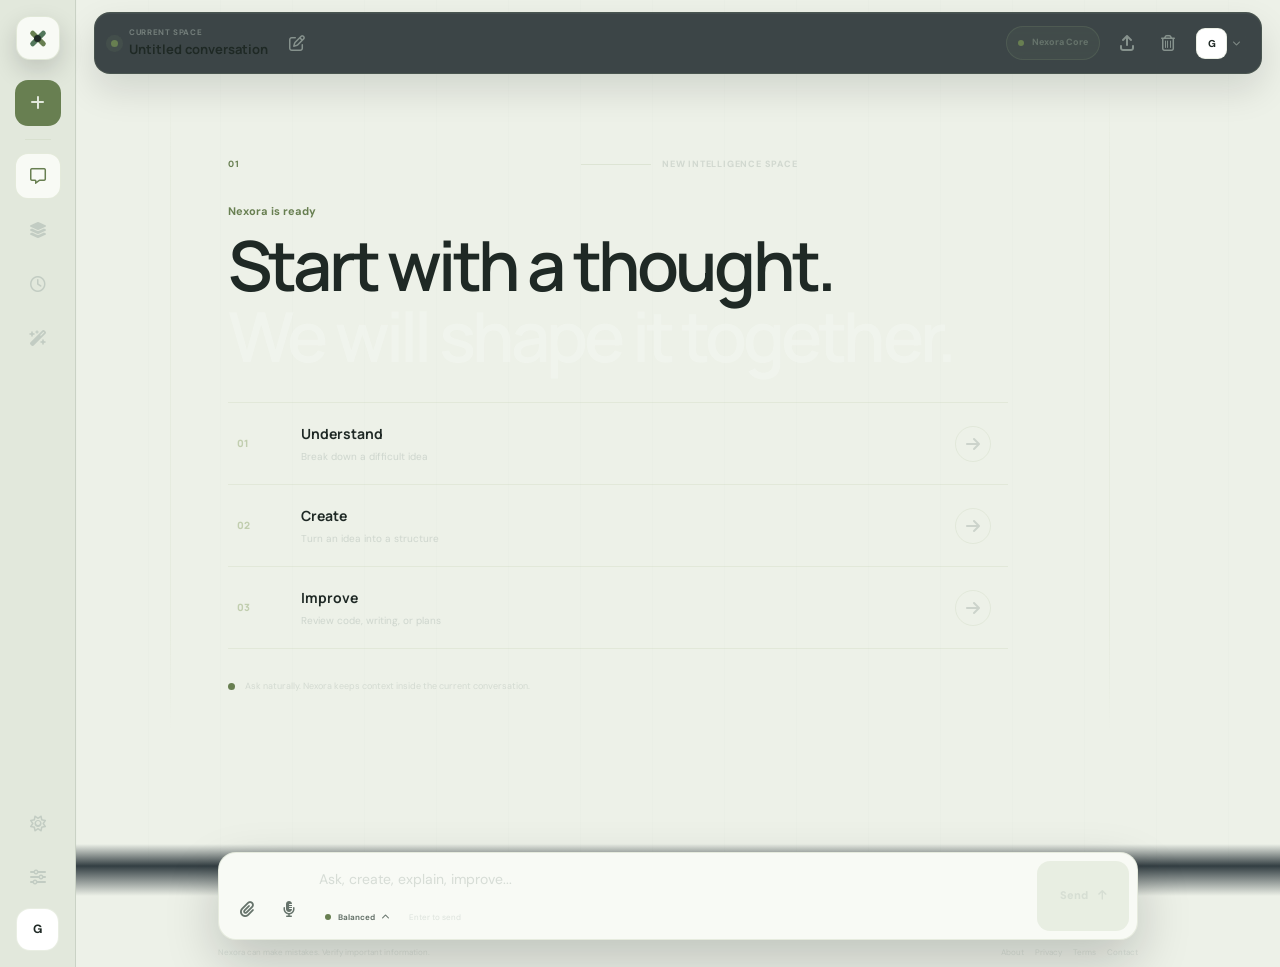
==== index.html @ 4285427b "Initial Nexora project" ====
<!DOCTYPE html>
<html lang="en">
<head>
    <meta charset="UTF-8">

    <meta
        name="viewport"
        content="width=device-width, initial-scale=1.0"
    >

    <meta
        name="description"
        content="Nexora AI is a premium AI workspace for questions, ideas, writing, coding, and problem solving."
    >

    <meta
        name="theme-color"
        content="#273338"
    >

    <title>Nexora AI — Intelligent Workspace</title>

    <link
        rel="preconnect"
        href="https://fonts.googleapis.com"
    >

    <link
        rel="preconnect"
        href="https://fonts.gstatic.com"
        crossorigin
    >

    <link
        href="https://fonts.googleapis.com/css2?family=DM+Sans:wght@400;500;600;700&family=Manrope:wght@500;600;700;800&display=swap"
        rel="stylesheet"
    >

    <link
        rel="stylesheet"
        href="https://cdnjs.cloudflare.com/ajax/libs/font-awesome/6.7.2/css/all.min.css"
    >

    <link rel="stylesheet" href="nex.css">

    <link rel="stylesheet" href="style.css">

    <link rel="stylesheet" href="responsive.css">
</head>

<body class="nexora-app">
    <noscript class="noscript-alert">
        JavaScript is required to use Nexora AI.
    </noscript>

    <a
        class="skip-link"
        href="#chatCanvas"
    >
        Skip to conversation
    </a>

    <div
        class="nexora-shell"
        id="nexoraShell"
    >

        <!-- =========================================
             LEFT COMMAND RAIL
        ========================================== -->

        <aside
            class="command-rail"
            id="commandRail"
            aria-label="Nexora command navigation"
        >
            <div class="rail-top">
                <a
                    class="nexora-symbol"
                    href="index.html"
                    aria-label="Nexora AI home"
                >
                    <span class="symbol-frame">
                        <span class="symbol-line symbol-line-one"></span>
                        <span class="symbol-line symbol-line-two"></span>
                        <span class="symbol-core"></span>
                    </span>
                </a>

                <button
                    class="rail-action rail-new-chat"
                    id="newChatButton"
                    type="button"
                    aria-label="Start new conversation"
                    data-label="New chat"
                >
                    <i
                        class="fa-solid fa-plus"
                        aria-hidden="true"
                    ></i>
                </button>

                <div
                    class="rail-separator"
                    aria-hidden="true"
                ></div>

                <button
                    class="rail-action active"
                    id="chatViewButton"
                    type="button"
                    aria-label="Open current conversation"
                    data-label="Conversation"
                    aria-current="page"
                >
                    <i
                        class="fa-regular fa-message"
                        aria-hidden="true"
                    ></i>
                </button>

                <button
                    class="rail-action"
                    id="memoryTrayButton"
                    type="button"
                    aria-label="Open recent conversations"
                    aria-controls="memoryTray"
                    aria-expanded="false"
                    data-label="Recent chats"
                >
                    <i
                        class="fa-solid fa-layer-group"
                        aria-hidden="true"
                    ></i>

                    <span
                        class="rail-notification"
                        id="recentChatCount"
                    >
                        3
                    </span>
                </button>

                <a
                    class="rail-action"
                    href="history.html"
                    aria-label="Open complete chat history"
                    data-label="History"
                >
                    <i
                        class="fa-regular fa-clock"
                        aria-hidden="true"
                    ></i>
                </a>

                <a
                    class="rail-action"
                    href="features.html"
                    aria-label="Explore Nexora features"
                    data-label="Features"
                >
                    <i
                        class="fa-solid fa-wand-magic-sparkles"
                        aria-hidden="true"
                    ></i>
                </a>
            </div>

            <div class="rail-bottom">
                <button
                    class="rail-action"
                    id="themeToggleButton"
                    type="button"
                    aria-label="Toggle theme"
                    data-label="Theme"
                >
                    <i
                        class="fa-regular fa-moon"
                        id="themeToggleIcon"
                        aria-hidden="true"
                    ></i>
                </button>

                <a
                    class="rail-action"
                    href="settings.html"
                    aria-label="Open settings"
                    data-label="Settings"
                >
                    <i
                        class="fa-solid fa-sliders"
                        aria-hidden="true"
                    ></i>
                </a>

                <button
                    class="rail-profile"
                    id="railProfileButton"
                    type="button"
                    aria-label="Open account menu"
                    aria-haspopup="menu"
                    aria-expanded="false"
                >
                    <span id="railProfileInitial">
                        G
                    </span>
                </button>
            </div>
        </aside>

        <!-- =========================================
             RECENT CONVERSATION MEMORY TRAY
        ========================================== -->

        <aside
            class="memory-tray"
            id="memoryTray"
            aria-label="Recent conversations"
            aria-hidden="true"
        >
            <div class="memory-tray-header">
                <div>
                    <span class="section-kicker">
                        Memory
                    </span>

                    <h2>
                        Recent conversations
                    </h2>
                </div>

                <button
                    class="tray-close-button"
                    id="closeMemoryTrayButton"
                    type="button"
                    aria-label="Close recent conversations"
                >
                    <i
                        class="fa-solid fa-xmark"
                        aria-hidden="true"
                    ></i>
                </button>
            </div>

            <div class="memory-search">
                <i
                    class="fa-solid fa-magnifying-glass"
                    aria-hidden="true"
                ></i>

                <label
                    class="sr-only"
                    for="memorySearchInput"
                >
                    Search conversations
                </label>

                <input
                    id="memorySearchInput"
                    type="search"
                    placeholder="Search your memory..."
                    autocomplete="off"
                >

                <kbd>/</kbd>
            </div>

            <div
                class="memory-list"
                id="memoryList"
            >
                <article
                    class="memory-item active"
                    data-conversation-id="new-chat"
                >
                    <button
                        class="memory-open-button"
                        type="button"
                    >
                        <span class="memory-index">
                            01
                        </span>

                        <span class="memory-copy">
                            <strong>
                                New conversation
                            </strong>

                            <small>
                                Ready when you are
                            </small>
                        </span>

                        <time datetime="2026-08-04">
                            Now
                        </time>
                    </button>

                    <button
                        class="memory-options-button"
                        type="button"
                        aria-label="Options for new conversation"
                    >
                        <i
                            class="fa-solid fa-ellipsis"
                            aria-hidden="true"
                        ></i>
                    </button>
                </article>

                <article
                    class="memory-item"
                    data-conversation-id="portfolio-plan"
                >
                    <button
                        class="memory-open-button"
                        type="button"
                    >
                        <span class="memory-index">
                            02
                        </span>

                        <span class="memory-copy">
                            <strong>
                                Portfolio architecture
                            </strong>

                            <small>
                                Website structure and sections
                            </small>
                        </span>

                        <time datetime="2026-08-04">
                            11:42
                        </time>
                    </button>

                    <button
                        class="memory-options-button"
                        type="button"
                        aria-label="Options for portfolio architecture"
                    >
                        <i
                            class="fa-solid fa-ellipsis"
                            aria-hidden="true"
                        ></i>
                    </button>
                </article>

                <article
                    class="memory-item"
                    data-conversation-id="study-plan"
                >
                    <button
                        class="memory-open-button"
                        type="button"
                    >
                        <span class="memory-index">
                            03
                        </span>

                        <span class="memory-copy">
                            <strong>
                                Seven-day study plan
                            </strong>

                            <small>
                                Diploma exam preparation
                            </small>
                        </span>

                        <time datetime="2026-08-03">
                            Yesterday
                        </time>
                    </button>

                    <button
                        class="memory-options-button"
                        type="button"
                        aria-label="Options for seven-day study plan"
                    >
                        <i
                            class="fa-solid fa-ellipsis"
                            aria-hidden="true"
                        ></i>
                    </button>
                </article>
            </div>

            <div
                class="memory-empty"
                id="memoryEmptyState"
                hidden
            >
                <span class="memory-empty-symbol">
                    <i
                        class="fa-regular fa-message"
                        aria-hidden="true"
                    ></i>
                </span>

                <strong>
                    Nothing found
                </strong>

                <p>
                    Try another conversation name.
                </p>
            </div>

            <div class="memory-tray-footer">
                <div class="memory-sync-state">
                    <span class="sync-indicator"></span>

                    <div>
                        <strong>
                            Guest memory
                        </strong>

                        <span>
                            Stored only on this device
                        </span>
                    </div>
                </div>

                <a
                    class="memory-login-link"
                    href="login.html"
                >
                    Sync conversations

                    <i
                        class="fa-solid fa-arrow-right"
                        aria-hidden="true"
                    ></i>
                </a>
            </div>
        </aside>

        <button
            class="mobile-tray-backdrop"
            id="mobileTrayBackdrop"
            type="button"
            aria-label="Close recent conversations"
            hidden
        ></button>

        <!-- =========================================
             MAIN PRODUCT STAGE
        ========================================== -->

        <main class="product-stage">

            <!-- FLOATING STATUS DOCK -->

            <header class="conversation-dock">
                <div class="dock-left">
                    <button
                        class="mobile-memory-button"
                        id="mobileMemoryButton"
                        type="button"
                        aria-label="Open recent conversations"
                    >
                        <i
                            class="fa-solid fa-layer-group"
                            aria-hidden="true"
                        ></i>
                    </button>

                    <div class="dock-identity">
                        <span class="dock-status-dot"></span>

                        <div>
                            <span class="dock-label">
                                Current space
                            </span>

                            <h1 id="conversationTitle">
                                Untitled conversation
                            </h1>
                        </div>
                    </div>

                    <button
                        class="dock-icon-button"
                        id="renameConversationButton"
                        type="button"
                        aria-label="Rename conversation"
                    >
                        <i
                            class="fa-regular fa-pen-to-square"
                            aria-hidden="true"
                        ></i>
                    </button>
                </div>

                <div class="dock-right">
                    <div class="model-chip">
                        <span class="model-chip-mark"></span>

                        <span id="activeModelName">
                            Nexora Core
                        </span>
                    </div>

                    <button
                        class="dock-icon-button"
                        id="shareConversationButton"
                        type="button"
                        aria-label="Share conversation"
                    >
                        <i
                            class="fa-solid fa-arrow-up-from-bracket"
                            aria-hidden="true"
                        ></i>
                    </button>

                    <button
                        class="dock-icon-button"
                        id="deleteConversationButton"
                        type="button"
                        aria-label="Delete conversation"
                    >
                        <i
                            class="fa-regular fa-trash-can"
                            aria-hidden="true"
                        ></i>
                    </button>

                    <div class="account-menu">
                        <button
                            class="account-trigger"
                            id="accountTrigger"
                            type="button"
                            aria-label="Open account menu"
                            aria-haspopup="menu"
                            aria-expanded="false"
                        >
                            <span class="account-avatar">
                                G
                            </span>

                            <i
                                class="fa-solid fa-chevron-down"
                                aria-hidden="true"
                            ></i>
                        </button>

                        <div
                            class="account-dropdown"
                            id="accountDropdown"
                            role="menu"
                            hidden
                        >
                            <div class="account-dropdown-header">
                                <span class="account-large-avatar">
                                    G
                                </span>

                                <div>
                                    <strong>
                                        Guest user
                                    </strong>

                                    <span>
                                        Local workspace
                                    </span>
                                </div>
                            </div>

                            <div class="dropdown-divider"></div>

                            <a
                                href="login.html"
                                role="menuitem"
                            >
                                <i
                                    class="fa-solid fa-arrow-right-to-bracket"
                                    aria-hidden="true"
                                ></i>

                                Log in
                            </a>

                            <a
                                href="signup.html"
                                role="menuitem"
                            >
                                <i
                                    class="fa-regular fa-user"
                                    aria-hidden="true"
                                ></i>

                                Create account
                            </a>

                            <a
                                href="settings.html"
                                role="menuitem"
                            >
                                <i
                                    class="fa-solid fa-sliders"
                                    aria-hidden="true"
                                ></i>

                                Settings
                            </a>

                            <div class="dropdown-divider"></div>

                            <a
                                href="help.html"
                                role="menuitem"
                            >
                                <i
                                    class="fa-regular fa-circle-question"
                                    aria-hidden="true"
                                ></i>

                                Help center
                            </a>
                        </div>
                    </div>
                </div>
            </header>

            <!-- =====================================
                 CONVERSATION CANVAS
            ====================================== -->

            <section
                class="chat-canvas"
                id="chatCanvas"
                aria-label="AI conversation"
                tabindex="-1"
            >
                <div class="canvas-grid-line canvas-grid-line-left"></div>
                <div class="canvas-grid-line canvas-grid-line-right"></div>

                <!-- WELCOME VIEW -->

                <section
                    class="conversation-origin"
                    id="welcomeState"
                    aria-labelledby="welcomeHeading"
                >
                    <div class="origin-label">
                        <span class="origin-number">
                            01
                        </span>

                        <span class="origin-line"></span>

                        <span>
                            New intelligence space
                        </span>
                    </div>

                    <div class="origin-heading">
                        <p>
                            Nexora is ready
                        </p>

                        <h2 id="welcomeHeading">
                            Start with a thought.
                            <span>
                                We will shape it together.
                            </span>
                        </h2>
                    </div>

                    <div
                        class="prompt-paths"
                        id="suggestedPrompts"
                    >
                        <button
                            class="prompt-path"
                            type="button"
                            data-prompt="Explain a difficult topic using a simple real-life example."
                        >
                            <span class="prompt-path-number">
                                01
                            </span>

                            <span class="prompt-path-content">
                                <strong>
                                    Understand
                                </strong>

                                <small>
                                    Break down a difficult idea
                                </small>
                            </span>

                            <span class="prompt-path-arrow">
                                <i
                                    class="fa-solid fa-arrow-right"
                                    aria-hidden="true"
                                ></i>
                            </span>
                        </button>

                        <button
                            class="prompt-path"
                            type="button"
                            data-prompt="Help me create a clean and original website layout."
                        >
                            <span class="prompt-path-number">
                                02
                            </span>

                            <span class="prompt-path-content">
                                <strong>
                                    Create
                                </strong>

                                <small>
                                    Turn an idea into a structure
                                </small>
                            </span>

                            <span class="prompt-path-arrow">
                                <i
                                    class="fa-solid fa-arrow-right"
                                    aria-hidden="true"
                                ></i>
                            </span>
                        </button>

                        <button
                            class="prompt-path"
                            type="button"
                            data-prompt="Review this code and explain what can be improved."
                        >
                            <span class="prompt-path-number">
                                03
                            </span>

                            <span class="prompt-path-content">
                                <strong>
                                    Improve
                                </strong>

                                <small>
                                    Review code, writing, or plans
                                </small>
                            </span>

                            <span class="prompt-path-arrow">
                                <i
                                    class="fa-solid fa-arrow-right"
                                    aria-hidden="true"
                                ></i>
                            </span>
                        </button>
                    </div>

                    <div class="origin-footnote">
                        <span class="origin-pulse"></span>

                        Ask naturally. Nexora keeps context inside the current conversation.
                    </div>
                </section>

                <!-- CONVERSATION STREAM -->

                <div
                    class="conversation-stream"
                    id="conversationStream"
                    role="log"
                    aria-live="polite"
                    aria-relevant="additions"
                    hidden
                ></div>

                <!-- TYPING RESPONSE -->

                <article
                    class="ai-turn typing-turn"
                    id="typingIndicator"
                    aria-label="Nexora is generating a response"
                    hidden
                >
                    <div class="turn-index">
                        AI
                    </div>

                    <div class="turn-main">
                        <header class="turn-header">
                            <div>
                                <strong>
                                    Nexora
                                </strong>

                                <span>
                                    Generating response
                                </span>
                            </div>
                        </header>

                        <div class="thinking-line">
                            <span></span>
                            <span></span>
                            <span></span>
                        </div>
                    </div>
                </article>

                <div
                    class="conversation-end"
                    id="conversationEnd"
                    aria-hidden="true"
                ></div>
            </section>

            <!-- =====================================
                 BOTTOM COMMAND DECK
            ====================================== -->

            <section class="command-deck">
                <button
                    class="jump-latest-button"
                    id="jumpLatestButton"
                    type="button"
                    aria-label="Jump to latest response"
                    hidden
                >
                    <i
                        class="fa-solid fa-arrow-down"
                        aria-hidden="true"
                    ></i>

                    Latest
                </button>

                <div
                    class="generation-strip"
                    id="generationStrip"
                    hidden
                >
                    <div class="generation-copy">
                        <span class="generation-wave"></span>

                        <span>
                            Nexora is responding
                        </span>
                    </div>

                    <button
                        class="stop-response-button"
                        id="stopGenerationButton"
                        type="button"
                    >
                        <i
                            class="fa-solid fa-stop"
                            aria-hidden="true"
                        ></i>

                        Stop
                    </button>
                </div>

                <form
                    class="command-form"
                    id="messageForm"
                    novalidate
                >
                    <div
                        class="attachment-strip"
                        id="attachmentPreviewList"
                        hidden
                    ></div>

                    <div class="command-form-main">
                        <div class="command-form-side">
                            <input
                                id="attachmentInput"
                                type="file"
                                accept=".txt,.md,.pdf,.doc,.docx,.png,.jpg,.jpeg,.webp"
                                multiple
                                hidden
                            >

                            <button
                                class="command-tool"
                                id="attachmentButton"
                                type="button"
                                aria-label="Attach file"
                            >
                                <i
                                    class="fa-solid fa-paperclip"
                                    aria-hidden="true"
                                ></i>
                            </button>

                            <button
                                class="command-tool"
                                id="voiceInputButton"
                                type="button"
                                aria-label="Start voice input"
                                aria-pressed="false"
                            >
                                <i
                                    class="fa-solid fa-microphone-lines"
                                    aria-hidden="true"
                                ></i>
                            </button>
                        </div>

                        <div class="command-input">
                            <label
                                class="sr-only"
                                for="messageInput"
                            >
                                Message Nexora AI
                            </label>

                            <textarea
                                id="messageInput"
                                name="message"
                                rows="1"
                                maxlength="12000"
                                placeholder="Ask, create, explain, improve..."
                                autocomplete="off"
                                required
                            ></textarea>

                            <div class="input-metadata">
                                <button
                                    class="response-mode-button"
                                    id="responseModeButton"
                                    type="button"
                                    aria-haspopup="listbox"
                                    aria-expanded="false"
                                >
                                    <span class="response-mode-dot"></span>

                                    <span id="responseModeLabel">
                                        Balanced
                                    </span>

                                    <i
                                        class="fa-solid fa-chevron-up"
                                        aria-hidden="true"
                                    ></i>
                                </button>

                                <span>
                                    Enter to send
                                </span>
                            </div>
                        </div>

                        <button
                            class="send-command-button"
                            id="sendMessageButton"
                            type="submit"
                            aria-label="Send message"
                            disabled
                        >
                            <span>
                                Send
                            </span>

                            <i
                                class="fa-solid fa-arrow-up"
                                aria-hidden="true"
                            ></i>
                        </button>
                    </div>

                    <div
                        class="response-mode-menu"
                        id="responseModeMenu"
                        role="listbox"
                        hidden
                    >
                        <button
                            class="response-mode-option active"
                            type="button"
                            data-mode="balanced"
                            role="option"
                            aria-selected="true"
                        >
                            <span>
                                01
                            </span>

                            <div>
                                <strong>
                                    Balanced
                                </strong>

                                <small>
                                    Clear and useful responses
                                </small>
                            </div>
                        </button>

                        <button
                            class="response-mode-option"
                            type="button"
                            data-mode="fast"
                            role="option"
                            aria-selected="false"
                        >
                            <span>
                                02
                            </span>

                            <div>
                                <strong>
                                    Fast
                                </strong>

                                <small>
                                    Brief and direct answers
                                </small>
                            </div>
                        </button>

                        <button
                            class="response-mode-option"
                            type="button"
                            data-mode="deep"
                            role="option"
                            aria-selected="false"
                        >
                            <span>
                                03
                            </span>

                            <div>
                                <strong>
                                    Deep
                                </strong>

                                <small>
                                    Detailed analysis and reasoning
                                </small>
                            </div>
                        </button>
                    </div>
                </form>

                <footer class="stage-footer">
                    <span>
                        Nexora can make mistakes. Verify important information.
                    </span>

                    <nav aria-label="Nexora footer links">
                        <a href="about.html">About</a>
                        <a href="privacy.html">Privacy</a>
                        <a href="terms.html">Terms</a>
                        <a href="contact.html">Contact</a>
                    </nav>
                </footer>
            </section>
        </main>
    </div>

    <!-- =========================================
         MESSAGE TEMPLATES
    ========================================== -->

    <template id="userMessageTemplate">
        <article class="user-turn">
            <div class="turn-index">
                YOU
            </div>

            <div class="turn-main">
                <header class="turn-header">
                    <div>
                        <strong>
                            You
                        </strong>

                        <time class="message-time"></time>
                    </div>

                    <div class="turn-actions">
                        <button
                            class="turn-action edit-message-button"
                            type="button"
                            aria-label="Edit message"
                        >
                            <i
                                class="fa-regular fa-pen-to-square"
                                aria-hidden="true"
                            ></i>
                        </button>

                        <button
                            class="turn-action copy-message-button"
                            type="button"
                            aria-label="Copy message"
                        >
                            <i
                                class="fa-regular fa-copy"
                                aria-hidden="true"
                            ></i>
                        </button>
                    </div>
                </header>

                <div class="user-turn-content"></div>

                <div
                    class="message-attachment-list"
                    hidden
                ></div>
            </div>
        </article>
    </template>

    <template id="assistantMessageTemplate">
        <article class="ai-turn">
            <div class="turn-index">
                AI
            </div>

            <div class="turn-main">
                <header class="turn-header">
                    <div>
                        <strong>
                            Nexora
                        </strong>

                        <span class="message-model">
                            Core
                        </span>

                        <time class="message-time"></time>
                    </div>

                    <div class="turn-actions">
                        <button
                            class="turn-action copy-response-button"
                            type="button"
                            aria-label="Copy response"
                        >
                            <i
                                class="fa-regular fa-copy"
                                aria-hidden="true"
                            ></i>
                        </button>

                        <button
                            class="turn-action regenerate-response-button"
                            type="button"
                            aria-label="Regenerate response"
                        >
                            <i
                                class="fa-solid fa-rotate-right"
                                aria-hidden="true"
                            ></i>
                        </button>
                    </div>
                </header>

                <div class="ai-turn-content"></div>

                <div class="response-evaluation">
                    <span>
                        Was this useful?
                    </span>

                    <button
                        type="button"
                        aria-label="Helpful response"
                    >
                        <i
                            class="fa-regular fa-thumbs-up"
                            aria-hidden="true"
                        ></i>
                    </button>

                    <button
                        type="button"
                        aria-label="Unhelpful response"
                    >
                        <i
                            class="fa-regular fa-thumbs-down"
                            aria-hidden="true"
                        ></i>
                    </button>
                </div>
            </div>
        </article>
    </template>

    <template id="codeBlockTemplate">
        <section class="nexora-code-block">
            <header>
                <span class="code-language">
                    Code
                </span>

                <button
                    class="copy-code-button"
                    type="button"
                >
                    <i
                        class="fa-regular fa-copy"
                        aria-hidden="true"
                    ></i>

                    Copy
                </button>
            </header>

            <pre><code></code></pre>
        </section>
    </template>

    <template id="attachmentPreviewTemplate">
        <article class="attachment-token">
            <span class="attachment-token-icon">
                <i
                    class="fa-regular fa-file"
                    aria-hidden="true"
                ></i>
            </span>

            <span class="attachment-token-copy">
                <strong class="attachment-file-name"></strong>
                <small class="attachment-file-size"></small>
            </span>

            <button
                class="remove-attachment-button"
                type="button"
                aria-label="Remove attachment"
            >
                <i
                    class="fa-solid fa-xmark"
                    aria-hidden="true"
                ></i>
            </button>
        </article>
    </template>

    <!-- =========================================
         MODALS
    ========================================== -->

    <div
        class="nexora-modal"
        id="renameConversationModal"
        role="dialog"
        aria-modal="true"
        aria-labelledby="renameModalTitle"
        hidden
    >
        <button
            class="modal-backdrop"
            type="button"
            data-close-modal="renameConversationModal"
            aria-label="Close dialog"
        ></button>

        <div class="modal-panel">
            <div class="modal-heading">
                <div>
                    <span>
                        Conversation identity
                    </span>

                    <h2 id="renameModalTitle">
                        Rename this space
                    </h2>
                </div>

                <button
                    class="modal-close"
                    type="button"
                    data-close-modal="renameConversationModal"
                    aria-label="Close dialog"
                >
                    <i
                        class="fa-solid fa-xmark"
                        aria-hidden="true"
                    ></i>
                </button>
            </div>

            <form id="renameConversationForm">
                <label for="conversationNameInput">
                    Conversation name
                </label>

                <input
                    id="conversationNameInput"
                    type="text"
                    maxlength="80"
                    placeholder="Enter a useful name"
                    required
                >

                <div class="modal-actions">
                    <button
                        class="secondary-button"
                        type="button"
                        data-close-modal="renameConversationModal"
                    >
                        Cancel
                    </button>

                    <button
                        class="primary-button"
                        type="submit"
                    >
                        Save name
                    </button>
                </div>
            </form>
        </div>
    </div>

    <div
        class="nexora-modal"
        id="deleteConversationModal"
        role="alertdialog"
        aria-modal="true"
        aria-labelledby="deleteModalTitle"
        hidden
    >
        <button
            class="modal-backdrop"
            type="button"
            data-close-modal="deleteConversationModal"
            aria-label="Close dialog"
        ></button>

        <div class="modal-panel modal-panel-small">
            <span class="delete-modal-icon">
                <i
                    class="fa-regular fa-trash-can"
                    aria-hidden="true"
                ></i>
            </span>

            <div class="delete-modal-copy">
                <h2 id="deleteModalTitle">
                    Delete conversation?
                </h2>

                <p>
                    This conversation and all of its messages will be permanently removed.
                </p>
            </div>

            <div class="modal-actions">
                <button
                    class="secondary-button"
                    type="button"
                    data-close-modal="deleteConversationModal"
                >
                    Keep it
                </button>

                <button
                    class="danger-button"
                    id="confirmDeleteConversationButton"
                    type="button"
                >
                    Delete
                </button>
            </div>
        </div>
    </div>

    <!-- =========================================
         CONTEXT MENU, LOADER AND TOASTS
    ========================================== -->

    <div
        class="conversation-context-menu"
        id="conversationContextMenu"
        role="menu"
        hidden
    >
        <button
            type="button"
            role="menuitem"
            id="renameContextButton"
        >
            <i
                class="fa-regular fa-pen-to-square"
                aria-hidden="true"
            ></i>

            Rename
        </button>

        <button
            type="button"
            role="menuitem"
            id="deleteContextButton"
            class="danger-context-item"
        >
            <i class="fa-regular fa-trash-can" aria-hidden="true"></i>
            Delete
        </button>
    </div>

    <div
        class="global-loader"
        id="globalLoader"
        role="status"
        hidden
    >
        <span></span>
        Loading Nexora
    </div>

    <div
        class="toast-region"
        id="toastRegion"
        aria-live="polite"
        aria-atomic="true"
    ></div>

    <script
        type="module"
        src="config.js"
    ></script>

    <script
        type="module"
        src="supabase.js"
    ></script>

    <script
        type="module"
        src="ui.js"
    ></script>

    <script
        type="module"
        src="auth.js"
    ></script>

    <script
        type="module"
        src="chat.js"
    ></script>

    <script
        type="module"
        src="index.js"
    ></script>
</body>
</html>
---- nex.css ----
/* =========================================================
   NEXORA AI — GLOBAL DESIGN SYSTEM
   File: nex.css
========================================================= */


/* =========================================================
   1. DESIGN TOKENS
========================================================= */

:root {
    --bg-main: #273338;
    --bg-deep: #1f292d;

    --surface: #32413f;
    --surface-light: #3b4d48;
    --surface-soft: rgba(50, 65, 63, 0.72);

    --primary: #9CB080;
    --primary-hover: #abc08f;
    --primary-soft: rgba(156, 176, 128, 0.1);

    --secondary: #618764;
    --secondary-soft: rgba(97, 135, 100, 0.12);

    --accent: #2B5748;
    --accent-light: #376b5b;

    --text-main: #F4F7F2;
    --text-soft: #D7DED8;
    --text-muted: #B5C0B8;
    --text-faint: rgba(181, 192, 184, 0.5);

    --border: rgba(156, 176, 128, 0.18);
    --border-strong: rgba(156, 176, 128, 0.34);

    --danger: #e6a4a4;
    --danger-bg: rgba(220, 105, 105, 0.09);
    --danger-border: rgba(220, 105, 105, 0.22);

    --success: #a9c58f;
    --warning: #d8c68f;

    --shadow-small: 0 8px 24px rgba(7, 11, 12, 0.12);
    --shadow-medium: 0 18px 46px rgba(7, 11, 12, 0.22);
    --shadow-large: 0 30px 80px rgba(7, 11, 12, 0.38);

    --radius-small: 8px;
    --radius-medium: 12px;
    --radius-large: 18px;
    --radius-pill: 999px;

    --transition-fast: 150ms ease;
    --transition-normal: 220ms ease;

    --font-body: "DM Sans", sans-serif;
    --font-heading: "Manrope", sans-serif;

    --content-width: 1180px;
}


/* =========================================================
   2. LIGHT THEME TOKENS
========================================================= */

html[data-theme="light"] {
    --bg-main: #edf1e8;
    --bg-deep: #e2e8dc;

    --surface: #f8faf5;
    --surface-light: #ffffff;
    --surface-soft: rgba(255, 255, 255, 0.78);

    --primary: #687f51;
    --primary-hover: #5a7046;
    --primary-soft: rgba(104, 127, 81, 0.1);

    --secondary: #52775b;
    --secondary-soft: rgba(82, 119, 91, 0.1);

    --accent: #315f50;
    --accent-light: #3d705f;

    --text-main: #1f2925;
    --text-soft: #34413b;
    --text-muted: #66736b;
    --text-faint: rgba(72, 87, 78, 0.55);

    --border: rgba(74, 96, 77, 0.16);
    --border-strong: rgba(74, 96, 77, 0.32);

    --danger: #a44f4f;
    --danger-bg: rgba(170, 74, 74, 0.08);
    --danger-border: rgba(170, 74, 74, 0.18);

    --success: #557745;
    --warning: #8c7534;

    --shadow-small: 0 8px 24px rgba(34, 48, 39, 0.08);
    --shadow-medium: 0 18px 46px rgba(34, 48, 39, 0.13);
    --shadow-large: 0 30px 80px rgba(34, 48, 39, 0.18);
}


/* =========================================================
   3. RESET
========================================================= */

*,
*::before,
*::after {
    box-sizing: border-box;
}

html {
    min-height: 100%;
    scroll-behavior: smooth;
    color-scheme: dark;
}

html[data-theme="light"] {
    color-scheme: light;
}

body {
    min-height: 100%;
    margin: 0;
    background: var(--bg-main);
    color: var(--text-main);
    font-family: var(--font-body);
    font-size: 16px;
    line-height: 1.5;
    text-rendering: optimizeLegibility;
    -webkit-font-smoothing: antialiased;
    -moz-osx-font-smoothing: grayscale;
}

body,
button,
input,
textarea,
select {
    font-family: var(--font-body);
}

button,
input,
textarea,
select {
    font: inherit;
}

button {
    padding: 0;
}

button,
a,
input,
textarea,
select {
    -webkit-tap-highlight-color: transparent;
}

button:not(:disabled),
a {
    cursor: pointer;
}

button:disabled {
    cursor: not-allowed;
}

img,
svg,
video,
canvas {
    display: block;
    max-width: 100%;
}

img {
    height: auto;
}

a {
    color: inherit;
}

p,
h1,
h2,
h3,
h4,
h5,
h6 {
    overflow-wrap: anywhere;
}

h1,
h2,
h3,
h4,
h5,
h6 {
    font-family: var(--font-heading);
}

ul,
ol {
    padding-left: 1.4rem;
}

input,
textarea,
select {
    min-width: 0;
}

textarea {
    resize: vertical;
}

table {
    border-spacing: 0;
}

::selection {
    background: rgba(156, 176, 128, 0.28);
    color: var(--text-main);
}


/* =========================================================
   4. SCROLLBARS
========================================================= */

* {
    scrollbar-width: thin;
    scrollbar-color:
        rgba(156, 176, 128, 0.2)
        transparent;
}

*::-webkit-scrollbar {
    width: 8px;
    height: 8px;
}

*::-webkit-scrollbar-track {
    background: transparent;
}

*::-webkit-scrollbar-thumb {
    border: 2px solid transparent;
    border-radius: var(--radius-pill);
    background: rgba(156, 176, 128, 0.2);
    background-clip: padding-box;
}

*::-webkit-scrollbar-thumb:hover {
    background: rgba(156, 176, 128, 0.34);
    background-clip: padding-box;
}


/* =========================================================
   5. TYPOGRAPHY
========================================================= */

.heading-display {
    margin: 0;
    color: var(--text-main);
    font-family: var(--font-heading);
    font-size: clamp(42px, 7vw, 78px);
    font-weight: 650;
    letter-spacing: -0.055em;
    line-height: 1;
}

.heading-large {
    margin: 0;
    color: var(--text-main);
    font-family: var(--font-heading);
    font-size: clamp(32px, 5vw, 54px);
    font-weight: 650;
    letter-spacing: -0.045em;
    line-height: 1.05;
}

.heading-medium {
    margin: 0;
    color: var(--text-main);
    font-family: var(--font-heading);
    font-size: clamp(24px, 4vw, 36px);
    font-weight: 650;
    letter-spacing: -0.035em;
    line-height: 1.15;
}

.heading-small {
    margin: 0;
    color: var(--text-main);
    font-family: var(--font-heading);
    font-size: 20px;
    font-weight: 700;
    letter-spacing: -0.025em;
    line-height: 1.25;
}

.text-large {
    color: var(--text-muted);
    font-size: 17px;
    line-height: 1.75;
}

.text-body {
    color: var(--text-muted);
    font-size: 14px;
    line-height: 1.75;
}

.text-small {
    color: var(--text-muted);
    font-size: 12px;
    line-height: 1.6;
}

.text-caption {
    color: var(--text-faint);
    font-size: 10px;
    line-height: 1.5;
}

.eyebrow {
    display: inline-flex;
    align-items: center;
    gap: 8px;
    color: var(--primary);
    font-size: 10px;
    font-weight: 800;
    letter-spacing: 0.13em;
    text-transform: uppercase;
}


/* =========================================================
   6. SHARED PAGE CONTAINER
========================================================= */

.page-shell {
    min-height: 100vh;
    min-height: 100dvh;
    background: var(--bg-main);
    color: var(--text-main);
}

.page-container {
    width: min(calc(100% - 40px), var(--content-width));
    margin-inline: auto;
}

.page-section {
    padding-block: 88px;
}

.page-section-small {
    padding-block: 56px;
}


/* =========================================================
   7. SHARED NAVBAR
========================================================= */

.site-navbar {
    position: sticky;
    top: 0;
    z-index: 100;
    min-height: 68px;
    border-bottom: 1px solid var(--border);
    background: rgba(31, 41, 45, 0.9);
    backdrop-filter: blur(14px);
    -webkit-backdrop-filter: blur(14px);
}

html[data-theme="light"] .site-navbar {
    background: rgba(237, 241, 232, 0.9);
}

.navbar-inner {
    width: min(calc(100% - 36px), var(--content-width));
    min-height: 68px;
    display: flex;
    align-items: center;
    justify-content: space-between;
    gap: 24px;
    margin-inline: auto;
}

.site-brand {
    display: inline-flex;
    align-items: center;
    gap: 10px;
    color: var(--text-main);
    text-decoration: none;
}

.site-brand-mark {
    position: relative;
    width: 38px;
    height: 38px;
    display: grid;
    place-items: center;
    border: 1px solid var(--border);
    border-radius: 12px;
    background: var(--surface);
}

.site-brand-mark::before,
.site-brand-mark::after {
    content: "";
    position: absolute;
    width: 18px;
    height: 5px;
    border-radius: var(--radius-pill);
}

.site-brand-mark::before {
    background: var(--primary);
    transform: rotate(45deg);
}

.site-brand-mark::after {
    background: var(--secondary);
    transform: rotate(-45deg);
}

.site-brand-core {
    position: relative;
    z-index: 2;
    width: 7px;
    height: 7px;
    border-radius: 50%;
    background: var(--text-main);
}

.site-brand-name {
    font-family: var(--font-heading);
    font-size: 16px;
    font-weight: 800;
    letter-spacing: -0.025em;
}

.site-nav-links {
    display: flex;
    align-items: center;
    gap: 5px;
    margin: 0;
    padding: 0;
    list-style: none;
}

.site-nav-links a {
    min-height: 39px;
    display: inline-flex;
    align-items: center;
    padding: 0 12px;
    border-radius: 9px;
    color: var(--text-muted);
    font-size: 12px;
    font-weight: 650;
    text-decoration: none;
    transition:
        color var(--transition-fast),
        background-color var(--transition-fast);
}

.site-nav-links a:hover,
.site-nav-links a.active {
    background: var(--primary-soft);
    color: var(--text-main);
}

.site-nav-actions {
    display: flex;
    align-items: center;
    gap: 8px;
}

.mobile-nav-toggle {
    display: none;
}


/* =========================================================
   8. BUTTONS
========================================================= */

.button {
    min-height: 44px;
    display: inline-flex;
    align-items: center;
    justify-content: center;
    gap: 9px;
    padding: 0 16px;
    border: 1px solid transparent;
    border-radius: 11px;
    cursor: pointer;
    font-size: 12px;
    font-weight: 750;
    line-height: 1;
    text-align: center;
    text-decoration: none;
    transition:
        transform var(--transition-fast),
        color var(--transition-fast),
        background-color var(--transition-fast),
        border-color var(--transition-fast),
        box-shadow var(--transition-fast);
}

.button:hover:not(:disabled) {
    transform: translateY(-1px);
}

.button:active:not(:disabled) {
    transform: translateY(0) scale(0.98);
}

.button-primary {
    border-color: var(--primary);
    background: var(--primary);
    color: var(--bg-deep);
    box-shadow: 0 8px 20px rgba(10, 15, 16, 0.14);
}

.button-primary:hover:not(:disabled) {
    border-color: var(--primary-hover);
    background: var(--primary-hover);
}

.button-secondary {
    border-color: var(--border);
    background: var(--surface);
    color: var(--text-main);
}

.button-secondary:hover:not(:disabled) {
    border-color: var(--border-strong);
    background: var(--surface-light);
}

.button-ghost {
    border-color: transparent;
    background: transparent;
    color: var(--text-muted);
}

.button-ghost:hover:not(:disabled) {
    border-color: var(--border);
    background: var(--primary-soft);
    color: var(--text-main);
}

.button-danger {
    border-color: var(--danger-border);
    background: var(--danger-bg);
    color: var(--danger);
}

.button-danger:hover:not(:disabled) {
    background: rgba(220, 105, 105, 0.14);
}

.button-small {
    min-height: 36px;
    padding-inline: 12px;
    border-radius: 9px;
    font-size: 10px;
}

.button-large {
    min-height: 50px;
    padding-inline: 21px;
    border-radius: 13px;
    font-size: 13px;
}

.button-icon {
    width: 42px;
    height: 42px;
    display: grid;
    place-items: center;
    padding: 0;
}

.button:disabled {
    opacity: 0.45;
    cursor: not-allowed;
    transform: none;
}


/* =========================================================
   9. FORMS
========================================================= */

.form {
    display: grid;
    gap: 18px;
}

.form-row {
    display: grid;
    grid-template-columns: repeat(2, minmax(0, 1fr));
    gap: 14px;
}

.form-group {
    min-width: 0;
    display: grid;
    gap: 8px;
}

.form-group label {
    color: var(--text-soft);
    font-size: 11px;
    font-weight: 700;
}

.form-group small {
    color: var(--text-faint);
    font-size: 9px;
    line-height: 1.5;
}

.form-control,
.form-select,
.form-textarea {
    width: 100%;
    border: 1px solid var(--border);
    border-radius: 11px;
    outline: 0;
    background: var(--surface);
    color: var(--text-main);
    transition:
        border-color var(--transition-fast),
        background-color var(--transition-fast),
        box-shadow var(--transition-fast);
}

.form-control,
.form-select {
    min-height: 46px;
    padding: 0 13px;
}

.form-textarea {
    min-height: 130px;
    padding: 12px 13px;
    resize: vertical;
}

.form-control::placeholder,
.form-textarea::placeholder {
    color: var(--text-faint);
}

.form-control:hover,
.form-select:hover,
.form-textarea:hover {
    border-color: rgba(156, 176, 128, 0.28);
}

.form-control:focus,
.form-select:focus,
.form-textarea:focus {
    border-color: rgba(156, 176, 128, 0.55);
    box-shadow: 0 0 0 3px rgba(156, 176, 128, 0.08);
}

.form-control[aria-invalid="true"],
.form-select[aria-invalid="true"],
.form-textarea[aria-invalid="true"] {
    border-color: var(--danger-border);
}

.form-error {
    color: var(--danger);
    font-size: 9px;
}

.form-success {
    color: var(--success);
    font-size: 9px;
}

.input-wrapper {
    position: relative;
}

.input-wrapper .form-control {
    padding-right: 44px;
}

.input-action {
    position: absolute;
    top: 50%;
    right: 7px;
    width: 34px;
    height: 34px;
    display: grid;
    place-items: center;
    border: 0;
    border-radius: 8px;
    background: transparent;
    color: var(--text-muted);
    transform: translateY(-50%);
}

.input-action:hover {
    background: var(--primary-soft);
    color: var(--text-main);
}


/* =========================================================
   10. CHECKBOXES AND TOGGLES
========================================================= */

.checkbox-row {
    display: flex;
    align-items: flex-start;
    gap: 10px;
}

.checkbox-row input {
    width: 17px;
    height: 17px;
    margin-top: 2px;
    accent-color: var(--primary);
}

.checkbox-row label {
    color: var(--text-muted);
    font-size: 11px;
    line-height: 1.55;
}

.toggle {
    position: relative;
    width: 46px;
    height: 26px;
    display: inline-block;
}

.toggle input {
    position: absolute;
    opacity: 0;
    pointer-events: none;
}

.toggle-slider {
    position: absolute;
    inset: 0;
    border: 1px solid var(--border);
    border-radius: var(--radius-pill);
    background: var(--surface);
    cursor: pointer;
    transition:
        background-color var(--transition-fast),
        border-color var(--transition-fast);
}

.toggle-slider::before {
    content: "";
    position: absolute;
    top: 4px;
    left: 4px;
    width: 16px;
    height: 16px;
    border-radius: 50%;
    background: var(--text-muted);
    transition:
        transform var(--transition-normal),
        background-color var(--transition-fast);
}

.toggle input:checked + .toggle-slider {
    border-color: var(--primary);
    background: var(--primary);
}

.toggle input:checked + .toggle-slider::before {
    background: var(--bg-deep);
    transform: translateX(20px);
}


/* =========================================================
   11. CARDS AND PANELS
========================================================= */

.panel {
    border: 1px solid var(--border);
    border-radius: var(--radius-large);
    background: var(--surface);
    box-shadow: var(--shadow-small);
}

.panel-soft {
    border: 1px solid var(--border);
    border-radius: var(--radius-large);
    background: rgba(50, 65, 63, 0.5);
}

.card {
    padding: 20px;
    border: 1px solid var(--border);
    border-radius: 15px;
    background: var(--surface);
    transition:
        transform var(--transition-fast),
        border-color var(--transition-fast),
        background-color var(--transition-fast);
}

.card:hover {
    border-color: rgba(156, 176, 128, 0.3);
    transform: translateY(-2px);
}

.card-title {
    margin: 0;
    color: var(--text-main);
    font-family: var(--font-heading);
    font-size: 16px;
    font-weight: 700;
}

.card-text {
    margin: 8px 0 0;
    color: var(--text-muted);
    font-size: 12px;
    line-height: 1.7;
}


/* =========================================================
   12. BADGES AND STATUS
========================================================= */

.badge {
    min-height: 25px;
    display: inline-flex;
    align-items: center;
    gap: 6px;
    padding: 0 8px;
    border: 1px solid var(--border);
    border-radius: var(--radius-pill);
    background: var(--primary-soft);
    color: var(--primary);
    font-size: 8px;
    font-weight: 800;
    letter-spacing: 0.04em;
}

.status-dot {
    width: 7px;
    height: 7px;
    flex-shrink: 0;
    border-radius: 50%;
    background: var(--primary);
}

.status-online {
    background: var(--success);
}

.status-warning {
    background: var(--warning);
}

.status-danger {
    background: var(--danger);
}


/* =========================================================
   13. DROPDOWNS
========================================================= */

.dropdown {
    position: relative;
}

.dropdown-menu {
    position: absolute;
    top: calc(100% + 9px);
    right: 0;
    z-index: 200;
    min-width: 210px;
    padding: 6px;
    border: 1px solid var(--border);
    border-radius: 13px;
    background: var(--bg-deep);
    box-shadow: var(--shadow-medium);
    animation: dropdown-open 150ms ease both;
}

.dropdown-item {
    width: 100%;
    min-height: 38px;
    display: grid;
    grid-template-columns: 20px minmax(0, 1fr);
    align-items: center;
    gap: 8px;
    padding: 0 10px;
    border: 0;
    border-radius: 8px;
    background: transparent;
    color: var(--text-muted);
    font-size: 10px;
    text-align: left;
    text-decoration: none;
}

.dropdown-item:hover {
    background: var(--primary-soft);
    color: var(--text-main);
}

.dropdown-divider {
    height: 1px;
    margin: 5px;
    background: var(--border);
}


/* =========================================================
   14. MODALS
========================================================= */

.modal {
    position: fixed;
    inset: 0;
    z-index: 500;
    display: grid;
    place-items: center;
    padding: 20px;
}

.modal-overlay {
    position: absolute;
    inset: 0;
    border: 0;
    background: rgba(7, 11, 12, 0.68);
    backdrop-filter: blur(4px);
    -webkit-backdrop-filter: blur(4px);
}

.modal-content {
    position: relative;
    z-index: 1;
    width: min(100%, 500px);
    max-height: min(88vh, 720px);
    overflow-y: auto;
    padding: 21px;
    border: 1px solid var(--border);
    border-radius: 18px;
    background: var(--bg-deep);
    box-shadow: var(--shadow-large);
    animation: modal-open 180ms ease both;
}

.modal-header {
    display: flex;
    align-items: flex-start;
    justify-content: space-between;
    gap: 18px;
    margin-bottom: 18px;
}

.modal-title {
    margin: 0;
    color: var(--text-main);
    font-family: var(--font-heading);
    font-size: 20px;
    letter-spacing: -0.025em;
}

.modal-close {
    width: 34px;
    height: 34px;
    display: grid;
    place-items: center;
    border: 1px solid transparent;
    border-radius: 9px;
    background: transparent;
    color: var(--text-muted);
}

.modal-close:hover {
    border-color: var(--border);
    background: var(--primary-soft);
    color: var(--text-main);
}


/* =========================================================
   15. ALERTS
========================================================= */

.alert {
    display: grid;
    grid-template-columns: 30px minmax(0, 1fr);
    align-items: flex-start;
    gap: 10px;
    padding: 12px;
    border: 1px solid var(--border);
    border-radius: 11px;
    font-size: 11px;
    line-height: 1.6;
}

.alert-icon {
    width: 30px;
    height: 30px;
    display: grid;
    place-items: center;
    border-radius: 8px;
}

.alert-info {
    background: var(--secondary-soft);
    color: var(--text-muted);
}

.alert-info .alert-icon {
    background: rgba(97, 135, 100, 0.14);
    color: var(--primary);
}

.alert-success {
    border-color: rgba(156, 176, 128, 0.22);
    background: rgba(156, 176, 128, 0.08);
    color: var(--text-muted);
}

.alert-success .alert-icon {
    background: rgba(156, 176, 128, 0.12);
    color: var(--success);
}

.alert-error {
    border-color: var(--danger-border);
    background: var(--danger-bg);
    color: var(--text-muted);
}

.alert-error .alert-icon {
    background: rgba(220, 105, 105, 0.12);
    color: var(--danger);
}


/* =========================================================
   16. LOADING STATES
========================================================= */

.spinner {
    width: 20px;
    height: 20px;
    border: 2px solid rgba(156, 176, 128, 0.18);
    border-top-color: var(--primary);
    border-radius: 50%;
    animation: spinner-rotate 700ms linear infinite;
}

.loading-line {
    height: 9px;
    border-radius: var(--radius-pill);
    background:
        linear-gradient(
            90deg,
            rgba(156, 176, 128, 0.05),
            rgba(156, 176, 128, 0.14),
            rgba(156, 176, 128, 0.05)
        );
    background-size: 220% 100%;
    animation: skeleton-move 1.3s ease-in-out infinite;
}

.loading-card {
    display: grid;
    gap: 9px;
    padding: 16px;
    border: 1px solid var(--border);
    border-radius: 13px;
    background: var(--surface);
}


/* =========================================================
   17. EMPTY STATES
========================================================= */

.empty-state {
    min-height: 260px;
    display: grid;
    place-items: center;
    align-content: center;
    gap: 10px;
    padding: 28px;
    text-align: center;
}

.empty-state-icon {
    width: 50px;
    height: 50px;
    display: grid;
    place-items: center;
    border: 1px solid var(--border);
    border-radius: 15px;
    background: var(--primary-soft);
    color: var(--primary);
}

.empty-state h3 {
    margin: 0;
    color: var(--text-main);
    font-size: 15px;
}

.empty-state p {
    max-width: 420px;
    margin: 0;
    color: var(--text-muted);
    font-size: 11px;
    line-height: 1.65;
}


/* =========================================================
   18. TABLES
========================================================= */

.table-wrapper {
    width: 100%;
    overflow-x: auto;
    border: 1px solid var(--border);
    border-radius: 14px;
}

.data-table {
    width: 100%;
    border-collapse: collapse;
    background: var(--surface);
}

.data-table th,
.data-table td {
    padding: 13px 15px;
    border-bottom: 1px solid var(--border);
    color: var(--text-muted);
    font-size: 11px;
    text-align: left;
    white-space: nowrap;
}

.data-table th {
    color: var(--text-main);
    font-size: 9px;
    font-weight: 800;
    letter-spacing: 0.07em;
    text-transform: uppercase;
}

.data-table tr:last-child td {
    border-bottom: 0;
}

.data-table tbody tr:hover {
    background: var(--primary-soft);
}


/* =========================================================
   19. FOOTER
========================================================= */

.site-footer {
    border-top: 1px solid var(--border);
    background: var(--bg-deep);
}

.footer-inner {
    width: min(calc(100% - 40px), var(--content-width));
    min-height: 80px;
    display: flex;
    align-items: center;
    justify-content: space-between;
    gap: 24px;
    margin-inline: auto;
}

.footer-copy {
    color: var(--text-faint);
    font-size: 9px;
}

.footer-links {
    display: flex;
    align-items: center;
    gap: 13px;
}

.footer-links a {
    color: var(--text-faint);
    font-size: 9px;
    text-decoration: none;
}

.footer-links a:hover {
    color: var(--text-muted);
}


/* =========================================================
   20. ACCESSIBILITY HELPERS
========================================================= */

.sr-only {
    position: absolute !important;
    width: 1px !important;
    height: 1px !important;
    overflow: hidden !important;
    margin: -1px !important;
    padding: 0 !important;
    border: 0 !important;
    clip: rect(0, 0, 0, 0) !important;
    clip-path: inset(50%) !important;
    white-space: nowrap !important;
}

.focus-ring:focus-visible,
button:focus-visible,
a:focus-visible,
input:focus-visible,
textarea:focus-visible,
select:focus-visible,
[tabindex]:focus-visible {
    outline: 2px solid var(--primary);
    outline-offset: 2px;
}


/* =========================================================
   21. UTILITIES
========================================================= */

.hidden,
[hidden] {
    display: none !important;
}

.flex {
    display: flex;
}

.inline-flex {
    display: inline-flex;
}

.grid {
    display: grid;
}

.items-center {
    align-items: center;
}

.justify-center {
    justify-content: center;
}

.justify-between {
    justify-content: space-between;
}

.text-center {
    text-align: center;
}

.text-left {
    text-align: left;
}

.text-right {
    text-align: right;
}

.text-main {
    color: var(--text-main);
}

.text-muted {
    color: var(--text-muted);
}

.text-primary {
    color: var(--primary);
}

.text-danger {
    color: var(--danger);
}

.bg-surface {
    background: var(--surface);
}

.border {
    border: 1px solid var(--border);
}

.rounded-small {
    border-radius: var(--radius-small);
}

.rounded-medium {
    border-radius: var(--radius-medium);
}

.rounded-large {
    border-radius: var(--radius-large);
}

.rounded-pill {
    border-radius: var(--radius-pill);
}

.shadow-small {
    box-shadow: var(--shadow-small);
}

.shadow-medium {
    box-shadow: var(--shadow-medium);
}

.w-full {
    width: 100%;
}

.max-w-content {
    width: min(100%, var(--content-width));
}

.mx-auto {
    margin-inline: auto;
}

.mt-0 {
    margin-top: 0;
}

.mb-0 {
    margin-bottom: 0;
}

.gap-small {
    gap: 8px;
}

.gap-medium {
    gap: 14px;
}

.gap-large {
    gap: 22px;
}


/* =========================================================
   22. SHARED ANIMATIONS
========================================================= */

@keyframes dropdown-open {
    from {
        opacity: 0;
        transform: translateY(-6px) scale(0.985);
    }

    to {
        opacity: 1;
        transform: translateY(0) scale(1);
    }
}

@keyframes modal-open {
    from {
        opacity: 0;
        transform: translateY(12px) scale(0.98);
    }

    to {
        opacity: 1;
        transform: translateY(0) scale(1);
    }
}

@keyframes spinner-rotate {
    to {
        transform: rotate(360deg);
    }
}

@keyframes skeleton-move {
    from {
        background-position: 100% 0;
    }

    to {
        background-position: -120% 0;
    }
}


/* =========================================================
   23. TABLET RESPONSIVE
========================================================= */

@media (max-width: 900px) {
    .page-section {
        padding-block: 68px;
    }

    .site-nav-links {
        position: fixed;
        top: 68px;
        right: 14px;
        left: 14px;
        z-index: 150;
        display: none;
        align-items: stretch;
        padding: 10px;
        border: 1px solid var(--border);
        border-radius: 14px;
        background: var(--bg-deep);
        box-shadow: var(--shadow-medium);
    }

    .site-navbar.nav-open .site-nav-links {
        display: grid;
    }

    .site-nav-links a {
        min-height: 43px;
    }

    .mobile-nav-toggle {
        width: 40px;
        height: 40px;
        display: grid;
        place-items: center;
        border: 1px solid var(--border);
        border-radius: 10px;
        background: var(--surface);
        color: var(--text-main);
    }

    .form-row {
        grid-template-columns: 1fr;
    }
}


/* =========================================================
   24. MOBILE RESPONSIVE
========================================================= */

@media (max-width: 600px) {
    :root {
        --content-width: 100%;
    }

    .page-container {
        width: min(calc(100% - 24px), var(--content-width));
    }

    .page-section {
        padding-block: 52px;
    }

    .page-section-small {
        padding-block: 38px;
    }

    .navbar-inner {
        width: calc(100% - 20px);
        gap: 10px;
    }

    .site-brand-name {
        font-size: 14px;
    }

    .site-nav-actions .button:not(.button-icon) {
        display: none;
    }

    .footer-inner {
        min-height: 100px;
        flex-direction: column;
        justify-content: center;
        gap: 10px;
        text-align: center;
    }

    .footer-links {
        flex-wrap: wrap;
        justify-content: center;
    }

    .modal {
        align-items: end;
        padding: 10px;
    }

    .modal-content {
        width: 100%;
        max-height: 88dvh;
        border-radius: 18px 18px 12px 12px;
    }

    .button-large {
        min-height: 48px;
    }

    .hide-mobile {
        display: none !important;
    }
}


/* =========================================================
   25. REDUCED MOTION
========================================================= */

@media (prefers-reduced-motion: reduce) {
    *,
    *::before,
    *::after {
        scroll-behavior: auto !important;
        animation-duration: 0.01ms !important;
        animation-iteration-count: 1 !important;
        transition-duration: 0.01ms !important;
    }
}
---- style.css ----
/* =========================================================
   NEXORA AI — ORIGINAL APPLICATION LAYOUT
   INDEX.HTML ONLY
========================================================= */


/* =========================================================
   1. APPLICATION FRAME
========================================================= */

.nexora-app {
    min-height: 100vh;
    min-height: 100dvh;
    overflow: hidden;
    background: var(--bg-main, #273338);
    color: var(--text-main, #F4F7F2);
}

.nexora-shell {
    width: 100%;
    min-height: 100vh;
    min-height: 100dvh;
    display: grid;
    grid-template-columns: 76px minmax(0, 1fr);
    overflow: hidden;
}

.noscript-alert {
    position: fixed;
    top: 14px;
    left: 50%;
    z-index: 1000;
    padding: 10px 16px;
    border: 1px solid rgba(240, 150, 150, 0.25);
    border-radius: 10px;
    background: #3c292b;
    color: #ffe4e4;
    font-size: 13px;
    transform: translateX(-50%);
}

.skip-link {
    position: fixed;
    top: 12px;
    left: 12px;
    z-index: 1000;
    padding: 10px 14px;
    border-radius: 9px;
    background: var(--primary, #9CB080);
    color: var(--bg-deep, #1f292d);
    font-weight: 700;
    text-decoration: none;
    transform: translateY(-150%);
    transition: transform 160ms ease;
}

.skip-link:focus {
    transform: translateY(0);
}


/* =========================================================
   2. COMMAND RAIL
========================================================= */

.command-rail {
    position: relative;
    z-index: 120;
    min-height: 0;
    display: flex;
    flex-direction: column;
    justify-content: space-between;
    padding: 16px 12px;
    border-right: 1px solid var(--border, rgba(156, 176, 128, 0.18));
    background: var(--bg-deep, #1f292d);
}

.rail-top,
.rail-bottom {
    display: grid;
    justify-items: center;
    gap: 8px;
}

.nexora-symbol {
    display: grid;
    place-items: center;
    margin-bottom: 12px;
    text-decoration: none;
}

.symbol-frame {
    position: relative;
    width: 44px;
    height: 44px;
    display: grid;
    place-items: center;
    border: 1px solid rgba(156, 176, 128, 0.25);
    border-radius: 14px;
    background: var(--surface, #32413f);
    box-shadow:
        inset 0 1px 0 rgba(255, 255, 255, 0.05),
        0 10px 24px rgba(10, 15, 16, 0.16);
}

.symbol-line {
    position: absolute;
    width: 20px;
    height: 5px;
    border-radius: 999px;
}

.symbol-line-one {
    background: var(--primary, #9CB080);
    transform: rotate(45deg);
}

.symbol-line-two {
    background: var(--secondary, #618764);
    transform: rotate(-45deg);
}

.symbol-core {
    position: relative;
    z-index: 2;
    width: 7px;
    height: 7px;
    border-radius: 50%;
    background: var(--text-main, #F4F7F2);
}

.rail-action {
    position: relative;
    width: 46px;
    height: 46px;
    display: grid;
    place-items: center;
    border: 1px solid transparent;
    border-radius: 13px;
    background: transparent;
    color: rgba(181, 192, 184, 0.7);
    cursor: pointer;
    text-decoration: none;
    transition:
        background-color 150ms ease,
        border-color 150ms ease,
        color 150ms ease,
        transform 150ms ease;
}

.rail-action::after {
    content: attr(data-label);
    position: absolute;
    top: 50%;
    left: calc(100% + 12px);
    z-index: 300;
    width: max-content;
    padding: 7px 9px;
    border: 1px solid rgba(156, 176, 128, 0.16);
    border-radius: 8px;
    background: var(--bg-deep, #1f292d);
    color: var(--text-main, #F4F7F2);
    font-size: 10px;
    font-weight: 700;
    opacity: 0;
    pointer-events: none;
    transform: translate(-5px, -50%);
    transition:
        opacity 140ms ease,
        transform 140ms ease;
}

.rail-action:hover::after,
.rail-action:focus-visible::after {
    opacity: 1;
    transform: translate(0, -50%);
}

.rail-action:hover {
    border-color: rgba(156, 176, 128, 0.13);
    background: rgba(156, 176, 128, 0.07);
    color: var(--text-main, #F4F7F2);
    transform: translateY(-1px);
}

.rail-action.active {
    border-color: rgba(156, 176, 128, 0.22);
    background: var(--surface, #32413f);
    color: var(--primary, #9CB080);
}

.rail-new-chat {
    background: var(--primary, #9CB080);
    color: var(--bg-deep, #1f292d);
}

.rail-new-chat:hover {
    border-color: transparent;
    background: #abc08f;
    color: var(--bg-deep, #1f292d);
}

.rail-separator {
    width: 26px;
    height: 1px;
    margin: 5px 0;
    background: rgba(156, 176, 128, 0.14);
}

.rail-notification {
    position: absolute;
    top: 4px;
    right: 3px;
    min-width: 17px;
    height: 17px;
    display: grid;
    place-items: center;
    padding: 0 4px;
    border: 2px solid var(--bg-deep, #1f292d);
    border-radius: 999px;
    background: var(--primary, #9CB080);
    color: var(--bg-deep, #1f292d);
    font-size: 8px;
    font-weight: 800;
}

.rail-profile {
    width: 43px;
    height: 43px;
    display: grid;
    place-items: center;
    border: 1px solid rgba(156, 176, 128, 0.22);
    border-radius: 14px;
    background: var(--surface-light, #3b4d48);
    color: var(--text-main, #F4F7F2);
    cursor: pointer;
    font-size: 12px;
    font-weight: 800;
}


/* =========================================================
   3. MEMORY TRAY
========================================================= */

.memory-tray {
    position: fixed;
    top: 0;
    bottom: 0;
    left: 76px;
    z-index: 110;
    width: 350px;
    display: grid;
    grid-template-rows: auto auto minmax(0, 1fr) auto;
    padding: 24px 18px 18px;
    border-right: 1px solid var(--border, rgba(156, 176, 128, 0.18));
    background: var(--bg-deep, #1f292d);
    box-shadow: 24px 0 60px rgba(8, 12, 13, 0.2);
    opacity: 0;
    pointer-events: none;
    transform: translateX(-24px);
    transition:
        opacity 180ms ease,
        transform 220ms ease;
}

.nexora-shell.memory-open .memory-tray {
    opacity: 1;
    pointer-events: auto;
    transform: translateX(0);
}

.memory-tray-header {
    display: flex;
    align-items: flex-start;
    justify-content: space-between;
    gap: 20px;
}

.section-kicker {
    display: block;
    margin-bottom: 7px;
    color: var(--primary, #9CB080);
    font-size: 9px;
    font-weight: 800;
    letter-spacing: 0.14em;
    text-transform: uppercase;
}

.memory-tray-header h2 {
    margin: 0;
    font-family: "Manrope", sans-serif;
    font-size: 21px;
    letter-spacing: -0.035em;
}

.tray-close-button {
    width: 36px;
    height: 36px;
    display: grid;
    place-items: center;
    border: 1px solid transparent;
    border-radius: 10px;
    background: transparent;
    color: var(--text-muted, #B5C0B8);
    cursor: pointer;
}

.tray-close-button:hover {
    border-color: rgba(156, 176, 128, 0.13);
    background: rgba(156, 176, 128, 0.07);
    color: var(--text-main, #F4F7F2);
}

.memory-search {
    min-height: 46px;
    display: grid;
    grid-template-columns: 18px minmax(0, 1fr) auto;
    align-items: center;
    gap: 9px;
    margin: 22px 0 16px;
    padding: 0 12px;
    border: 1px solid rgba(156, 176, 128, 0.16);
    border-radius: 12px;
    background: var(--surface, #32413f);
    color: rgba(181, 192, 184, 0.58);
}

.memory-search:focus-within {
    border-color: rgba(156, 176, 128, 0.46);
    box-shadow: 0 0 0 3px rgba(156, 176, 128, 0.07);
}

.memory-search input {
    min-width: 0;
    border: 0;
    outline: 0;
    background: transparent;
    color: var(--text-main, #F4F7F2);
    font: inherit;
    font-size: 12px;
}

.memory-search input::placeholder {
    color: rgba(181, 192, 184, 0.5);
}

.memory-search kbd {
    padding: 3px 6px;
    border: 1px solid rgba(156, 176, 128, 0.13);
    border-radius: 6px;
    background: rgba(31, 41, 45, 0.35);
    color: rgba(181, 192, 184, 0.52);
    font: inherit;
    font-size: 9px;
}

.memory-list {
    min-height: 0;
    overflow-y: auto;
    padding-right: 2px;
    scrollbar-width: thin;
    scrollbar-color: rgba(156, 176, 128, 0.2) transparent;
}

.memory-item {
    position: relative;
    display: grid;
    grid-template-columns: minmax(0, 1fr) 34px;
    align-items: center;
    margin-bottom: 7px;
    border: 1px solid transparent;
    border-radius: 13px;
    transition:
        border-color 150ms ease,
        background-color 150ms ease;
}

.memory-item:hover {
    border-color: rgba(156, 176, 128, 0.11);
    background: rgba(156, 176, 128, 0.05);
}

.memory-item.active {
    border-color: rgba(156, 176, 128, 0.19);
    background: var(--surface, #32413f);
}

.memory-open-button {
    min-width: 0;
    min-height: 67px;
    display: grid;
    grid-template-columns: 31px minmax(0, 1fr) auto;
    align-items: center;
    gap: 10px;
    padding: 9px 4px 9px 10px;
    border: 0;
    background: transparent;
    color: inherit;
    cursor: pointer;
    text-align: left;
}

.memory-index {
    color: rgba(156, 176, 128, 0.65);
    font-family: "Manrope", sans-serif;
    font-size: 10px;
    font-weight: 800;
}

.memory-copy {
    min-width: 0;
    display: grid;
    gap: 4px;
}

.memory-copy strong,
.memory-copy small {
    overflow: hidden;
    text-overflow: ellipsis;
    white-space: nowrap;
}

.memory-copy strong {
    color: var(--text-main, #F4F7F2);
    font-size: 11px;
}

.memory-copy small {
    color: rgba(181, 192, 184, 0.52);
    font-size: 9px;
}

.memory-open-button time {
    color: rgba(181, 192, 184, 0.43);
    font-size: 8px;
}

.memory-options-button {
    width: 31px;
    height: 31px;
    display: grid;
    place-items: center;
    border: 0;
    border-radius: 8px;
    background: transparent;
    color: rgba(181, 192, 184, 0.55);
    cursor: pointer;
    opacity: 0;
    transition:
        opacity 150ms ease,
        background-color 150ms ease;
}

.memory-item:hover .memory-options-button,
.memory-options-button:focus-visible {
    opacity: 1;
}

.memory-options-button:hover {
    background: rgba(156, 176, 128, 0.08);
    color: var(--text-main, #F4F7F2);
}

.memory-empty {
    display: grid;
    place-items: center;
    align-content: center;
    gap: 8px;
    color: var(--text-muted, #B5C0B8);
    text-align: center;
}

.memory-empty-symbol {
    width: 46px;
    height: 46px;
    display: grid;
    place-items: center;
    border: 1px solid rgba(156, 176, 128, 0.15);
    border-radius: 14px;
    background: rgba(156, 176, 128, 0.06);
}

.memory-empty strong {
    font-size: 12px;
}

.memory-empty p {
    margin: 0;
    color: rgba(181, 192, 184, 0.5);
    font-size: 10px;
}

.memory-tray-footer {
    display: grid;
    gap: 11px;
    padding-top: 15px;
    border-top: 1px solid rgba(156, 176, 128, 0.13);
}

.memory-sync-state {
    display: grid;
    grid-template-columns: 9px minmax(0, 1fr);
    align-items: center;
    gap: 10px;
}

.sync-indicator {
    width: 8px;
    height: 8px;
    border-radius: 50%;
    background: var(--primary, #9CB080);
    box-shadow: 0 0 0 4px rgba(156, 176, 128, 0.08);
}

.memory-sync-state div {
    min-width: 0;
    display: grid;
    gap: 2px;
}

.memory-sync-state strong {
    font-size: 10px;
}

.memory-sync-state span {
    color: rgba(181, 192, 184, 0.5);
    font-size: 8px;
}

.memory-login-link {
    min-height: 39px;
    display: flex;
    align-items: center;
    justify-content: space-between;
    padding: 0 12px;
    border: 1px solid rgba(156, 176, 128, 0.18);
    border-radius: 10px;
    background: rgba(156, 176, 128, 0.08);
    color: var(--primary, #9CB080);
    font-size: 10px;
    font-weight: 700;
    text-decoration: none;
}


/* =========================================================
   4. PRODUCT STAGE
========================================================= */

.product-stage {
    position: relative;
    min-width: 0;
    min-height: 0;
    display: grid;
    grid-template-rows: 74px minmax(0, 1fr) auto;
    overflow: hidden;
    background:
        linear-gradient(
            90deg,
            rgba(156, 176, 128, 0.025) 1px,
            transparent 1px
        ),
        var(--bg-main, #273338);
    background-size: 72px 100%;
}


/* =========================================================
   5. FLOATING CONVERSATION DOCK
========================================================= */

.conversation-dock {
    position: relative;
    z-index: 60;
    min-width: 0;
    display: flex;
    align-items: center;
    justify-content: space-between;
    gap: 18px;
    margin: 12px 18px 0;
    padding: 0 12px 0 16px;
    border: 1px solid rgba(156, 176, 128, 0.14);
    border-radius: 16px;
    background: rgba(31, 41, 45, 0.86);
    box-shadow:
        0 16px 36px rgba(10, 14, 15, 0.12),
        inset 0 1px 0 rgba(255, 255, 255, 0.04);
    backdrop-filter: blur(13px);
    -webkit-backdrop-filter: blur(13px);
}

.dock-left,
.dock-right {
    min-width: 0;
    display: flex;
    align-items: center;
}

.dock-left {
    flex: 1;
    gap: 11px;
}

.dock-right {
    flex-shrink: 0;
    gap: 5px;
}

.mobile-memory-button {
    display: none;
}

.dock-identity {
    min-width: 0;
    display: grid;
    grid-template-columns: 8px minmax(0, 1fr);
    align-items: center;
    gap: 10px;
}

.dock-status-dot {
    width: 7px;
    height: 7px;
    border-radius: 50%;
    background: var(--primary, #9CB080);
    box-shadow: 0 0 0 5px rgba(156, 176, 128, 0.08);
}

.dock-identity div {
    min-width: 0;
}

.dock-label {
    display: block;
    color: rgba(181, 192, 184, 0.46);
    font-size: 8px;
    font-weight: 700;
    letter-spacing: 0.08em;
    text-transform: uppercase;
}

.dock-identity h1 {
    max-width: min(44vw, 540px);
    margin: 2px 0 0;
    overflow: hidden;
    color: var(--text-main, #F4F7F2);
    font-family: "Manrope", sans-serif;
    font-size: 13px;
    font-weight: 700;
    text-overflow: ellipsis;
    white-space: nowrap;
}

.dock-icon-button {
    width: 36px;
    height: 36px;
    display: grid;
    place-items: center;
    border: 1px solid transparent;
    border-radius: 10px;
    background: transparent;
    color: rgba(181, 192, 184, 0.62);
    cursor: pointer;
    transition:
        border-color 150ms ease,
        background-color 150ms ease,
        color 150ms ease,
        transform 150ms ease;
}

.dock-icon-button:hover {
    border-color: rgba(156, 176, 128, 0.12);
    background: rgba(156, 176, 128, 0.07);
    color: var(--text-main, #F4F7F2);
    transform: translateY(-1px);
}

.model-chip {
    min-height: 34px;
    display: inline-flex;
    align-items: center;
    gap: 8px;
    margin-right: 4px;
    padding: 0 11px;
    border: 1px solid rgba(156, 176, 128, 0.14);
    border-radius: 999px;
    background: rgba(156, 176, 128, 0.06);
    color: var(--text-muted, #B5C0B8);
    font-size: 9px;
    font-weight: 700;
}

.model-chip-mark {
    width: 6px;
    height: 6px;
    border-radius: 50%;
    background: var(--primary, #9CB080);
}

.account-menu {
    position: relative;
}

.account-trigger {
    min-height: 40px;
    display: flex;
    align-items: center;
    gap: 6px;
    padding: 4px 7px 4px 4px;
    border: 1px solid transparent;
    border-radius: 12px;
    background: transparent;
    color: rgba(181, 192, 184, 0.58);
    cursor: pointer;
}

.account-trigger:hover,
.account-trigger[aria-expanded="true"] {
    border-color: rgba(156, 176, 128, 0.13);
    background: rgba(156, 176, 128, 0.07);
}

.account-avatar {
    width: 31px;
    height: 31px;
    display: grid;
    place-items: center;
    border: 1px solid rgba(156, 176, 128, 0.21);
    border-radius: 9px;
    background: var(--surface-light, #3b4d48);
    color: var(--text-main, #F4F7F2);
    font-size: 10px;
    font-weight: 800;
}

.account-trigger i {
    font-size: 8px;
}

.account-dropdown {
    position: absolute;
    top: calc(100% + 10px);
    right: 0;
    z-index: 200;
    width: 238px;
    padding: 7px;
    border: 1px solid rgba(156, 176, 128, 0.17);
    border-radius: 14px;
    background: var(--bg-deep, #1f292d);
    box-shadow: 0 22px 54px rgba(8, 12, 13, 0.32);
    animation: dropdown-enter 150ms ease both;
}

.account-dropdown-header {
    display: grid;
    grid-template-columns: 40px minmax(0, 1fr);
    align-items: center;
    gap: 10px;
    padding: 8px;
}

.account-large-avatar {
    width: 40px;
    height: 40px;
    display: grid;
    place-items: center;
    border: 1px solid rgba(156, 176, 128, 0.2);
    border-radius: 11px;
    background: var(--surface-light, #3b4d48);
    font-size: 11px;
    font-weight: 800;
}

.account-dropdown-header div {
    min-width: 0;
    display: grid;
    gap: 2px;
}

.account-dropdown-header strong,
.account-dropdown-header span {
    overflow: hidden;
    text-overflow: ellipsis;
    white-space: nowrap;
}

.account-dropdown-header strong {
    font-size: 11px;
}

.account-dropdown-header span {
    color: rgba(181, 192, 184, 0.52);
    font-size: 8px;
}

.dropdown-divider {
    height: 1px;
    margin: 5px;
    background: rgba(156, 176, 128, 0.12);
}

.account-dropdown a {
    min-height: 38px;
    display: grid;
    grid-template-columns: 20px minmax(0, 1fr);
    align-items: center;
    gap: 8px;
    padding: 0 10px;
    border-radius: 9px;
    color: var(--text-muted, #B5C0B8);
    font-size: 10px;
    text-decoration: none;
}

.account-dropdown a:hover {
    background: rgba(156, 176, 128, 0.07);
    color: var(--text-main, #F4F7F2);
}


/* =========================================================
   6. CHAT CANVAS
========================================================= */

.chat-canvas {
    position: relative;
    min-width: 0;
    min-height: 0;
    overflow-x: hidden;
    overflow-y: auto;
    padding: 50px 38px 90px;
    scroll-behavior: smooth;
    scrollbar-width: thin;
    scrollbar-color: rgba(156, 176, 128, 0.18) transparent;
}

.chat-canvas::-webkit-scrollbar {
    width: 8px;
}

.chat-canvas::-webkit-scrollbar-thumb {
    border: 2px solid transparent;
    border-radius: 999px;
    background: rgba(156, 176, 128, 0.17);
    background-clip: padding-box;
}

.canvas-grid-line {
    position: fixed;
    top: 86px;
    bottom: 170px;
    width: 1px;
    pointer-events: none;
    background: linear-gradient(
        to bottom,
        transparent,
        rgba(156, 176, 128, 0.08) 15%,
        rgba(156, 176, 128, 0.08) 85%,
        transparent
    );
}

.canvas-grid-line-left {
    left: calc(50% - 470px);
}

.canvas-grid-line-right {
    right: calc(50% - 470px);
}


/* =========================================================
   7. WELCOME ORIGIN
========================================================= */

.conversation-origin {
    width: min(100%, 900px);
    min-height: 100%;
    display: grid;
    align-content: center;
    gap: 31px;
    margin: 0 auto;
    padding: 34px 0 60px;
}

.origin-label {
    display: grid;
    grid-template-columns: auto 70px auto;
    align-items: center;
    gap: 11px;
    color: rgba(181, 192, 184, 0.5);
    font-size: 9px;
    font-weight: 700;
    letter-spacing: 0.09em;
    text-transform: uppercase;
}

.origin-number {
    color: var(--primary, #9CB080);
}

.origin-line {
    height: 1px;
    background: rgba(156, 176, 128, 0.2);
}

.origin-heading {
    max-width: 780px;
}

.origin-heading p {
    margin: 0 0 11px;
    color: var(--primary, #9CB080);
    font-size: 11px;
    font-weight: 700;
}

.origin-heading h2 {
    margin: 0;
    color: var(--text-main, #F4F7F2);
    font-family: "Manrope", sans-serif;
    font-size: clamp(40px, 6vw, 74px);
    font-weight: 600;
    letter-spacing: -0.055em;
    line-height: 1.02;
}

.origin-heading h2 span {
    display: block;
    color: rgba(244, 247, 242, 0.52);
}

.prompt-paths {
    width: min(100%, 780px);
    border-top: 1px solid rgba(156, 176, 128, 0.14);
}

.prompt-path {
    width: 100%;
    min-height: 82px;
    display: grid;
    grid-template-columns: 50px minmax(0, 1fr) 44px;
    align-items: center;
    gap: 14px;
    padding: 0 9px;
    border: 0;
    border-bottom: 1px solid rgba(156, 176, 128, 0.14);
    background: transparent;
    color: var(--text-main, #F4F7F2);
    cursor: pointer;
    text-align: left;
    transition:
        padding-left 170ms ease,
        background-color 170ms ease;
}

.prompt-path:hover {
    padding-left: 17px;
    background: rgba(156, 176, 128, 0.045);
}

.prompt-path-number {
    color: rgba(156, 176, 128, 0.55);
    font-family: "Manrope", sans-serif;
    font-size: 10px;
    font-weight: 800;
}

.prompt-path-content {
    min-width: 0;
    display: grid;
    gap: 5px;
}

.prompt-path-content strong {
    font-family: "Manrope", sans-serif;
    font-size: 14px;
}

.prompt-path-content small {
    color: rgba(181, 192, 184, 0.55);
    font-size: 10px;
}

.prompt-path-arrow {
    width: 36px;
    height: 36px;
    display: grid;
    place-items: center;
    border: 1px solid rgba(156, 176, 128, 0.14);
    border-radius: 50%;
    color: rgba(181, 192, 184, 0.6);
    transition:
        background-color 150ms ease,
        border-color 150ms ease,
        color 150ms ease,
        transform 150ms ease;
}

.prompt-path:hover .prompt-path-arrow {
    border-color: var(--primary, #9CB080);
    background: var(--primary, #9CB080);
    color: var(--bg-deep, #1f292d);
    transform: translateX(3px);
}

.origin-footnote {
    display: flex;
    align-items: center;
    gap: 10px;
    color: rgba(181, 192, 184, 0.46);
    font-size: 9px;
}

.origin-pulse {
    width: 7px;
    height: 7px;
    border-radius: 50%;
    background: var(--primary, #9CB080);
    animation: soft-pulse 1.8s ease-in-out infinite;
}


/* =========================================================
   8. CONVERSATION TURNS
========================================================= */

.conversation-stream {
    width: min(100%, 900px);
    margin: 0 auto;
}

.user-turn,
.ai-turn {
    position: relative;
    display: grid;
    grid-template-columns: 48px minmax(0, 1fr);
    gap: 22px;
    padding: 34px 0;
    border-bottom: 1px solid rgba(156, 176, 128, 0.11);
    animation: turn-enter 220ms ease both;
}

.turn-index {
    width: 36px;
    height: 36px;
    display: grid;
    place-items: center;
    border: 1px solid rgba(156, 176, 128, 0.17);
    border-radius: 11px;
    background: rgba(156, 176, 128, 0.05);
    color: rgba(156, 176, 128, 0.65);
    font-family: "Manrope", sans-serif;
    font-size: 8px;
    font-weight: 800;
    letter-spacing: 0.05em;
}

.ai-turn .turn-index {
    border-color: rgba(156, 176, 128, 0.26);
    background: var(--accent, #2B5748);
    color: var(--primary, #9CB080);
}

.turn-main {
    min-width: 0;
}

.turn-header {
    min-height: 32px;
    display: flex;
    align-items: flex-start;
    justify-content: space-between;
    gap: 16px;
    margin-bottom: 13px;
}

.turn-header > div:first-child {
    display: flex;
    align-items: center;
    gap: 8px;
}

.turn-header strong {
    color: var(--text-main, #F4F7F2);
    font-size: 11px;
}

.turn-header time,
.turn-header span {
    color: rgba(181, 192, 184, 0.45);
    font-size: 8px;
}

.message-model {
    padding: 2px 6px;
    border: 1px solid rgba(156, 176, 128, 0.12);
    border-radius: 999px;
}

.turn-actions {
    display: flex;
    gap: 4px;
    opacity: 0;
    transform: translateY(-3px);
    transition:
        opacity 150ms ease,
        transform 150ms ease;
}

.user-turn:hover .turn-actions,
.ai-turn:hover .turn-actions,
.turn-actions:focus-within {
    opacity: 1;
    transform: translateY(0);
}

.turn-action {
    width: 31px;
    height: 31px;
    display: grid;
    place-items: center;
    border: 1px solid transparent;
    border-radius: 8px;
    background: transparent;
    color: rgba(181, 192, 184, 0.55);
    cursor: pointer;
}

.turn-action:hover {
    border-color: rgba(156, 176, 128, 0.12);
    background: rgba(156, 176, 128, 0.06);
    color: var(--text-main, #F4F7F2);
}

.user-turn-content {
    max-width: 720px;
    padding: 15px 17px;
    border: 1px solid rgba(156, 176, 128, 0.16);
    border-radius: 4px 15px 15px 15px;
    background: var(--surface-light, #3b4d48);
    color: var(--text-main, #F4F7F2);
    font-size: 13px;
    line-height: 1.7;
}

.ai-turn-content {
    color: var(--text-main, #F4F7F2);
    font-size: 14px;
    line-height: 1.8;
}

.ai-turn-content > :first-child {
    margin-top: 0;
}

.ai-turn-content > :last-child {
    margin-bottom: 0;
}

.ai-turn-content p {
    margin: 0 0 14px;
}

.ai-turn-content h1,
.ai-turn-content h2,
.ai-turn-content h3,
.ai-turn-content h4 {
    margin: 25px 0 10px;
    font-family: "Manrope", sans-serif;
    line-height: 1.3;
}

.ai-turn-content h1 {
    font-size: 23px;
}

.ai-turn-content h2 {
    font-size: 20px;
}

.ai-turn-content h3 {
    font-size: 17px;
}

.ai-turn-content h4 {
    font-size: 14px;
}

.ai-turn-content ul,
.ai-turn-content ol {
    margin: 12px 0 17px;
    padding-left: 22px;
}

.ai-turn-content li {
    margin: 7px 0;
}

.ai-turn-content blockquote {
    margin: 17px 0;
    padding: 12px 16px;
    border-left: 2px solid var(--primary, #9CB080);
    background: rgba(156, 176, 128, 0.05);
    color: var(--text-muted, #B5C0B8);
}

.ai-turn-content a {
    color: #b9cf99;
    text-underline-offset: 3px;
}

.ai-turn-content :not(pre) > code {
    padding: 2px 6px;
    border: 1px solid rgba(156, 176, 128, 0.13);
    border-radius: 5px;
    background: rgba(31, 41, 45, 0.7);
    color: #c9dda9;
}

.ai-turn-content table {
    width: 100%;
    display: block;
    overflow-x: auto;
    margin: 18px 0;
    border-collapse: collapse;
}

.ai-turn-content th,
.ai-turn-content td {
    padding: 10px 12px;
    border: 1px solid rgba(156, 176, 128, 0.13);
    white-space: nowrap;
}

.ai-turn-content th {
    background: rgba(156, 176, 128, 0.06);
}

.response-evaluation {
    display: flex;
    align-items: center;
    gap: 5px;
    margin-top: 17px;
    color: rgba(181, 192, 184, 0.42);
    font-size: 8px;
}

.response-evaluation button {
    width: 29px;
    height: 29px;
    display: grid;
    place-items: center;
    border: 1px solid transparent;
    border-radius: 8px;
    background: transparent;
    color: rgba(181, 192, 184, 0.48);
    cursor: pointer;
}

.response-evaluation button:hover {
    border-color: rgba(156, 176, 128, 0.12);
    background: rgba(156, 176, 128, 0.06);
    color: var(--text-main, #F4F7F2);
}


/* =========================================================
   9. CODE BLOCK
========================================================= */

.nexora-code-block {
    overflow: hidden;
    margin: 19px 0;
    border: 1px solid rgba(156, 176, 128, 0.14);
    border-radius: 13px;
    background: #1b2427;
}

.nexora-code-block header {
    min-height: 42px;
    display: flex;
    align-items: center;
    justify-content: space-between;
    padding: 0 12px 0 15px;
    border-bottom: 1px solid rgba(156, 176, 128, 0.11);
    background: rgba(50, 65, 63, 0.38);
}

.code-language {
    color: rgba(181, 192, 184, 0.58);
    font-size: 9px;
    font-weight: 800;
    letter-spacing: 0.08em;
    text-transform: uppercase;
}

.copy-code-button {
    min-height: 29px;
    display: inline-flex;
    align-items: center;
    gap: 7px;
    padding: 0 9px;
    border: 1px solid transparent;
    border-radius: 7px;
    background: transparent;
    color: var(--text-muted, #B5C0B8);
    cursor: pointer;
    font-size: 9px;
}

.copy-code-button:hover {
    border-color: rgba(156, 176, 128, 0.13);
    background: rgba(156, 176, 128, 0.06);
    color: var(--text-main, #F4F7F2);
}

.nexora-code-block pre {
    margin: 0;
    overflow-x: auto;
    padding: 17px;
}

.nexora-code-block code {
    color: #dce7d3;
    font-family: Consolas, "SFMono-Regular", monospace;
    font-size: 12px;
    line-height: 1.7;
}


/* =========================================================
   10. TYPING INDICATOR
========================================================= */

.typing-turn {
    width: min(100%, 900px);
    margin: 0 auto;
}

.thinking-line {
    min-height: 38px;
    display: flex;
    align-items: center;
    gap: 6px;
}

.thinking-line span {
    width: 7px;
    height: 7px;
    border-radius: 50%;
    background: var(--primary, #9CB080);
    animation: thinking-dot 1.1s ease-in-out infinite;
}

.thinking-line span:nth-child(2) {
    animation-delay: 140ms;
}

.thinking-line span:nth-child(3) {
    animation-delay: 280ms;
}


/* =========================================================
   11. COMMAND DECK
========================================================= */

.command-deck {
    position: relative;
    z-index: 50;
    padding: 8px 22px 9px;
    background:
        linear-gradient(
            to bottom,
            rgba(39, 51, 56, 0),
            rgba(39, 51, 56, 0.94) 22px,
            var(--bg-main, #273338) 52px
        );
}

.command-form {
    position: relative;
    width: min(100%, 920px);
    margin: 0 auto;
    border: 1px solid rgba(156, 176, 128, 0.2);
    border-radius: 18px;
    background: var(--surface, #32413f);
    box-shadow:
        0 22px 54px rgba(9, 14, 15, 0.2),
        inset 0 1px 0 rgba(255, 255, 255, 0.04);
    transition:
        border-color 150ms ease,
        box-shadow 150ms ease;
}

.command-form:focus-within {
    border-color: rgba(156, 176, 128, 0.5);
    box-shadow:
        0 22px 54px rgba(9, 14, 15, 0.24),
        0 0 0 3px rgba(156, 176, 128, 0.07);
}

.command-form-main {
    min-height: 78px;
    display: grid;
    grid-template-columns: auto minmax(0, 1fr) auto;
    align-items: stretch;
    gap: 8px;
    padding: 8px;
}

.command-form-side {
    display: flex;
    align-items: flex-end;
    gap: 3px;
    padding-bottom: 2px;
}

.command-tool {
    width: 39px;
    height: 39px;
    display: grid;
    place-items: center;
    border: 1px solid transparent;
    border-radius: 10px;
    background: transparent;
    color: var(--text-muted, #B5C0B8);
    cursor: pointer;
    transition:
        border-color 150ms ease,
        background-color 150ms ease,
        color 150ms ease;
}

.command-tool:hover {
    border-color: rgba(156, 176, 128, 0.13);
    background: rgba(156, 176, 128, 0.07);
    color: var(--text-main, #F4F7F2);
}

.command-tool[aria-pressed="true"] {
    border-color: rgba(156, 176, 128, 0.27);
    background: rgba(156, 176, 128, 0.1);
    color: var(--primary, #9CB080);
}

.command-input {
    min-width: 0;
    display: grid;
    align-content: center;
    gap: 4px;
}

.command-input textarea {
    width: 100%;
    min-height: 39px;
    max-height: 190px;
    overflow-y: auto;
    resize: none;
    padding: 8px 3px 3px;
    border: 0;
    outline: 0;
    background: transparent;
    color: var(--text-main, #F4F7F2);
    font-family: inherit;
    font-size: 14px;
    line-height: 1.55;
}

.command-input textarea::placeholder {
    color: rgba(181, 192, 184, 0.5);
}

.input-metadata {
    display: flex;
    align-items: center;
    gap: 10px;
    color: rgba(181, 192, 184, 0.4);
    font-size: 8px;
}

.response-mode-button {
    min-height: 27px;
    display: inline-flex;
    align-items: center;
    gap: 7px;
    padding: 0 8px;
    border: 1px solid transparent;
    border-radius: 7px;
    background: transparent;
    color: var(--text-muted, #B5C0B8);
    cursor: pointer;
    font-size: 8px;
    font-weight: 700;
}

.response-mode-button:hover {
    border-color: rgba(156, 176, 128, 0.12);
    background: rgba(156, 176, 128, 0.06);
}

.response-mode-dot {
    width: 6px;
    height: 6px;
    border-radius: 50%;
    background: var(--primary, #9CB080);
}

.send-command-button {
    min-width: 92px;
    align-self: stretch;
    display: inline-flex;
    align-items: center;
    justify-content: center;
    gap: 10px;
    border: 0;
    border-radius: 13px;
    background: var(--primary, #9CB080);
    color: var(--bg-deep, #1f292d);
    cursor: pointer;
    font-size: 11px;
    font-weight: 800;
    transition:
        background-color 150ms ease,
        transform 150ms ease,
        opacity 150ms ease;
}

.send-command-button:hover:not(:disabled) {
    background: #abc08f;
    transform: translateY(-1px);
}

.send-command-button:disabled {
    background: rgba(156, 176, 128, 0.17);
    color: rgba(181, 192, 184, 0.35);
    cursor: not-allowed;
}

.response-mode-menu {
    position: absolute;
    right: 8px;
    bottom: calc(100% + 9px);
    z-index: 180;
    width: 270px;
    padding: 6px;
    border: 1px solid rgba(156, 176, 128, 0.17);
    border-radius: 13px;
    background: var(--bg-deep, #1f292d);
    box-shadow: 0 20px 50px rgba(8, 12, 13, 0.32);
    animation: dropdown-enter 150ms ease both;
}

.response-mode-option {
    width: 100%;
    min-height: 59px;
    display: grid;
    grid-template-columns: 30px minmax(0, 1fr);
    align-items: center;
    gap: 8px;
    padding: 7px 9px;
    border: 1px solid transparent;
    border-radius: 9px;
    background: transparent;
    color: var(--text-main, #F4F7F2);
    cursor: pointer;
    text-align: left;
}

.response-mode-option:hover,
.response-mode-option.active {
    border-color: rgba(156, 176, 128, 0.12);
    background: rgba(156, 176, 128, 0.07);
}

.response-mode-option > span {
    color: rgba(156, 176, 128, 0.58);
    font-family: "Manrope", sans-serif;
    font-size: 9px;
    font-weight: 800;
}

.response-mode-option div {
    min-width: 0;
    display: grid;
    gap: 3px;
}

.response-mode-option strong {
    font-size: 10px;
}

.response-mode-option small {
    color: rgba(181, 192, 184, 0.5);
    font-size: 8px;
}

.generation-strip {
    width: min(100%, 920px);
    min-height: 34px;
    display: flex;
    align-items: center;
    justify-content: space-between;
    margin: 0 auto 8px;
    padding: 0 5px;
    color: rgba(181, 192, 184, 0.6);
    font-size: 9px;
}

.generation-copy {
    display: flex;
    align-items: center;
    gap: 9px;
}

.generation-wave {
    width: 26px;
    height: 7px;
    border-radius: 999px;
    background: linear-gradient(
        90deg,
        rgba(156, 176, 128, 0.2),
        var(--primary, #9CB080),
        rgba(156, 176, 128, 0.2)
    );
    background-size: 200% 100%;
    animation: generation-wave 1.2s linear infinite;
}

.stop-response-button {
    min-height: 30px;
    display: inline-flex;
    align-items: center;
    gap: 7px;
    padding: 0 10px;
    border: 1px solid rgba(156, 176, 128, 0.15);
    border-radius: 8px;
    background: var(--surface, #32413f);
    color: var(--text-main, #F4F7F2);
    cursor: pointer;
    font-size: 9px;
}

.jump-latest-button {
    position: absolute;
    right: 27px;
    bottom: calc(100% + 10px);
    min-height: 36px;
    display: inline-flex;
    align-items: center;
    gap: 8px;
    padding: 0 11px;
    border: 1px solid rgba(156, 176, 128, 0.17);
    border-radius: 999px;
    background: var(--surface, #32413f);
    color: var(--text-main, #F4F7F2);
    cursor: pointer;
    font-size: 9px;
    box-shadow: 0 12px 28px rgba(9, 14, 15, 0.2);
}

.attachment-strip {
    display: flex;
    gap: 8px;
    overflow-x: auto;
    padding: 9px 9px 0;
}

.attachment-token {
    min-width: 190px;
    max-width: 250px;
    display: grid;
    grid-template-columns: 31px minmax(0, 1fr) 28px;
    align-items: center;
    gap: 8px;
    padding: 7px;
    border: 1px solid rgba(156, 176, 128, 0.13);
    border-radius: 10px;
    background: rgba(31, 41, 45, 0.4);
}

.attachment-token-icon {
    width: 31px;
    height: 31px;
    display: grid;
    place-items: center;
    border-radius: 8px;
    background: rgba(156, 176, 128, 0.07);
    color: var(--primary, #9CB080);
}

.attachment-token-copy {
    min-width: 0;
    display: grid;
    gap: 2px;
}

.attachment-token-copy strong,
.attachment-token-copy small {
    overflow: hidden;
    text-overflow: ellipsis;
    white-space: nowrap;
}

.attachment-token-copy strong {
    font-size: 9px;
}

.attachment-token-copy small {
    color: rgba(181, 192, 184, 0.48);
    font-size: 8px;
}

.remove-attachment-button {
    width: 28px;
    height: 28px;
    display: grid;
    place-items: center;
    border: 0;
    border-radius: 7px;
    background: transparent;
    color: rgba(181, 192, 184, 0.5);
    cursor: pointer;
}

.remove-attachment-button:hover {
    background: rgba(230, 120, 120, 0.08);
    color: #e9a2a2;
}

.stage-footer {
    width: min(100%, 920px);
    display: flex;
    align-items: center;
    justify-content: space-between;
    gap: 16px;
    margin: 6px auto 0;
    color: rgba(181, 192, 184, 0.38);
    font-size: 8px;
}

.stage-footer nav {
    display: flex;
    gap: 11px;
}

.stage-footer a {
    color: inherit;
    text-decoration: none;
}

.stage-footer a:hover {
    color: var(--text-muted, #B5C0B8);
}


/* =========================================================
   12. MODALS
========================================================= */

.nexora-modal {
    position: fixed;
    inset: 0;
    z-index: 500;
    display: grid;
    place-items: center;
    padding: 18px;
}

.modal-backdrop {
    position: absolute;
    inset: 0;
    width: 100%;
    height: 100%;
    border: 0;
    background: rgba(7, 11, 12, 0.68);
    backdrop-filter: blur(4px);
    -webkit-backdrop-filter: blur(4px);
}

.modal-panel {
    position: relative;
    z-index: 1;
    width: min(100%, 480px);
    padding: 20px;
    border: 1px solid rgba(156, 176, 128, 0.19);
    border-radius: 18px;
    background: var(--bg-deep, #1f292d);
    box-shadow: 0 28px 74px rgba(5, 9, 10, 0.45);
    animation: modal-enter 180ms ease both;
}

.modal-panel-small {
    width: min(100%, 410px);
}

.modal-heading {
    display: flex;
    align-items: flex-start;
    justify-content: space-between;
    gap: 18px;
    margin-bottom: 18px;
}

.modal-heading span {
    color: var(--primary, #9CB080);
    font-size: 8px;
    font-weight: 800;
    letter-spacing: 0.12em;
    text-transform: uppercase;
}

.modal-heading h2,
.delete-modal-copy h2 {
    margin: 5px 0 0;
    font-family: "Manrope", sans-serif;
    font-size: 20px;
    letter-spacing: -0.03em;
}

.modal-close {
    width: 34px;
    height: 34px;
    display: grid;
    place-items: center;
    border: 1px solid transparent;
    border-radius: 9px;
    background: transparent;
    color: var(--text-muted, #B5C0B8);
    cursor: pointer;
}

.modal-close:hover {
    border-color: rgba(156, 176, 128, 0.13);
    background: rgba(156, 176, 128, 0.06);
}

.modal-panel form {
    display: grid;
    gap: 10px;
}

.modal-panel label {
    color: var(--text-muted, #B5C0B8);
    font-size: 10px;
    font-weight: 700;
}

.modal-panel input {
    min-height: 46px;
    padding: 0 13px;
    border: 1px solid rgba(156, 176, 128, 0.16);
    border-radius: 11px;
    outline: 0;
    background: var(--surface, #32413f);
    color: var(--text-main, #F4F7F2);
    font: inherit;
    font-size: 12px;
}

.modal-panel input:focus {
    border-color: rgba(156, 176, 128, 0.48);
    box-shadow: 0 0 0 3px rgba(156, 176, 128, 0.07);
}

.modal-actions {
    display: flex;
    justify-content: flex-end;
    gap: 9px;
    margin-top: 10px;
}

.primary-button,
.secondary-button,
.danger-button {
    min-height: 41px;
    display: inline-flex;
    align-items: center;
    justify-content: center;
    padding: 0 15px;
    border-radius: 10px;
    cursor: pointer;
    font: inherit;
    font-size: 10px;
    font-weight: 800;
}

.primary-button {
    border: 1px solid var(--primary, #9CB080);
    background: var(--primary, #9CB080);
    color: var(--bg-deep, #1f292d);
}

.secondary-button {
    border: 1px solid rgba(156, 176, 128, 0.15);
    background: transparent;
    color: var(--text-muted, #B5C0B8);
}

.danger-button {
    border: 1px solid rgba(230, 130, 130, 0.22);
    background: rgba(230, 130, 130, 0.1);
    color: #edb0b0;
}

.delete-modal-icon {
    width: 52px;
    height: 52px;
    display: grid;
    place-items: center;
    margin: 0 auto 13px;
    border: 1px solid rgba(230, 130, 130, 0.2);
    border-radius: 15px;
    background: rgba(230, 130, 130, 0.08);
    color: #e9a7a7;
}

.delete-modal-copy {
    text-align: center;
}

.delete-modal-copy p {
    margin: 10px 0 19px;
    color: var(--text-muted, #B5C0B8);
    font-size: 11px;
    line-height: 1.6;
}


/* =========================================================
   13. CONTEXT MENU, LOADER AND TOASTS
========================================================= */

.conversation-context-menu {
    position: fixed;
    z-index: 350;
    width: 160px;
    padding: 6px;
    border: 1px solid rgba(156, 176, 128, 0.16);
    border-radius: 11px;
    background: var(--bg-deep, #1f292d);
    box-shadow: 0 18px 44px rgba(8, 12, 13, 0.32);
}

.conversation-context-menu button {
    width: 100%;
    min-height: 37px;
    display: grid;
    grid-template-columns: 18px minmax(0, 1fr);
    align-items: center;
    gap: 8px;
    padding: 0 9px;
    border: 0;
    border-radius: 8px;
    background: transparent;
    color: var(--text-muted, #B5C0B8);
    cursor: pointer;
    font: inherit;
    font-size: 9px;
    text-align: left;
}

.conversation-context-menu button:hover {
    background: rgba(156, 176, 128, 0.06);
    color: var(--text-main, #F4F7F2);
}

.conversation-context-menu .danger-context-item {
    color: #e5a2a2;
}

.global-loader {
    position: fixed;
    top: 18px;
    left: 50%;
    z-index: 800;
    min-height: 41px;
    display: inline-flex;
    align-items: center;
    gap: 9px;
    padding: 0 13px;
    border: 1px solid rgba(156, 176, 128, 0.17);
    border-radius: 11px;
    background: var(--bg-deep, #1f292d);
    color: var(--text-main, #F4F7F2);
    font-size: 9px;
    box-shadow: 0 16px 40px rgba(8, 12, 13, 0.3);
    transform: translateX(-50%);
}

.global-loader span {
    width: 14px;
    height: 14px;
    border: 2px solid rgba(156, 176, 128, 0.18);
    border-top-color: var(--primary, #9CB080);
    border-radius: 50%;
    animation: spin 700ms linear infinite;
}

.toast-region {
    position: fixed;
    right: 17px;
    bottom: 17px;
    z-index: 850;
    width: min(92vw, 340px);
    display: grid;
    gap: 8px;
}

.toast {
    min-height: 54px;
    display: grid;
    grid-template-columns: 29px minmax(0, 1fr) 28px;
    align-items: center;
    gap: 8px;
    padding: 9px 10px;
    border: 1px solid rgba(156, 176, 128, 0.17);
    border-radius: 12px;
    background: var(--bg-deep, #1f292d);
    box-shadow: 0 18px 44px rgba(8, 12, 13, 0.3);
    animation: toast-enter 180ms ease both;
}


/* =========================================================
   14. FOCUS AND VISIBILITY
========================================================= */

.nexora-app button:focus-visible,
.nexora-app a:focus-visible,
.nexora-app input:focus-visible,
.nexora-app textarea:focus-visible,
.nexora-app [tabindex]:focus-visible {
    outline: 2px solid var(--primary, #9CB080);
    outline-offset: 2px;
}

[hidden] {
    display: none !important;
}


/* =========================================================
   15. ANIMATIONS
========================================================= */

@keyframes turn-enter {
    from {
        opacity: 0;
        transform: translateY(9px);
    }

    to {
        opacity: 1;
        transform: translateY(0);
    }
}

@keyframes dropdown-enter {
    from {
        opacity: 0;
        transform: translateY(-6px) scale(0.985);
    }

    to {
        opacity: 1;
        transform: translateY(0) scale(1);
    }
}

@keyframes modal-enter {
    from {
        opacity: 0;
        transform: translateY(12px) scale(0.98);
    }

    to {
        opacity: 1;
        transform: translateY(0) scale(1);
    }
}

@keyframes thinking-dot {
    0%,
    60%,
    100% {
        opacity: 0.3;
        transform: translateY(0);
    }

    30% {
        opacity: 1;
        transform: translateY(-4px);
    }
}

@keyframes soft-pulse {
    0%,
    100% {
        box-shadow: 0 0 0 0 rgba(156, 176, 128, 0.1);
    }

    50% {
        box-shadow: 0 0 0 6px rgba(156, 176, 128, 0);
    }
}

@keyframes generation-wave {
    from {
        background-position: 100% 0;
    }

    to {
        background-position: -100% 0;
    }
}

@keyframes spin {
    to {
        transform: rotate(360deg);
    }
}

@keyframes toast-enter {
    from {
        opacity: 0;
        transform: translateX(13px);
    }

    to {
        opacity: 1;
        transform: translateX(0);
    }
}


/* =========================================================
   16. TABLET
========================================================= */

@media (max-width: 1050px) {
    .canvas-grid-line {
        display: none;
    }

    .chat-canvas {
        padding-inline: 28px;
    }

    .origin-heading h2 {
        font-size: clamp(40px, 7vw, 62px);
    }

    .model-chip {
        display: none;
    }

    .stage-footer span {
        display: none;
    }

    .stage-footer {
        justify-content: center;
    }
}


/* =========================================================
   17. MOBILE
========================================================= */

@media (max-width: 760px) {
    .nexora-shell {
        display: block;
    }

    .command-rail {
        position: fixed;
        right: 10px;
        bottom: max(10px, env(safe-area-inset-bottom));
        left: 10px;
        z-index: 140;
        min-height: 58px;
        flex-direction: row;
        align-items: center;
        padding: 7px;
        border: 1px solid rgba(156, 176, 128, 0.17);
        border-radius: 17px;
        background: rgba(31, 41, 45, 0.94);
        box-shadow: 0 18px 42px rgba(7, 11, 12, 0.34);
        backdrop-filter: blur(14px);
        -webkit-backdrop-filter: blur(14px);
    }

    .rail-top,
    .rail-bottom {
        display: flex;
        align-items: center;
        gap: 4px;
    }

    .rail-top {
        flex: 1;
    }

    .nexora-symbol,
    .rail-separator,
    #chatViewButton,
    .rail-bottom .rail-action {
        display: none;
    }

    .rail-action {
        width: 43px;
        height: 43px;
    }

    .rail-action::after {
        display: none;
    }

    .rail-new-chat {
        width: 48px;
    }

    .rail-profile {
        width: 42px;
        height: 42px;
    }

    .memory-tray {
        top: 0;
        right: 0;
        bottom: 0;
        left: 0;
        z-index: 170;
        width: 100%;
        padding: 20px 15px 90px;
        transform: translateY(100%);
    }

    .nexora-shell.memory-open .memory-tray {
        transform: translateY(0);
    }

    .mobile-tray-backdrop {
        display: none !important;
    }

    .product-stage {
        height: 100vh;
        height: 100dvh;
        grid-template-rows: 68px minmax(0, 1fr) auto;
    }

    .conversation-dock {
        margin: 8px 8px 0;
        padding: 0 7px 0 10px;
        border-radius: 14px;
    }

    .mobile-memory-button {
        width: 36px;
        height: 36px;
        display: grid;
        place-items: center;
        border: 1px solid transparent;
        border-radius: 10px;
        background: transparent;
        color: var(--text-muted, #B5C0B8);
        cursor: pointer;
    }

    .dock-label,
    #renameConversationButton,
    #shareConversationButton,
    #deleteConversationButton {
        display: none;
    }

    .dock-identity {
        grid-template-columns: minmax(0, 1fr);
    }

    .dock-status-dot {
        display: none;
    }

    .dock-identity h1 {
        max-width: 42vw;
        margin: 0;
        font-size: 11px;
    }

    .chat-canvas {
        padding: 28px 14px 165px;
    }

    .conversation-origin {
        align-content: start;
        gap: 25px;
        padding-top: 18px;
    }

    .origin-label {
        grid-template-columns: auto 42px auto;
    }

    .origin-heading h2 {
        font-size: clamp(37px, 12vw, 54px);
    }

    .prompt-path {
        min-height: 78px;
        grid-template-columns: 38px minmax(0, 1fr) 40px;
        gap: 9px;
    }

    .prompt-path-content strong {
        font-size: 13px;
    }

    .user-turn,
    .ai-turn {
        grid-template-columns: 35px minmax(0, 1fr);
        gap: 11px;
        padding: 26px 0;
    }

    .turn-index {
        width: 31px;
        height: 31px;
        border-radius: 9px;
    }

    .turn-actions {
        opacity: 1;
        transform: none;
    }

    .user-turn-content {
        font-size: 12px;
    }

    .ai-turn-content {
        font-size: 13px;
    }

    .command-deck {
        position: fixed;
        right: 0;
        bottom: 70px;
        left: 0;
        z-index: 100;
        padding: 8px;
        background: linear-gradient(
            to bottom,
            transparent,
            var(--bg-main, #273338) 25px
        );
    }

    .command-form {
        border-radius: 16px;
    }

    .command-form-main {
        min-height: 70px;
        grid-template-columns: auto minmax(0, 1fr) auto;
        gap: 3px;
        padding: 7px;
    }

    .command-form-side {
        gap: 0;
    }

    .command-tool {
        width: 40px;
        height: 40px;
    }

    #voiceInputButton {
        display: none;
    }

    .command-input textarea {
        max-height: 130px;
        font-size: 16px;
    }

    .input-metadata > span {
        display: none;
    }

    .send-command-button {
        min-width: 44px;
        width: 44px;
        padding: 0;
    }

    .send-command-button span {
        display: none;
    }

    .response-mode-menu {
        right: 7px;
        width: min(270px, calc(100vw - 30px));
    }

    .stage-footer {
        display: none;
    }

    .jump-latest-button {
        right: 12px;
    }

    .nexora-modal {
        align-items: end;
        padding: 10px;
    }

    .modal-panel,
    .modal-panel-small {
        width: 100%;
        border-radius: 18px 18px 12px 12px;
    }
}


/* =========================================================
   18. SMALL MOBILE
========================================================= */

@media (max-width: 440px) {
    .dock-right .dock-icon-button {
        display: none;
    }

    .origin-heading h2 {
        font-size: 39px;
    }

    .origin-label {
        font-size: 8px;
    }

    .prompt-path {
        grid-template-columns: 30px minmax(0, 1fr) 36px;
        padding-inline: 3px;
    }

    .prompt-path-content small {
        font-size: 9px;
    }

    .origin-footnote {
        align-items: flex-start;
        line-height: 1.5;
    }

    .user-turn,
    .ai-turn {
        grid-template-columns: 1fr;
    }

    .turn-index {
        margin-bottom: -3px;
    }

    .command-tool {
        width: 37px;
    }

    .attachment-token {
        min-width: 170px;
    }

    .modal-actions {
        flex-direction: column-reverse;
    }

    .modal-actions > * {
        width: 100%;
    }
}


/* =========================================================
   19. REDUCED MOTION
========================================================= */

@media (prefers-reduced-motion: reduce) {
    .nexora-app *,
    .nexora-app *::before,
    .nexora-app *::after {
        scroll-behavior: auto !important;
        animation-duration: 0.01ms !important;
        animation-iteration-count: 1 !important;
        transition-duration: 0.01ms !important;
    }
}
---- responsive.css ----
/* =========================================================
   NEXORA AI — RESPONSIVE STYLES
   File: responsive.css

   Load order:
   1. nex.css
   2. style.css
   3. responsive.css
========================================================= */


/* =========================================================
   1. LARGE DESKTOPS
========================================================= */

@media (min-width: 1500px) {

    .product-stage {
        grid-template-rows: 78px minmax(0, 1fr) auto;
    }

    .conversation-dock {
        max-width: 1500px;
        width: calc(100% - 44px);
        margin-inline: auto;
        margin-top: 14px;
    }

    .chat-canvas {
        padding-top: 58px;
        padding-inline: 48px;
    }

    .conversation-origin,
    .conversation-stream,
    .typing-turn {
        width: min(100%, 980px);
    }

    .command-form,
    .generation-strip,
    .stage-footer {
        width: min(100%, 980px);
    }

    .origin-heading {
        max-width: 850px;
    }

    .prompt-paths {
        width: min(100%, 840px);
    }

    .origin-heading h2 {
        font-size: clamp(58px, 5vw, 82px);
    }

    .ai-turn-content {
        font-size: 15px;
    }
}


/* =========================================================
   2. STANDARD DESKTOPS
========================================================= */

@media (min-width: 1200px) and (max-width: 1499px) {

    .conversation-origin,
    .conversation-stream,
    .typing-turn {
        width: min(100%, 900px);
    }

    .command-form,
    .generation-strip,
    .stage-footer {
        width: min(100%, 920px);
    }

    .origin-heading h2 {
        font-size: clamp(48px, 5.4vw, 72px);
    }
}


/* =========================================================
   3. SMALL DESKTOPS AND LAPTOPS
========================================================= */

@media (min-width: 1025px) and (max-width: 1199px) {

    .nexora-shell {
        grid-template-columns: 70px minmax(0, 1fr);
    }

    .command-rail {
        padding-inline: 10px;
    }

    .memory-tray {
        left: 70px;
        width: 330px;
    }

    .rail-action {
        width: 44px;
        height: 44px;
    }

    .rail-profile {
        width: 41px;
        height: 41px;
    }

    .conversation-dock {
        margin-inline: 14px;
    }

    .chat-canvas {
        padding-inline: 28px;
    }

    .conversation-origin,
    .conversation-stream,
    .typing-turn {
        width: min(100%, 840px);
    }

    .command-form,
    .generation-strip,
    .stage-footer {
        width: min(100%, 860px);
    }

    .origin-heading h2 {
        font-size: clamp(44px, 5vw, 64px);
    }

    .canvas-grid-line {
        display: none;
    }
}


/* =========================================================
   4. TABLETS — LANDSCAPE
========================================================= */

@media (min-width: 769px) and (max-width: 1024px) {

    .nexora-shell {
        grid-template-columns: 68px minmax(0, 1fr);
    }

    .command-rail {
        padding: 14px 9px;
    }

    .memory-tray {
        left: 68px;
        width: min(360px, calc(100vw - 68px));
    }

    .symbol-frame {
        width: 42px;
        height: 42px;
    }

    .rail-action {
        width: 43px;
        height: 43px;
    }

    .rail-action::after {
        display: none;
    }

    .product-stage {
        grid-template-rows: 72px minmax(0, 1fr) auto;
    }

    .conversation-dock {
        margin: 10px 12px 0;
        padding-left: 13px;
    }

    .dock-identity h1 {
        max-width: 36vw;
    }

    .model-chip {
        display: none;
    }

    .chat-canvas {
        padding: 40px 24px 88px;
    }

    .conversation-origin,
    .conversation-stream,
    .typing-turn {
        width: min(100%, 760px);
    }

    .origin-heading h2 {
        font-size: clamp(42px, 6vw, 60px);
    }

    .prompt-paths {
        width: 100%;
    }

    .command-deck {
        padding-inline: 16px;
    }

    .command-form,
    .generation-strip,
    .stage-footer {
        width: min(100%, 790px);
    }

    .command-form-main {
        min-height: 74px;
    }

    .send-command-button {
        min-width: 82px;
    }

    .stage-footer span {
        display: none;
    }

    .stage-footer {
        justify-content: center;
    }

    .canvas-grid-line {
        display: none;
    }
}


/* =========================================================
   5. TABLETS — PORTRAIT
========================================================= */

@media (min-width: 601px) and (max-width: 768px) {

    .nexora-shell {
        display: block;
    }

    .product-stage {
        height: 100vh;
        height: 100dvh;
        grid-template-rows: 66px minmax(0, 1fr) auto;
    }

    .command-rail {
        position: fixed;
        top: auto;
        right: 14px;
        bottom: max(14px, env(safe-area-inset-bottom));
        left: 14px;
        z-index: 150;
        min-height: 62px;
        flex-direction: row;
        align-items: center;
        padding: 8px;
        border: 1px solid rgba(156, 176, 128, 0.18);
        border-radius: 18px;
        background: rgba(31, 41, 45, 0.96);
        box-shadow: 0 20px 48px rgba(7, 11, 12, 0.34);
        backdrop-filter: blur(16px);
        -webkit-backdrop-filter: blur(16px);
    }

    .rail-top,
    .rail-bottom {
        display: flex;
        align-items: center;
        gap: 5px;
    }

    .rail-top {
        flex: 1;
    }

    .nexora-symbol,
    .rail-separator,
    #chatViewButton,
    .rail-bottom .rail-action {
        display: none;
    }

    .rail-action {
        width: 45px;
        height: 45px;
    }

    .rail-action::after {
        display: none;
    }

    .rail-profile {
        width: 44px;
        height: 44px;
    }

    .memory-tray {
        top: 0;
        right: 0;
        bottom: 0;
        left: 0;
        z-index: 180;
        width: 100%;
        padding: 24px 20px 100px;
        transform: translateY(100%);
    }

    .nexora-shell.memory-open .memory-tray {
        transform: translateY(0);
    }

    .conversation-dock {
        margin: 8px 10px 0;
        padding: 0 8px 0 12px;
    }

    .mobile-memory-button {
        width: 38px;
        height: 38px;
        display: grid;
        place-items: center;
        border: 1px solid transparent;
        border-radius: 10px;
        background: transparent;
        color: var(--text-muted, #B5C0B8);
    }

    .dock-label {
        display: none;
    }

    .dock-identity {
        grid-template-columns: minmax(0, 1fr);
    }

    .dock-status-dot {
        display: none;
    }

    .dock-identity h1 {
        max-width: 40vw;
        margin: 0;
        font-size: 12px;
    }

    .model-chip,
    #shareConversationButton,
    #deleteConversationButton {
        display: none;
    }

    .chat-canvas {
        padding: 32px 22px 190px;
    }

    .conversation-origin {
        align-content: start;
        gap: 27px;
        padding-top: 30px;
    }

    .origin-heading h2 {
        font-size: clamp(44px, 9vw, 62px);
    }

    .prompt-path {
        min-height: 80px;
    }

    .conversation-stream,
    .typing-turn {
        width: 100%;
    }

    .user-turn,
    .ai-turn {
        grid-template-columns: 42px minmax(0, 1fr);
        gap: 16px;
    }

    .turn-actions {
        opacity: 1;
        transform: none;
    }

    .command-deck {
        position: fixed;
        right: 0;
        bottom: 78px;
        left: 0;
        z-index: 110;
        padding: 10px 14px;
    }

    .command-form {
        width: 100%;
    }

    .command-input textarea {
        font-size: 16px;
    }

    .stage-footer {
        display: none;
    }

    .canvas-grid-line {
        display: none;
    }
}


/* =========================================================
   6. MOBILE — GENERAL
========================================================= */

@media (max-width: 600px) {

    html,
    body {
        width: 100%;
        max-width: 100%;
        overflow-x: hidden;
    }

    .nexora-app {
        min-height: 100dvh;
    }

    .nexora-shell {
        width: 100%;
        display: block;
    }

    .product-stage {
        width: 100%;
        height: 100vh;
        height: 100dvh;
        grid-template-rows: 62px minmax(0, 1fr) auto;
    }

    .command-rail {
        position: fixed;
        top: auto;
        right: 8px;
        bottom: max(8px, env(safe-area-inset-bottom));
        left: 8px;
        z-index: 160;
        width: auto;
        min-height: 58px;
        flex-direction: row;
        align-items: center;
        padding: 7px;
        border: 1px solid rgba(156, 176, 128, 0.18);
        border-radius: 17px;
        background: rgba(31, 41, 45, 0.97);
        box-shadow: 0 18px 42px rgba(7, 11, 12, 0.36);
        backdrop-filter: blur(16px);
        -webkit-backdrop-filter: blur(16px);
    }

    .rail-top,
    .rail-bottom {
        display: flex;
        align-items: center;
        gap: 3px;
    }

    .rail-top {
        min-width: 0;
        flex: 1;
    }

    .nexora-symbol,
    .rail-separator,
    #chatViewButton,
    .rail-bottom .rail-action {
        display: none;
    }

    .rail-action {
        width: 42px;
        height: 42px;
        flex-shrink: 0;
        border-radius: 12px;
    }

    .rail-new-chat {
        width: 47px;
    }

    .rail-action::after {
        display: none;
    }

    .rail-profile {
        width: 41px;
        height: 41px;
        flex-shrink: 0;
        border-radius: 12px;
    }

    .rail-notification {
        top: 1px;
        right: 0;
    }

    .memory-tray {
        top: 0;
        right: 0;
        bottom: 0;
        left: 0;
        z-index: 190;
        width: 100%;
        max-width: none;
        padding: 20px 14px 86px;
        transform: translateY(102%);
    }

    .nexora-shell.memory-open .memory-tray {
        transform: translateY(0);
    }

    .memory-tray-header h2 {
        font-size: 20px;
    }

    .memory-search {
        margin-top: 18px;
    }

    .memory-open-button {
        grid-template-columns: 28px minmax(0, 1fr);
    }

    .memory-open-button time {
        display: none;
    }

    .conversation-dock {
        min-height: 52px;
        margin: 7px 7px 0;
        padding: 0 6px 0 8px;
        border-radius: 14px;
    }

    .dock-left {
        gap: 6px;
    }

    .dock-right {
        gap: 2px;
    }

    .mobile-memory-button {
        width: 37px;
        height: 37px;
        display: grid;
        place-items: center;
        flex-shrink: 0;
        border: 1px solid transparent;
        border-radius: 10px;
        background: transparent;
        color: var(--text-muted, #B5C0B8);
    }

    .dock-label,
    .dock-status-dot,
    #renameConversationButton,
    #shareConversationButton,
    #deleteConversationButton,
    .model-chip {
        display: none;
    }

    .dock-identity {
        min-width: 0;
        display: block;
    }

    .dock-identity h1 {
        max-width: 46vw;
        margin: 0;
        font-size: 11px;
    }

    .account-trigger {
        min-height: 38px;
        padding: 3px;
    }

    .account-trigger > i {
        display: none;
    }

    .account-avatar {
        width: 31px;
        height: 31px;
    }

    .account-dropdown {
        position: fixed;
        top: 66px;
        right: 8px;
        width: min(270px, calc(100vw - 16px));
    }

    .chat-canvas {
        width: 100%;
        padding: 25px 12px 175px;
        overscroll-behavior: contain;
    }

    .conversation-origin {
        width: 100%;
        min-height: auto;
        align-content: start;
        gap: 24px;
        padding: 18px 0 50px;
    }

    .origin-label {
        grid-template-columns: auto 34px minmax(0, 1fr);
        gap: 8px;
        font-size: 7px;
    }

    .origin-heading {
        width: 100%;
    }

    .origin-heading p {
        font-size: 10px;
    }

    .origin-heading h2 {
        font-size: clamp(35px, 11.5vw, 48px);
        letter-spacing: -0.05em;
    }

    .prompt-paths {
        width: 100%;
    }

    .prompt-path {
        min-height: 74px;
        grid-template-columns: 32px minmax(0, 1fr) 36px;
        gap: 8px;
        padding: 0 3px;
    }

    .prompt-path:hover {
        padding-left: 7px;
    }

    .prompt-path-number {
        font-size: 9px;
    }

    .prompt-path-content strong {
        font-size: 12px;
    }

    .prompt-path-content small {
        font-size: 9px;
    }

    .prompt-path-arrow {
        width: 33px;
        height: 33px;
    }

    .origin-footnote {
        align-items: flex-start;
        font-size: 8px;
        line-height: 1.55;
    }

    .conversation-stream,
    .typing-turn {
        width: 100%;
    }

    .user-turn,
    .ai-turn {
        grid-template-columns: 34px minmax(0, 1fr);
        gap: 10px;
        padding: 24px 0;
    }

    .turn-index {
        width: 30px;
        height: 30px;
        border-radius: 9px;
    }

    .turn-header {
        margin-bottom: 9px;
    }

    .turn-actions {
        flex-shrink: 0;
        opacity: 1;
        transform: none;
    }

    .turn-action {
        width: 29px;
        height: 29px;
    }

    .user-turn-content {
        width: 100%;
        max-width: none;
        padding: 12px 13px;
        font-size: 12px;
        line-height: 1.65;
    }

    .ai-turn-content {
        font-size: 13px;
        line-height: 1.72;
    }

    .ai-turn-content h1 {
        font-size: 20px;
    }

    .ai-turn-content h2 {
        font-size: 18px;
    }

    .ai-turn-content h3 {
        font-size: 16px;
    }

    .ai-turn-content table {
        max-width: calc(100vw - 68px);
    }

    .nexora-code-block {
        max-width: calc(100vw - 68px);
        margin-inline: 0;
        border-radius: 11px;
    }

    .nexora-code-block pre {
        padding: 14px;
    }

    .nexora-code-block code {
        font-size: 11px;
    }

    .response-evaluation {
        flex-wrap: wrap;
    }

    .command-deck {
        position: fixed;
        right: 0;
        bottom: 66px;
        left: 0;
        z-index: 120;
        padding: 8px;
        background:
            linear-gradient(
                to bottom,
                transparent,
                var(--bg-main, #273338) 24px
            );
    }

    .command-form {
        width: 100%;
        border-radius: 15px;
    }

    .command-form-main {
        min-height: 66px;
        grid-template-columns: auto minmax(0, 1fr) auto;
        gap: 2px;
        padding: 6px;
    }

    .command-form-side {
        gap: 0;
    }

    .command-tool {
        width: 38px;
        height: 38px;
        border-radius: 9px;
    }

    #voiceInputButton {
        display: none;
    }

    .command-input textarea {
        min-height: 38px;
        max-height: 120px;
        padding-top: 7px;
        font-size: 16px;
    }

    .input-metadata {
        gap: 5px;
    }

    .input-metadata > span {
        display: none;
    }

    .response-mode-button {
        min-height: 24px;
        padding-inline: 5px;
    }

    .send-command-button {
        width: 42px;
        min-width: 42px;
        padding: 0;
        border-radius: 11px;
    }

    .send-command-button span {
        display: none;
    }

    .response-mode-menu {
        right: 6px;
        bottom: calc(100% + 8px);
        width: min(270px, calc(100vw - 28px));
    }

    .generation-strip {
        min-height: 32px;
        padding-inline: 4px;
    }

    .generation-copy {
        font-size: 8px;
    }

    .stop-response-button {
        min-height: 29px;
    }

    .jump-latest-button {
        right: 10px;
        bottom: calc(100% + 8px);
    }

    .attachment-strip {
        padding: 7px 7px 0;
    }

    .attachment-token {
        min-width: 165px;
        max-width: 210px;
    }

    .stage-footer {
        display: none;
    }

    .canvas-grid-line {
        display: none;
    }

    .nexora-modal {
        align-items: end;
        padding: 8px;
    }

    .modal-panel,
    .modal-panel-small {
        width: 100%;
        max-height: 88dvh;
        overflow-y: auto;
        padding: 18px;
        border-radius: 18px 18px 11px 11px;
    }

    .modal-actions {
        flex-direction: column-reverse;
    }

    .modal-actions > * {
        width: 100%;
    }

    .conversation-context-menu {
        width: 170px;
    }

    .toast-region {
        right: 8px;
        bottom: 76px;
        width: calc(100vw - 16px);
    }

    .global-loader {
        top: 70px;
    }
}


/* =========================================================
   7. VERY SMALL MOBILE DEVICES
========================================================= */

@media (max-width: 380px) {

    .command-rail {
        right: 5px;
        bottom: max(5px, env(safe-area-inset-bottom));
        left: 5px;
        padding: 6px;
    }

    .rail-action {
        width: 39px;
        height: 39px;
    }

    .rail-new-chat {
        width: 44px;
    }

    .rail-profile {
        width: 39px;
        height: 39px;
    }

    .conversation-dock {
        margin-inline: 5px;
    }

    .dock-identity h1 {
        max-width: 40vw;
        font-size: 10px;
    }

    .chat-canvas {
        padding-inline: 9px;
        padding-bottom: 168px;
    }

    .origin-heading h2 {
        font-size: 33px;
    }

    .prompt-path {
        grid-template-columns: 27px minmax(0, 1fr) 32px;
    }

    .prompt-path-content strong {
        font-size: 11px;
    }

    .prompt-path-content small {
        font-size: 8px;
    }

    .prompt-path-arrow {
        width: 30px;
        height: 30px;
    }

    .user-turn,
    .ai-turn {
        grid-template-columns: 1fr;
    }

    .turn-index {
        margin-bottom: -4px;
    }

    .turn-header {
        width: 100%;
    }

    .nexora-code-block {
        max-width: calc(100vw - 18px);
    }

    .command-deck {
        bottom: 61px;
        padding-inline: 5px;
    }

    .command-form-main {
        padding: 5px;
    }

    .command-tool {
        width: 35px;
        height: 37px;
    }

    .send-command-button {
        width: 39px;
        min-width: 39px;
    }
}


/* =========================================================
   8. SHORT HEIGHT DEVICES
========================================================= */

@media (max-height: 700px) and (min-width: 769px) {

    .conversation-origin {
        align-content: start;
        gap: 22px;
        padding-top: 20px;
    }

    .origin-heading h2 {
        font-size: clamp(38px, 5vw, 54px);
    }

    .prompt-path {
        min-height: 67px;
    }

    .command-form-main {
        min-height: 68px;
    }

    .chat-canvas {
        padding-top: 30px;
    }
}


/* =========================================================
   9. MOBILE LANDSCAPE
========================================================= */

@media (max-height: 520px) and (max-width: 900px) and (orientation: landscape) {

    .product-stage {
        grid-template-rows: 56px minmax(0, 1fr) auto;
    }

    .conversation-dock {
        min-height: 46px;
        margin-top: 5px;
    }

    .chat-canvas {
        padding-top: 17px;
        padding-bottom: 135px;
    }

    .conversation-origin {
        gap: 16px;
        padding-top: 8px;
    }

    .origin-label,
    .origin-footnote {
        display: none;
    }

    .origin-heading h2 {
        font-size: clamp(30px, 7vw, 44px);
    }

    .prompt-path {
        min-height: 55px;
    }

    .prompt-path-content small {
        display: none;
    }

    .command-deck {
        bottom: 6px;
        padding-block: 5px;
    }

    .command-rail {
        right: auto;
        bottom: 6px;
        left: 6px;
        width: auto;
        min-height: 52px;
    }

    .command-form {
        width: calc(100% - 260px);
        margin-right: 0;
    }

    .stage-footer {
        display: none;
    }
}


/* =========================================================
   10. TOUCH DEVICES
========================================================= */

@media (hover: none) and (pointer: coarse) {

    .rail-action,
    .dock-icon-button,
    .command-tool,
    .turn-action,
    .memory-options-button,
    .tray-close-button,
    .account-trigger {
        min-width: 42px;
        min-height: 42px;
    }

    .memory-options-button,
    .turn-actions {
        opacity: 1;
        transform: none;
    }

    .prompt-path:hover {
        padding-left: 3px;
        background: transparent;
    }

    .prompt-path:active {
        background: rgba(156, 176, 128, 0.06);
    }
}


/* =========================================================
   11. KEYBOARD OPEN / DYNAMIC VIEWPORT SUPPORT
========================================================= */

@supports (height: 100dvh) {

    .nexora-app,
    .nexora-shell,
    .product-stage {
        min-height: 100dvh;
    }

    @media (max-width: 768px) {

        .product-stage {
            height: 100dvh;
        }

        .chat-canvas {
            min-height: 0;
        }
    }
}


/* =========================================================
   12. SAFE AREA SUPPORT
========================================================= */

@supports (padding: env(safe-area-inset-bottom)) {

    @media (max-width: 768px) {

        .command-rail {
            padding-bottom:
                max(
                    7px,
                    env(safe-area-inset-bottom)
                );
        }

        .memory-tray {
            padding-bottom:
                calc(
                    82px + env(safe-area-inset-bottom)
                );
        }

        .command-deck {
            padding-bottom:
                max(
                    8px,
                    env(safe-area-inset-bottom)
                );
        }
    }
}


/* =========================================================
   13. REDUCED MOTION
========================================================= */

@media (prefers-reduced-motion: reduce) {

    .memory-tray,
    .command-rail,
    .conversation-dock,
    .prompt-path,
    .prompt-path-arrow,
    .turn-actions,
    .account-dropdown,
    .response-mode-menu,
    .modal-panel,
    .toast {
        transition: none !important;
        animation: none !important;
    }

    .chat-canvas {
        scroll-behavior: auto;
    }
}


/* =========================================================
   14. HIGH CONTRAST SUPPORT
========================================================= */

@media (prefers-contrast: more) {

    .conversation-dock,
    .command-form,
    .memory-tray,
    .command-rail,
    .prompt-path,
    .user-turn-content,
    .nexora-code-block,
    .modal-panel {
        border-color: rgba(156, 176, 128, 0.42);
    }

    .origin-heading h2 span,
    .prompt-path-content small,
    .origin-footnote,
    .turn-header time,
    .turn-header span {
        color: var(--text-muted, #B5C0B8);
    }
}


/* =========================================================
   15. PRINT SAFETY
========================================================= */

@media print {

    .command-rail,
    .memory-tray,
    .conversation-dock,
    .command-deck,
    .account-dropdown,
    .conversation-context-menu,
    .global-loader,
    .toast-region {
        display: none !important;
    }

    .nexora-shell,
    .product-stage {
        display: block;
        height: auto;
        overflow: visible;
    }

    .chat-canvas {
        overflow: visible;
        padding: 0;
    }

    .conversation-stream {
        width: 100%;
    }

    .user-turn,
    .ai-turn {
        break-inside: avoid;
        color: #000000;
    }
}
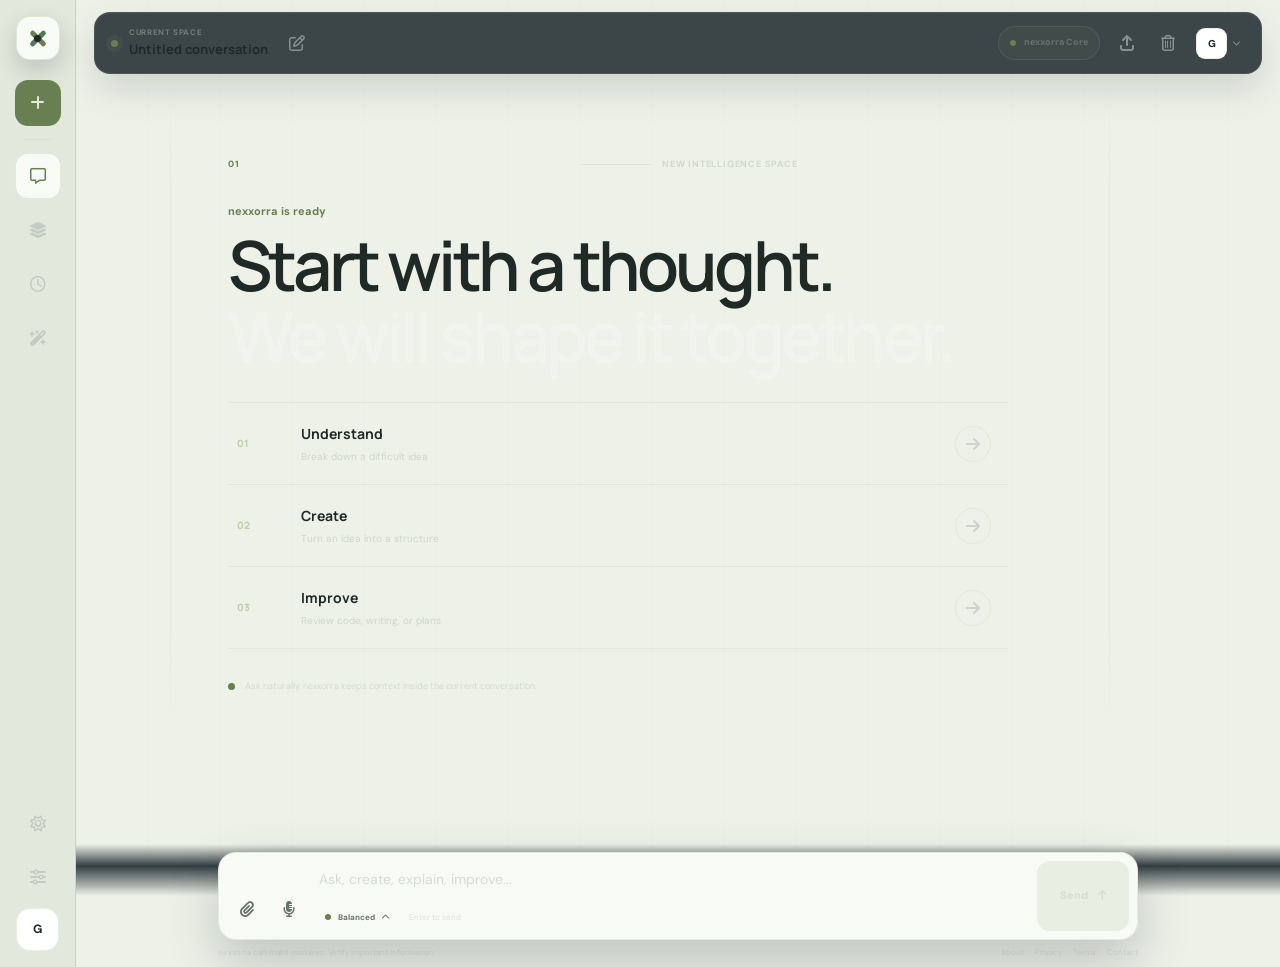
==== commit 702786ba: "change in spelling" ====
--- a/index.html
+++ b/index.html
@@ -10,7 +10,7 @@
 
     <meta
         name="description"
-        content="Nexora AI is a premium AI workspace for questions, ideas, writing, coding, and problem solving."
+        content="nexxorra AI is a premium AI workspace for questions, ideas, writing, coding, and problem solving."
     >
 
     <meta
@@ -18,7 +18,7 @@
         content="#273338"
     >
 
-    <title>Nexora AI — Intelligent Workspace</title>
+    <title>nexxorra AI — Intelligent Workspace</title>
 
     <link
         rel="preconnect"
@@ -48,9 +48,9 @@
     <link rel="stylesheet" href="responsive.css">
 </head>
 
-<body class="nexora-app">
+<body class="nexxorra-app">
     <noscript class="noscript-alert">
-        JavaScript is required to use Nexora AI.
+        JavaScript is required to use nexxorra AI.
     </noscript>
 
     <a
@@ -61,8 +61,8 @@
     </a>
 
     <div
-        class="nexora-shell"
-        id="nexoraShell"
+        class="nexxorra-shell"
+        id="nexxorraShell"
     >
 
         <!-- =========================================
@@ -72,13 +72,13 @@
         <aside
             class="command-rail"
             id="commandRail"
-            aria-label="Nexora command navigation"
+            aria-label="nexxorra command navigation"
         >
             <div class="rail-top">
                 <a
-                    class="nexora-symbol"
+                    class="nexxorra-symbol"
                     href="index.html"
-                    aria-label="Nexora AI home"
+                    aria-label="nexxorra AI home"
                 >
                     <span class="symbol-frame">
                         <span class="symbol-line symbol-line-one"></span>
@@ -156,7 +156,7 @@
                 <a
                     class="rail-action"
                     href="features.html"
-                    aria-label="Explore Nexora features"
+                    aria-label="Explore nexxorra features"
                     data-label="Features"
                 >
                     <i
@@ -499,7 +499,7 @@
                         <span class="model-chip-mark"></span>
 
                         <span id="activeModelName">
-                            Nexora Core
+                            nexxorra Core
                         </span>
                     </div>
 
@@ -658,7 +658,7 @@
 
                     <div class="origin-heading">
                         <p>
-                            Nexora is ready
+                            nexxorra is ready
                         </p>
 
                         <h2 id="welcomeHeading">
@@ -758,7 +758,7 @@
                     <div class="origin-footnote">
                         <span class="origin-pulse"></span>
 
-                        Ask naturally. Nexora keeps context inside the current conversation.
+                        Ask naturally. nexxorra keeps context inside the current conversation.
                     </div>
                 </section>
 
@@ -778,7 +778,7 @@
                 <article
                     class="ai-turn typing-turn"
                     id="typingIndicator"
-                    aria-label="Nexora is generating a response"
+                    aria-label="nexxorra is generating a response"
                     hidden
                 >
                     <div class="turn-index">
@@ -789,7 +789,7 @@
                         <header class="turn-header">
                             <div>
                                 <strong>
-                                    Nexora
+                                    nexxorra
                                 </strong>
 
                                 <span>
@@ -842,7 +842,7 @@
                         <span class="generation-wave"></span>
 
                         <span>
-                            Nexora is responding
+                            nexxorra is responding
                         </span>
                     </div>
 
@@ -912,7 +912,7 @@
                                 class="sr-only"
                                 for="messageInput"
                             >
-                                Message Nexora AI
+                                Message nexxorra AI
                             </label>
 
                             <textarea
@@ -1045,10 +1045,10 @@
 
                 <footer class="stage-footer">
                     <span>
-                        Nexora can make mistakes. Verify important information.
+                        nexxorra can make mistakes. Verify important information.
                     </span>
 
-                    <nav aria-label="Nexora footer links">
+                    <nav aria-label="nexxorra footer links">
                         <a href="about.html">About</a>
                         <a href="privacy.html">Privacy</a>
                         <a href="terms.html">Terms</a>
@@ -1124,7 +1124,7 @@
                 <header class="turn-header">
                     <div>
                         <strong>
-                            Nexora
+                            nexxorra
                         </strong>
 
                         <span class="message-model">
@@ -1191,7 +1191,7 @@
     </template>
 
     <template id="codeBlockTemplate">
-        <section class="nexora-code-block">
+        <section class="nexxorra-code-block">
             <header>
                 <span class="code-language">
                     Code
@@ -1246,7 +1246,7 @@
     ========================================== -->
 
     <div
-        class="nexora-modal"
+        class="nexxorra-modal"
         id="renameConversationModal"
         role="dialog"
         aria-modal="true"
@@ -1319,7 +1319,7 @@
     </div>
 
     <div
-        class="nexora-modal"
+        class="nexxorra-modal"
         id="deleteConversationModal"
         role="alertdialog"
         aria-modal="true"
@@ -1412,7 +1412,7 @@
         hidden
     >
         <span></span>
-        Loading Nexora
+        Loading nexxorra
     </div>
 
     <div
--- a/nex.css
+++ b/nex.css
@@ -1,5 +1,5 @@
 /* =========================================================
-   NEXORA AI — GLOBAL DESIGN SYSTEM
+   nexxorra AI — GLOBAL DESIGN SYSTEM
    File: nex.css
 ========================================================= */
 
--- a/style.css
+++ b/style.css
@@ -1,5 +1,5 @@
 /* =========================================================
-   NEXORA AI — ORIGINAL APPLICATION LAYOUT
+   nexxorra AI — ORIGINAL APPLICATION LAYOUT
    INDEX.HTML ONLY
 ========================================================= */
 
@@ -8,7 +8,7 @@
    1. APPLICATION FRAME
 ========================================================= */
 
-.nexora-app {
+.nexxorra-app {
     min-height: 100vh;
     min-height: 100dvh;
     overflow: hidden;
@@ -16,7 +16,7 @@
     color: var(--text-main, #F4F7F2);
 }
 
-.nexora-shell {
+.nexxorra-shell {
     width: 100%;
     min-height: 100vh;
     min-height: 100dvh;
@@ -82,7 +82,7 @@
     gap: 8px;
 }
 
-.nexora-symbol {
+.nexxorra-symbol {
     display: grid;
     place-items: center;
     margin-bottom: 12px;
@@ -264,7 +264,7 @@
         transform 220ms ease;
 }
 
-.nexora-shell.memory-open .memory-tray {
+.nexxorra-shell.memory-open .memory-tray {
     opacity: 1;
     pointer-events: auto;
     transform: translateX(0);
@@ -1270,7 +1270,7 @@
    9. CODE BLOCK
 ========================================================= */
 
-.nexora-code-block {
+.nexxorra-code-block {
     overflow: hidden;
     margin: 19px 0;
     border: 1px solid rgba(156, 176, 128, 0.14);
@@ -1278,7 +1278,7 @@
     background: #1b2427;
 }
 
-.nexora-code-block header {
+.nexxorra-code-block header {
     min-height: 42px;
     display: flex;
     align-items: center;
@@ -1316,13 +1316,13 @@
     color: var(--text-main, #F4F7F2);
 }
 
-.nexora-code-block pre {
+.nexxorra-code-block pre {
     margin: 0;
     overflow-x: auto;
     padding: 17px;
 }
 
-.nexora-code-block code {
+.nexxorra-code-block code {
     color: #dce7d3;
     font-family: Consolas, "SFMono-Regular", monospace;
     font-size: 12px;
@@ -1760,7 +1760,7 @@
    12. MODALS
 ========================================================= */
 
-.nexora-modal {
+.nexxorra-modal {
     position: fixed;
     inset: 0;
     z-index: 500;
@@ -2028,11 +2028,11 @@
    14. FOCUS AND VISIBILITY
 ========================================================= */
 
-.nexora-app button:focus-visible,
-.nexora-app a:focus-visible,
-.nexora-app input:focus-visible,
-.nexora-app textarea:focus-visible,
-.nexora-app [tabindex]:focus-visible {
+.nexxorra-app button:focus-visible,
+.nexxorra-app a:focus-visible,
+.nexxorra-app input:focus-visible,
+.nexxorra-app textarea:focus-visible,
+.nexxorra-app [tabindex]:focus-visible {
     outline: 2px solid var(--primary, #9CB080);
     outline-offset: 2px;
 }
@@ -2172,7 +2172,7 @@
 ========================================================= */
 
 @media (max-width: 760px) {
-    .nexora-shell {
+    .nexxorra-shell {
         display: block;
     }
 
@@ -2205,7 +2205,7 @@
         flex: 1;
     }
 
-    .nexora-symbol,
+    .nexxorra-symbol,
     .rail-separator,
     #chatViewButton,
     .rail-bottom .rail-action {
@@ -2241,7 +2241,7 @@
         transform: translateY(100%);
     }
 
-    .nexora-shell.memory-open .memory-tray {
+    .nexxorra-shell.memory-open .memory-tray {
         transform: translateY(0);
     }
 
@@ -2418,7 +2418,7 @@
         right: 12px;
     }
 
-    .nexora-modal {
+    .nexxorra-modal {
         align-items: end;
         padding: 10px;
     }
@@ -2494,9 +2494,9 @@
 ========================================================= */
 
 @media (prefers-reduced-motion: reduce) {
-    .nexora-app *,
-    .nexora-app *::before,
-    .nexora-app *::after {
+    .nexxorra-app *,
+    .nexxorra-app *::before,
+    .nexxorra-app *::after {
         scroll-behavior: auto !important;
         animation-duration: 0.01ms !important;
         animation-iteration-count: 1 !important;
--- a/responsive.css
+++ b/responsive.css
@@ -1,5 +1,5 @@
 /* =========================================================
-   NEXORA AI — RESPONSIVE STYLES
+   nexxorra AI — RESPONSIVE STYLES
    File: responsive.css
 
    Load order:
@@ -91,7 +91,7 @@
 
 @media (min-width: 1025px) and (max-width: 1199px) {
 
-    .nexora-shell {
+    .nexxorra-shell {
         grid-template-columns: 70px minmax(0, 1fr);
     }
 
@@ -150,7 +150,7 @@
 
 @media (min-width: 769px) and (max-width: 1024px) {
 
-    .nexora-shell {
+    .nexxorra-shell {
         grid-template-columns: 68px minmax(0, 1fr);
     }
 
@@ -250,7 +250,7 @@
 
 @media (min-width: 601px) and (max-width: 768px) {
 
-    .nexora-shell {
+    .nexxorra-shell {
         display: block;
     }
 
@@ -290,7 +290,7 @@
         flex: 1;
     }
 
-    .nexora-symbol,
+    .nexxorra-symbol,
     .rail-separator,
     #chatViewButton,
     .rail-bottom .rail-action {
@@ -322,7 +322,7 @@
         transform: translateY(100%);
     }
 
-    .nexora-shell.memory-open .memory-tray {
+    .nexxorra-shell.memory-open .memory-tray {
         transform: translateY(0);
     }
 
@@ -440,11 +440,11 @@
         overflow-x: hidden;
     }
 
-    .nexora-app {
+    .nexxorra-app {
         min-height: 100dvh;
     }
 
-    .nexora-shell {
+    .nexxorra-shell {
         width: 100%;
         display: block;
     }
@@ -488,7 +488,7 @@
         flex: 1;
     }
 
-    .nexora-symbol,
+    .nexxorra-symbol,
     .rail-separator,
     #chatViewButton,
     .rail-bottom .rail-action {
@@ -534,7 +534,7 @@
         transform: translateY(102%);
     }
 
-    .nexora-shell.memory-open .memory-tray {
+    .nexxorra-shell.memory-open .memory-tray {
         transform: translateY(0);
     }
 
@@ -755,17 +755,17 @@
         max-width: calc(100vw - 68px);
     }
 
-    .nexora-code-block {
+    .nexxorra-code-block {
         max-width: calc(100vw - 68px);
         margin-inline: 0;
         border-radius: 11px;
     }
 
-    .nexora-code-block pre {
+    .nexxorra-code-block pre {
         padding: 14px;
     }
 
-    .nexora-code-block code {
+    .nexxorra-code-block code {
         font-size: 11px;
     }
 
@@ -886,7 +886,7 @@
         display: none;
     }
 
-    .nexora-modal {
+    .nexxorra-modal {
         align-items: end;
         padding: 8px;
     }
@@ -999,7 +999,7 @@
         width: 100%;
     }
 
-    .nexora-code-block {
+    .nexxorra-code-block {
         max-width: calc(100vw - 18px);
     }
 
@@ -1160,8 +1160,8 @@
 
 @supports (height: 100dvh) {
 
-    .nexora-app,
-    .nexora-shell,
+    .nexxorra-app,
+    .nexxorra-shell,
     .product-stage {
         min-height: 100dvh;
     }
@@ -1251,7 +1251,7 @@
     .command-rail,
     .prompt-path,
     .user-turn-content,
-    .nexora-code-block,
+    .nexxorra-code-block,
     .modal-panel {
         border-color: rgba(156, 176, 128, 0.42);
     }
@@ -1283,7 +1283,7 @@
         display: none !important;
     }
 
-    .nexora-shell,
+    .nexxorra-shell,
     .product-stage {
         display: block;
         height: auto;
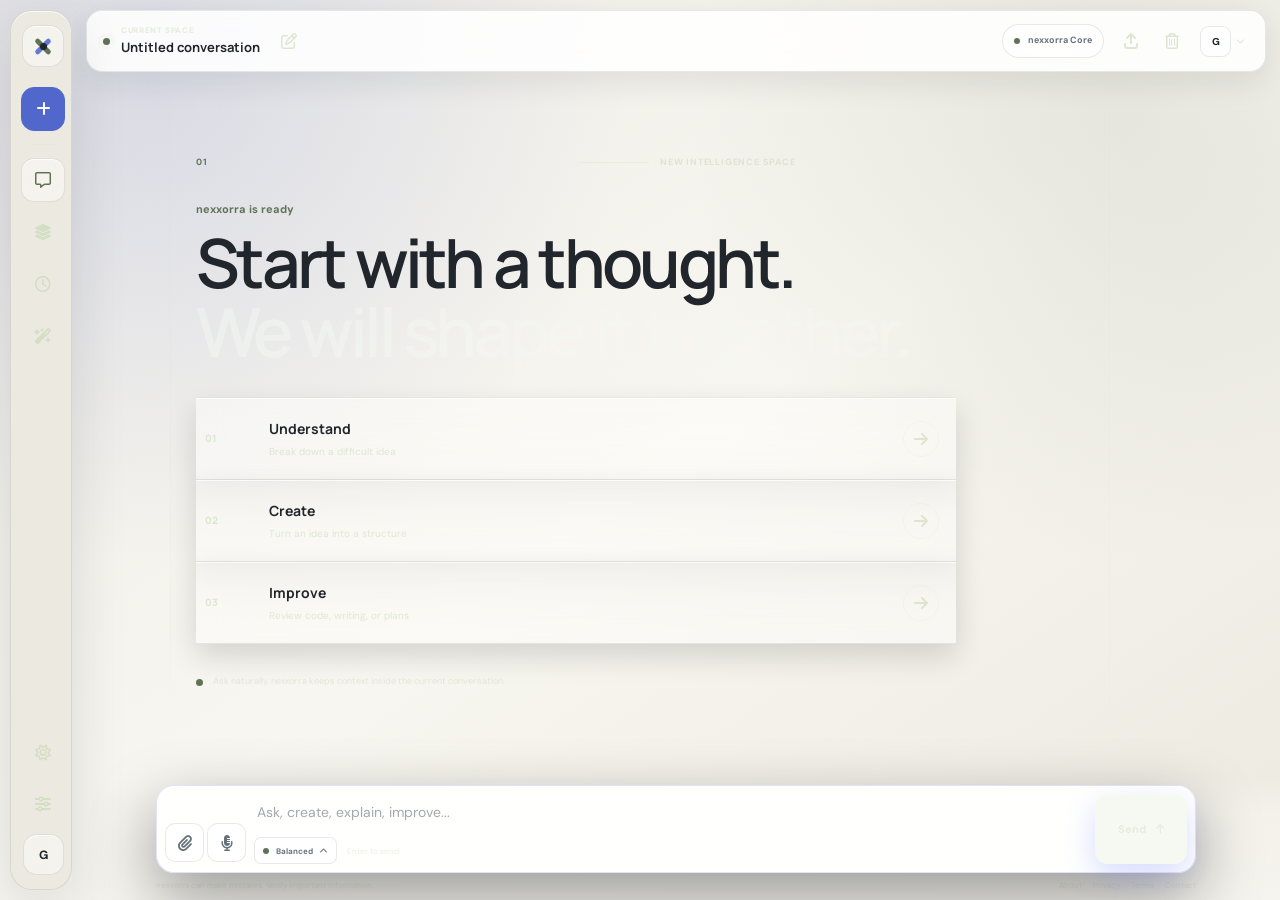
==== commit e04fa9f2: "Added some extra files and updated old files" ====
--- a/index.html
+++ b/index.html
@@ -15,10 +15,10 @@
 
     <meta
         name="theme-color"
-        content="#273338"
+        content="#810B38"
     >
 
-    <title>nexxorra AI — Intelligent Workspace</title>
+    <title>NEXXORRA AI — Intelligent Workspace</title>
 
     <link
         rel="preconnect"
--- a/nex.css
+++ b/nex.css
@@ -8,42 +8,43 @@
    1. DESIGN TOKENS
 ========================================================= */
 
+
 :root {
-    --bg-main: #273338;
-    --bg-deep: #1f292d;
-
-    --surface: #32413f;
-    --surface-light: #3b4d48;
-    --surface-soft: rgba(50, 65, 63, 0.72);
-
-    --primary: #9CB080;
-    --primary-hover: #abc08f;
-    --primary-soft: rgba(156, 176, 128, 0.1);
-
-    --secondary: #618764;
-    --secondary-soft: rgba(97, 135, 100, 0.12);
-
-    --accent: #2B5748;
-    --accent-light: #376b5b;
-
-    --text-main: #F4F7F2;
-    --text-soft: #D7DED8;
-    --text-muted: #B5C0B8;
-    --text-faint: rgba(181, 192, 184, 0.5);
-
-    --border: rgba(156, 176, 128, 0.18);
-    --border-strong: rgba(156, 176, 128, 0.34);
-
-    --danger: #e6a4a4;
-    --danger-bg: rgba(220, 105, 105, 0.09);
-    --danger-border: rgba(220, 105, 105, 0.22);
-
-    --success: #a9c58f;
-    --warning: #d8c68f;
-
-    --shadow-small: 0 8px 24px rgba(7, 11, 12, 0.12);
-    --shadow-medium: 0 18px 46px rgba(7, 11, 12, 0.22);
-    --shadow-large: 0 30px 80px rgba(7, 11, 12, 0.38);
+    --bg-main: #0F1318;
+    --bg-deep: #151A21;
+
+    --surface: #1C232C;
+    --surface-light: #252E39;
+    --surface-soft: rgba(28, 35, 44, 0.78);
+
+    --primary: #C9D8B6;
+    --primary-hover: #D8E5C8;
+    --primary-soft: rgba(201, 216, 182, 0.10);
+
+    --secondary: #8FA6FF;
+    --secondary-soft: rgba(143, 166, 255, 0.12);
+
+    --accent: #7C8CFF;
+    --accent-light: #9AA8FF;
+
+    --text-main: #F4F1EA;
+    --text-soft: #D7D9D4;
+    --text-muted: #A7B0B8;
+    --text-faint: rgba(167, 176, 184, 0.55);
+
+    --border: rgba(201, 216, 182, 0.14);
+    --border-strong: rgba(201, 216, 182, 0.28);
+
+    --danger: #F09AA4;
+    --danger-bg: rgba(240, 154, 164, 0.09);
+    --danger-border: rgba(240, 154, 164, 0.22);
+
+    --success: #A9C58F;
+    --warning: #D8C68F;
+
+    --shadow-small: 0 8px 24px rgba(3, 7, 10, 0.18);
+    --shadow-medium: 0 18px 46px rgba(3, 7, 10, 0.28);
+    --shadow-large: 0 30px 80px rgba(3, 7, 10, 0.42);
 
     --radius-small: 8px;
     --radius-medium: 12px;
@@ -65,41 +66,41 @@
 ========================================================= */
 
 html[data-theme="light"] {
-    --bg-main: #edf1e8;
-    --bg-deep: #e2e8dc;
-
-    --surface: #f8faf5;
-    --surface-light: #ffffff;
-    --surface-soft: rgba(255, 255, 255, 0.78);
-
-    --primary: #687f51;
-    --primary-hover: #5a7046;
-    --primary-soft: rgba(104, 127, 81, 0.1);
-
-    --secondary: #52775b;
-    --secondary-soft: rgba(82, 119, 91, 0.1);
-
-    --accent: #315f50;
-    --accent-light: #3d705f;
-
-    --text-main: #1f2925;
-    --text-soft: #34413b;
-    --text-muted: #66736b;
-    --text-faint: rgba(72, 87, 78, 0.55);
-
-    --border: rgba(74, 96, 77, 0.16);
-    --border-strong: rgba(74, 96, 77, 0.32);
-
-    --danger: #a44f4f;
-    --danger-bg: rgba(170, 74, 74, 0.08);
-    --danger-border: rgba(170, 74, 74, 0.18);
+    --bg-main: #F6F4EE;
+    --bg-deep: #ECE9E0;
+
+    --surface: #FFFFFF;
+    --surface-light: #F9F7F1;
+    --surface-soft: rgba(255, 255, 255, 0.82);
+
+    --primary: #607357;
+    --primary-hover: #52654A;
+    --primary-soft: rgba(96, 115, 87, 0.10);
+
+    --secondary: #6478D8;
+    --secondary-soft: rgba(100, 120, 216, 0.10);
+
+    --accent: #5267CC;
+    --accent-light: #6F82DE;
+
+    --text-main: #20262B;
+    --text-soft: #3A444C;
+    --text-muted: #66727C;
+    --text-faint: rgba(87, 99, 108, 0.55);
+
+    --border: rgba(45, 57, 66, 0.12);
+    --border-strong: rgba(45, 57, 66, 0.22);
+
+    --danger: #B34D5A;
+    --danger-bg: rgba(179, 77, 90, 0.08);
+    --danger-border: rgba(179, 77, 90, 0.18);
 
     --success: #557745;
-    --warning: #8c7534;
-
-    --shadow-small: 0 8px 24px rgba(34, 48, 39, 0.08);
-    --shadow-medium: 0 18px 46px rgba(34, 48, 39, 0.13);
-    --shadow-large: 0 30px 80px rgba(34, 48, 39, 0.18);
+    --warning: #8C7534;
+
+    --shadow-small: 0 8px 24px rgba(27, 34, 39, 0.07);
+    --shadow-medium: 0 18px 46px rgba(27, 34, 39, 0.11);
+    --shadow-large: 0 30px 80px rgba(27, 34, 39, 0.16);
 }
 
 
@@ -227,7 +228,7 @@
 }
 
 ::selection {
-    background: rgba(156, 176, 128, 0.28);
+    background: rgba(201, 216, 182, 0.28);
     color: var(--text-main);
 }
 
@@ -239,7 +240,7 @@
 * {
     scrollbar-width: thin;
     scrollbar-color:
-        rgba(156, 176, 128, 0.2)
+        rgba(201, 216, 182, 0.2)
         transparent;
 }
 
@@ -255,12 +256,12 @@
 *::-webkit-scrollbar-thumb {
     border: 2px solid transparent;
     border-radius: var(--radius-pill);
-    background: rgba(156, 176, 128, 0.2);
+    background: rgba(201, 216, 182, 0.2);
     background-clip: padding-box;
 }
 
 *::-webkit-scrollbar-thumb:hover {
-    background: rgba(156, 176, 128, 0.34);
+    background: rgba(201, 216, 182, 0.34);
     background-clip: padding-box;
 }
 
@@ -380,13 +381,13 @@
     z-index: 100;
     min-height: 68px;
     border-bottom: 1px solid var(--border);
-    background: rgba(31, 41, 45, 0.9);
+    background: rgba(21, 26, 33, 0.9);
     backdrop-filter: blur(14px);
     -webkit-backdrop-filter: blur(14px);
 }
 
 html[data-theme="light"] .site-navbar {
-    background: rgba(237, 241, 232, 0.9);
+    background: rgba(246, 244, 238, 0.9);
 }
 
 .navbar-inner {
@@ -671,14 +672,14 @@
 .form-control:hover,
 .form-select:hover,
 .form-textarea:hover {
-    border-color: rgba(156, 176, 128, 0.28);
+    border-color: rgba(201, 216, 182, 0.28);
 }
 
 .form-control:focus,
 .form-select:focus,
 .form-textarea:focus {
-    border-color: rgba(156, 176, 128, 0.55);
-    box-shadow: 0 0 0 3px rgba(156, 176, 128, 0.08);
+    border-color: rgba(201, 216, 182, 0.55);
+    box-shadow: 0 0 0 3px rgba(201, 216, 182, 0.08);
 }
 
 .form-control[aria-invalid="true"],
@@ -813,7 +814,7 @@
 .panel-soft {
     border: 1px solid var(--border);
     border-radius: var(--radius-large);
-    background: rgba(50, 65, 63, 0.5);
+    background: rgba(28, 35, 44, 0.5);
 }
 
 .card {
@@ -828,7 +829,7 @@
 }
 
 .card:hover {
-    border-color: rgba(156, 176, 128, 0.3);
+    border-color: rgba(201, 216, 182, 0.3);
     transform: translateY(-2px);
 }
 
@@ -1039,18 +1040,18 @@
 }
 
 .alert-info .alert-icon {
-    background: rgba(97, 135, 100, 0.14);
+    background: rgba(124, 140, 255, 0.14);
     color: var(--primary);
 }
 
 .alert-success {
-    border-color: rgba(156, 176, 128, 0.22);
-    background: rgba(156, 176, 128, 0.08);
+    border-color: rgba(201, 216, 182, 0.22);
+    background: rgba(201, 216, 182, 0.08);
     color: var(--text-muted);
 }
 
 .alert-success .alert-icon {
-    background: rgba(156, 176, 128, 0.12);
+    background: rgba(201, 216, 182, 0.12);
     color: var(--success);
 }
 
@@ -1073,7 +1074,7 @@
 .spinner {
     width: 20px;
     height: 20px;
-    border: 2px solid rgba(156, 176, 128, 0.18);
+    border: 2px solid rgba(201, 216, 182, 0.18);
     border-top-color: var(--primary);
     border-radius: 50%;
     animation: spinner-rotate 700ms linear infinite;
@@ -1085,9 +1086,9 @@
     background:
         linear-gradient(
             90deg,
-            rgba(156, 176, 128, 0.05),
-            rgba(156, 176, 128, 0.14),
-            rgba(156, 176, 128, 0.05)
+            rgba(201, 216, 182, 0.05),
+            rgba(201, 216, 182, 0.14),
+            rgba(201, 216, 182, 0.05)
         );
     background-size: 220% 100%;
     animation: skeleton-move 1.3s ease-in-out infinite;
@@ -1558,4 +1559,88 @@
         animation-iteration-count: 1 !important;
         transition-duration: 0.01ms !important;
     }
-}+}
+/* =========================================================
+   NEXXORRA — FULL GLASSMORPHISM LAYER
+========================================================= */
+
+:root {
+    --glass-bg: rgba(28, 35, 44, 0.58);
+    --glass-bg-strong: rgba(21, 26, 33, 0.76);
+    --glass-bg-soft: rgba(255, 255, 255, 0.055);
+    --glass-border: rgba(244, 241, 234, 0.11);
+    --glass-border-strong: rgba(201, 216, 182, 0.22);
+    --glass-highlight: inset 0 1px 0 rgba(255, 255, 255, 0.09);
+    --glass-shadow: 0 20px 55px rgba(2, 6, 10, 0.30);
+    --glass-shadow-soft: 0 10px 30px rgba(2, 6, 10, 0.20);
+    --glass-blur: blur(22px) saturate(135%);
+    --glass-blur-heavy: blur(30px) saturate(145%);
+}
+
+html[data-theme="light"] {
+    --glass-bg: rgba(255, 255, 255, 0.62);
+    --glass-bg-strong: rgba(246, 244, 238, 0.80);
+    --glass-bg-soft: rgba(255, 255, 255, 0.45);
+    --glass-border: rgba(32, 38, 43, 0.10);
+    --glass-border-strong: rgba(82, 103, 204, 0.18);
+    --glass-highlight: inset 0 1px 0 rgba(255, 255, 255, 0.78);
+    --glass-shadow: 0 20px 55px rgba(27, 34, 39, 0.13);
+    --glass-shadow-soft: 0 10px 30px rgba(27, 34, 39, 0.09);
+}
+
+body,
+.page-shell,
+.auth-page {
+    background:
+        radial-gradient(circle at 12% 8%, rgba(124, 140, 255, 0.15), transparent 34%),
+        radial-gradient(circle at 88% 14%, rgba(201, 216, 182, 0.11), transparent 31%),
+        radial-gradient(circle at 52% 100%, rgba(143, 166, 255, 0.09), transparent 38%),
+        var(--bg-main);
+    background-attachment: fixed;
+}
+
+.site-navbar,
+.panel,
+.panel-soft,
+.card,
+.dropdown-menu,
+.modal-content,
+.toast,
+.alert,
+.form-control,
+.form-select,
+.form-textarea {
+    border-color: var(--glass-border);
+    background: var(--glass-bg);
+    box-shadow: var(--glass-highlight), var(--glass-shadow-soft);
+    backdrop-filter: var(--glass-blur);
+    -webkit-backdrop-filter: var(--glass-blur);
+}
+
+.site-navbar {
+    background: var(--glass-bg-strong);
+}
+
+.button-secondary,
+.button-ghost:hover:not(:disabled),
+.input-action:hover,
+.dropdown-item:hover {
+    border-color: var(--glass-border);
+    background: var(--glass-bg-soft);
+}
+
+.button-primary {
+    box-shadow:
+        inset 0 1px 0 rgba(255, 255, 255, 0.18),
+        0 12px 30px rgba(124, 140, 255, 0.24);
+}
+
+.form-control:focus,
+.form-select:focus,
+.form-textarea:focus {
+    background: var(--glass-bg-strong);
+    box-shadow:
+        0 0 0 3px rgba(124, 140, 255, 0.13),
+        var(--glass-highlight),
+        var(--glass-shadow-soft);
+}
--- a/style.css
+++ b/style.css
@@ -12,8 +12,8 @@
     min-height: 100vh;
     min-height: 100dvh;
     overflow: hidden;
-    background: var(--bg-main, #273338);
-    color: var(--text-main, #F4F7F2);
+    background: var(--bg-main, #7C8CFF);
+    color: var(--text-main, #F4F1EA);
 }
 
 .nexxorra-shell {
@@ -33,8 +33,8 @@
     padding: 10px 16px;
     border: 1px solid rgba(240, 150, 150, 0.25);
     border-radius: 10px;
-    background: #3c292b;
-    color: #ffe4e4;
+    background: #3A2026;
+    color: #FFE8EA;
     font-size: 13px;
     transform: translateX(-50%);
 }
@@ -46,8 +46,8 @@
     z-index: 1000;
     padding: 10px 14px;
     border-radius: 9px;
-    background: var(--primary, #9CB080);
-    color: var(--bg-deep, #1f292d);
+    background: var(--primary, #F4F1EA);
+    color: var(--bg-deep, #151A21);
     font-weight: 700;
     text-decoration: none;
     transform: translateY(-150%);
@@ -71,8 +71,8 @@
     flex-direction: column;
     justify-content: space-between;
     padding: 16px 12px;
-    border-right: 1px solid var(--border, rgba(156, 176, 128, 0.18));
-    background: var(--bg-deep, #1f292d);
+    border-right: 1px solid var(--border, rgba(201, 216, 182, 0.18));
+    background: var(--bg-deep, #151A21);
 }
 
 .rail-top,
@@ -95,9 +95,9 @@
     height: 44px;
     display: grid;
     place-items: center;
-    border: 1px solid rgba(156, 176, 128, 0.25);
+    border: 1px solid rgba(201, 216, 182, 0.25);
     border-radius: 14px;
-    background: var(--surface, #32413f);
+    background: var(--surface, #1C232C);
     box-shadow:
         inset 0 1px 0 rgba(255, 255, 255, 0.05),
         0 10px 24px rgba(10, 15, 16, 0.16);
@@ -111,12 +111,12 @@
 }
 
 .symbol-line-one {
-    background: var(--primary, #9CB080);
+    background: var(--primary, #F4F1EA);
     transform: rotate(45deg);
 }
 
 .symbol-line-two {
-    background: var(--secondary, #618764);
+    background: var(--secondary, #F8F7F2);
     transform: rotate(-45deg);
 }
 
@@ -126,7 +126,7 @@
     width: 7px;
     height: 7px;
     border-radius: 50%;
-    background: var(--text-main, #F4F7F2);
+    background: var(--text-main, #F4F1EA);
 }
 
 .rail-action {
@@ -138,7 +138,7 @@
     border: 1px solid transparent;
     border-radius: 13px;
     background: transparent;
-    color: rgba(181, 192, 184, 0.7);
+    color: rgba(201, 216, 182, 0.7);
     cursor: pointer;
     text-decoration: none;
     transition:
@@ -156,10 +156,10 @@
     z-index: 300;
     width: max-content;
     padding: 7px 9px;
-    border: 1px solid rgba(156, 176, 128, 0.16);
+    border: 1px solid rgba(201, 216, 182, 0.16);
     border-radius: 8px;
-    background: var(--bg-deep, #1f292d);
-    color: var(--text-main, #F4F7F2);
+    background: var(--bg-deep, #151A21);
+    color: var(--text-main, #F4F1EA);
     font-size: 10px;
     font-weight: 700;
     opacity: 0;
@@ -177,34 +177,34 @@
 }
 
 .rail-action:hover {
-    border-color: rgba(156, 176, 128, 0.13);
-    background: rgba(156, 176, 128, 0.07);
-    color: var(--text-main, #F4F7F2);
+    border-color: rgba(201, 216, 182, 0.13);
+    background: rgba(201, 216, 182, 0.07);
+    color: var(--text-main, #F4F1EA);
     transform: translateY(-1px);
 }
 
 .rail-action.active {
-    border-color: rgba(156, 176, 128, 0.22);
-    background: var(--surface, #32413f);
-    color: var(--primary, #9CB080);
+    border-color: rgba(201, 216, 182, 0.22);
+    background: var(--surface, #1C232C);
+    color: var(--primary, #F4F1EA);
 }
 
 .rail-new-chat {
-    background: var(--primary, #9CB080);
-    color: var(--bg-deep, #1f292d);
+    background: var(--primary, #F4F1EA);
+    color: var(--bg-deep, #151A21);
 }
 
 .rail-new-chat:hover {
     border-color: transparent;
-    background: #abc08f;
-    color: var(--bg-deep, #1f292d);
+    background: #D8E5C8;
+    color: var(--bg-deep, #151A21);
 }
 
 .rail-separator {
     width: 26px;
     height: 1px;
     margin: 5px 0;
-    background: rgba(156, 176, 128, 0.14);
+    background: rgba(201, 216, 182, 0.14);
 }
 
 .rail-notification {
@@ -216,10 +216,10 @@
     display: grid;
     place-items: center;
     padding: 0 4px;
-    border: 2px solid var(--bg-deep, #1f292d);
+    border: 2px solid var(--bg-deep, #151A21);
     border-radius: 999px;
-    background: var(--primary, #9CB080);
-    color: var(--bg-deep, #1f292d);
+    background: var(--primary, #F4F1EA);
+    color: var(--bg-deep, #151A21);
     font-size: 8px;
     font-weight: 800;
 }
@@ -229,10 +229,10 @@
     height: 43px;
     display: grid;
     place-items: center;
-    border: 1px solid rgba(156, 176, 128, 0.22);
+    border: 1px solid rgba(201, 216, 182, 0.22);
     border-radius: 14px;
-    background: var(--surface-light, #3b4d48);
-    color: var(--text-main, #F4F7F2);
+    background: var(--surface-light, #F8F7F2);
+    color: var(--text-main, #F4F1EA);
     cursor: pointer;
     font-size: 12px;
     font-weight: 800;
@@ -253,8 +253,8 @@
     display: grid;
     grid-template-rows: auto auto minmax(0, 1fr) auto;
     padding: 24px 18px 18px;
-    border-right: 1px solid var(--border, rgba(156, 176, 128, 0.18));
-    background: var(--bg-deep, #1f292d);
+    border-right: 1px solid var(--border, rgba(201, 216, 182, 0.18));
+    background: var(--bg-deep, #151A21);
     box-shadow: 24px 0 60px rgba(8, 12, 13, 0.2);
     opacity: 0;
     pointer-events: none;
@@ -280,7 +280,7 @@
 .section-kicker {
     display: block;
     margin-bottom: 7px;
-    color: var(--primary, #9CB080);
+    color: var(--primary, #F4F1EA);
     font-size: 9px;
     font-weight: 800;
     letter-spacing: 0.14em;
@@ -302,14 +302,14 @@
     border: 1px solid transparent;
     border-radius: 10px;
     background: transparent;
-    color: var(--text-muted, #B5C0B8);
+    color: var(--text-muted, #F8F7F2);
     cursor: pointer;
 }
 
 .tray-close-button:hover {
-    border-color: rgba(156, 176, 128, 0.13);
-    background: rgba(156, 176, 128, 0.07);
-    color: var(--text-main, #F4F7F2);
+    border-color: rgba(201, 216, 182, 0.13);
+    background: rgba(201, 216, 182, 0.07);
+    color: var(--text-main, #F4F1EA);
 }
 
 .memory-search {
@@ -320,15 +320,15 @@
     gap: 9px;
     margin: 22px 0 16px;
     padding: 0 12px;
-    border: 1px solid rgba(156, 176, 128, 0.16);
+    border: 1px solid rgba(201, 216, 182, 0.16);
     border-radius: 12px;
-    background: var(--surface, #32413f);
-    color: rgba(181, 192, 184, 0.58);
+    background: var(--surface, #1C232C);
+    color: rgba(201, 216, 182, 0.58);
 }
 
 .memory-search:focus-within {
-    border-color: rgba(156, 176, 128, 0.46);
-    box-shadow: 0 0 0 3px rgba(156, 176, 128, 0.07);
+    border-color: rgba(201, 216, 182, 0.46);
+    box-shadow: 0 0 0 3px rgba(201, 216, 182, 0.07);
 }
 
 .memory-search input {
@@ -336,21 +336,21 @@
     border: 0;
     outline: 0;
     background: transparent;
-    color: var(--text-main, #F4F7F2);
+    color: var(--text-main, #F4F1EA);
     font: inherit;
     font-size: 12px;
 }
 
 .memory-search input::placeholder {
-    color: rgba(181, 192, 184, 0.5);
+    color: rgba(201, 216, 182, 0.5);
 }
 
 .memory-search kbd {
     padding: 3px 6px;
-    border: 1px solid rgba(156, 176, 128, 0.13);
+    border: 1px solid rgba(201, 216, 182, 0.13);
     border-radius: 6px;
-    background: rgba(31, 41, 45, 0.35);
-    color: rgba(181, 192, 184, 0.52);
+    background: rgba(21, 26, 33, 0.35);
+    color: rgba(201, 216, 182, 0.52);
     font: inherit;
     font-size: 9px;
 }
@@ -360,7 +360,7 @@
     overflow-y: auto;
     padding-right: 2px;
     scrollbar-width: thin;
-    scrollbar-color: rgba(156, 176, 128, 0.2) transparent;
+    scrollbar-color: rgba(201, 216, 182, 0.2) transparent;
 }
 
 .memory-item {
@@ -377,13 +377,13 @@
 }
 
 .memory-item:hover {
-    border-color: rgba(156, 176, 128, 0.11);
-    background: rgba(156, 176, 128, 0.05);
+    border-color: rgba(201, 216, 182, 0.11);
+    background: rgba(201, 216, 182, 0.05);
 }
 
 .memory-item.active {
-    border-color: rgba(156, 176, 128, 0.19);
-    background: var(--surface, #32413f);
+    border-color: rgba(201, 216, 182, 0.19);
+    background: var(--surface, #1C232C);
 }
 
 .memory-open-button {
@@ -402,7 +402,7 @@
 }
 
 .memory-index {
-    color: rgba(156, 176, 128, 0.65);
+    color: rgba(201, 216, 182, 0.65);
     font-family: "Manrope", sans-serif;
     font-size: 10px;
     font-weight: 800;
@@ -422,17 +422,17 @@
 }
 
 .memory-copy strong {
-    color: var(--text-main, #F4F7F2);
+    color: var(--text-main, #F4F1EA);
     font-size: 11px;
 }
 
 .memory-copy small {
-    color: rgba(181, 192, 184, 0.52);
+    color: rgba(201, 216, 182, 0.52);
     font-size: 9px;
 }
 
 .memory-open-button time {
-    color: rgba(181, 192, 184, 0.43);
+    color: rgba(201, 216, 182, 0.43);
     font-size: 8px;
 }
 
@@ -444,7 +444,7 @@
     border: 0;
     border-radius: 8px;
     background: transparent;
-    color: rgba(181, 192, 184, 0.55);
+    color: rgba(201, 216, 182, 0.55);
     cursor: pointer;
     opacity: 0;
     transition:
@@ -458,8 +458,8 @@
 }
 
 .memory-options-button:hover {
-    background: rgba(156, 176, 128, 0.08);
-    color: var(--text-main, #F4F7F2);
+    background: rgba(201, 216, 182, 0.08);
+    color: var(--text-main, #F4F1EA);
 }
 
 .memory-empty {
@@ -467,7 +467,7 @@
     place-items: center;
     align-content: center;
     gap: 8px;
-    color: var(--text-muted, #B5C0B8);
+    color: var(--text-muted, #F8F7F2);
     text-align: center;
 }
 
@@ -476,9 +476,9 @@
     height: 46px;
     display: grid;
     place-items: center;
-    border: 1px solid rgba(156, 176, 128, 0.15);
+    border: 1px solid rgba(201, 216, 182, 0.15);
     border-radius: 14px;
-    background: rgba(156, 176, 128, 0.06);
+    background: rgba(201, 216, 182, 0.06);
 }
 
 .memory-empty strong {
@@ -487,7 +487,7 @@
 
 .memory-empty p {
     margin: 0;
-    color: rgba(181, 192, 184, 0.5);
+    color: rgba(201, 216, 182, 0.5);
     font-size: 10px;
 }
 
@@ -495,7 +495,7 @@
     display: grid;
     gap: 11px;
     padding-top: 15px;
-    border-top: 1px solid rgba(156, 176, 128, 0.13);
+    border-top: 1px solid rgba(201, 216, 182, 0.13);
 }
 
 .memory-sync-state {
@@ -509,8 +509,8 @@
     width: 8px;
     height: 8px;
     border-radius: 50%;
-    background: var(--primary, #9CB080);
-    box-shadow: 0 0 0 4px rgba(156, 176, 128, 0.08);
+    background: var(--primary, #F4F1EA);
+    box-shadow: 0 0 0 4px rgba(201, 216, 182, 0.08);
 }
 
 .memory-sync-state div {
@@ -524,7 +524,7 @@
 }
 
 .memory-sync-state span {
-    color: rgba(181, 192, 184, 0.5);
+    color: rgba(201, 216, 182, 0.5);
     font-size: 8px;
 }
 
@@ -534,10 +534,10 @@
     align-items: center;
     justify-content: space-between;
     padding: 0 12px;
-    border: 1px solid rgba(156, 176, 128, 0.18);
+    border: 1px solid rgba(201, 216, 182, 0.18);
     border-radius: 10px;
-    background: rgba(156, 176, 128, 0.08);
-    color: var(--primary, #9CB080);
+    background: rgba(201, 216, 182, 0.08);
+    color: var(--primary, #F4F1EA);
     font-size: 10px;
     font-weight: 700;
     text-decoration: none;
@@ -558,10 +558,10 @@
     background:
         linear-gradient(
             90deg,
-            rgba(156, 176, 128, 0.025) 1px,
+            rgba(201, 216, 182, 0.025) 1px,
             transparent 1px
         ),
-        var(--bg-main, #273338);
+        var(--bg-main, #7C8CFF);
     background-size: 72px 100%;
 }
 
@@ -580,9 +580,9 @@
     gap: 18px;
     margin: 12px 18px 0;
     padding: 0 12px 0 16px;
-    border: 1px solid rgba(156, 176, 128, 0.14);
+    border: 1px solid rgba(201, 216, 182, 0.14);
     border-radius: 16px;
-    background: rgba(31, 41, 45, 0.86);
+    background: rgba(21, 26, 33, 0.86);
     box-shadow:
         0 16px 36px rgba(10, 14, 15, 0.12),
         inset 0 1px 0 rgba(255, 255, 255, 0.04);
@@ -623,8 +623,8 @@
     width: 7px;
     height: 7px;
     border-radius: 50%;
-    background: var(--primary, #9CB080);
-    box-shadow: 0 0 0 5px rgba(156, 176, 128, 0.08);
+    background: var(--primary, #F4F1EA);
+    box-shadow: 0 0 0 5px rgba(201, 216, 182, 0.08);
 }
 
 .dock-identity div {
@@ -633,7 +633,7 @@
 
 .dock-label {
     display: block;
-    color: rgba(181, 192, 184, 0.46);
+    color: rgba(201, 216, 182, 0.46);
     font-size: 8px;
     font-weight: 700;
     letter-spacing: 0.08em;
@@ -644,7 +644,7 @@
     max-width: min(44vw, 540px);
     margin: 2px 0 0;
     overflow: hidden;
-    color: var(--text-main, #F4F7F2);
+    color: var(--text-main, #F4F1EA);
     font-family: "Manrope", sans-serif;
     font-size: 13px;
     font-weight: 700;
@@ -660,7 +660,7 @@
     border: 1px solid transparent;
     border-radius: 10px;
     background: transparent;
-    color: rgba(181, 192, 184, 0.62);
+    color: rgba(201, 216, 182, 0.62);
     cursor: pointer;
     transition:
         border-color 150ms ease,
@@ -670,9 +670,9 @@
 }
 
 .dock-icon-button:hover {
-    border-color: rgba(156, 176, 128, 0.12);
-    background: rgba(156, 176, 128, 0.07);
-    color: var(--text-main, #F4F7F2);
+    border-color: rgba(201, 216, 182, 0.12);
+    background: rgba(201, 216, 182, 0.07);
+    color: var(--text-main, #F4F1EA);
     transform: translateY(-1px);
 }
 
@@ -683,10 +683,10 @@
     gap: 8px;
     margin-right: 4px;
     padding: 0 11px;
-    border: 1px solid rgba(156, 176, 128, 0.14);
+    border: 1px solid rgba(201, 216, 182, 0.14);
     border-radius: 999px;
-    background: rgba(156, 176, 128, 0.06);
-    color: var(--text-muted, #B5C0B8);
+    background: rgba(201, 216, 182, 0.06);
+    color: var(--text-muted, #F8F7F2);
     font-size: 9px;
     font-weight: 700;
 }
@@ -695,7 +695,7 @@
     width: 6px;
     height: 6px;
     border-radius: 50%;
-    background: var(--primary, #9CB080);
+    background: var(--primary, #F4F1EA);
 }
 
 .account-menu {
@@ -711,14 +711,14 @@
     border: 1px solid transparent;
     border-radius: 12px;
     background: transparent;
-    color: rgba(181, 192, 184, 0.58);
+    color: rgba(201, 216, 182, 0.58);
     cursor: pointer;
 }
 
 .account-trigger:hover,
 .account-trigger[aria-expanded="true"] {
-    border-color: rgba(156, 176, 128, 0.13);
-    background: rgba(156, 176, 128, 0.07);
+    border-color: rgba(201, 216, 182, 0.13);
+    background: rgba(201, 216, 182, 0.07);
 }
 
 .account-avatar {
@@ -726,10 +726,10 @@
     height: 31px;
     display: grid;
     place-items: center;
-    border: 1px solid rgba(156, 176, 128, 0.21);
+    border: 1px solid rgba(201, 216, 182, 0.21);
     border-radius: 9px;
-    background: var(--surface-light, #3b4d48);
-    color: var(--text-main, #F4F7F2);
+    background: var(--surface-light, #F8F7F2);
+    color: var(--text-main, #F4F1EA);
     font-size: 10px;
     font-weight: 800;
 }
@@ -745,9 +745,9 @@
     z-index: 200;
     width: 238px;
     padding: 7px;
-    border: 1px solid rgba(156, 176, 128, 0.17);
+    border: 1px solid rgba(201, 216, 182, 0.17);
     border-radius: 14px;
-    background: var(--bg-deep, #1f292d);
+    background: var(--bg-deep, #151A21);
     box-shadow: 0 22px 54px rgba(8, 12, 13, 0.32);
     animation: dropdown-enter 150ms ease both;
 }
@@ -765,9 +765,9 @@
     height: 40px;
     display: grid;
     place-items: center;
-    border: 1px solid rgba(156, 176, 128, 0.2);
+    border: 1px solid rgba(201, 216, 182, 0.2);
     border-radius: 11px;
-    background: var(--surface-light, #3b4d48);
+    background: var(--surface-light, #F8F7F2);
     font-size: 11px;
     font-weight: 800;
 }
@@ -790,14 +790,14 @@
 }
 
 .account-dropdown-header span {
-    color: rgba(181, 192, 184, 0.52);
+    color: rgba(201, 216, 182, 0.52);
     font-size: 8px;
 }
 
 .dropdown-divider {
     height: 1px;
     margin: 5px;
-    background: rgba(156, 176, 128, 0.12);
+    background: rgba(201, 216, 182, 0.12);
 }
 
 .account-dropdown a {
@@ -808,14 +808,14 @@
     gap: 8px;
     padding: 0 10px;
     border-radius: 9px;
-    color: var(--text-muted, #B5C0B8);
+    color: var(--text-muted, #F8F7F2);
     font-size: 10px;
     text-decoration: none;
 }
 
 .account-dropdown a:hover {
-    background: rgba(156, 176, 128, 0.07);
-    color: var(--text-main, #F4F7F2);
+    background: rgba(201, 216, 182, 0.07);
+    color: var(--text-main, #F4F1EA);
 }
 
 
@@ -832,7 +832,7 @@
     padding: 50px 38px 90px;
     scroll-behavior: smooth;
     scrollbar-width: thin;
-    scrollbar-color: rgba(156, 176, 128, 0.18) transparent;
+    scrollbar-color: rgba(201, 216, 182, 0.18) transparent;
 }
 
 .chat-canvas::-webkit-scrollbar {
@@ -842,7 +842,7 @@
 .chat-canvas::-webkit-scrollbar-thumb {
     border: 2px solid transparent;
     border-radius: 999px;
-    background: rgba(156, 176, 128, 0.17);
+    background: rgba(201, 216, 182, 0.17);
     background-clip: padding-box;
 }
 
@@ -855,8 +855,8 @@
     background: linear-gradient(
         to bottom,
         transparent,
-        rgba(156, 176, 128, 0.08) 15%,
-        rgba(156, 176, 128, 0.08) 85%,
+        rgba(201, 216, 182, 0.08) 15%,
+        rgba(201, 216, 182, 0.08) 85%,
         transparent
     );
 }
@@ -889,7 +889,7 @@
     grid-template-columns: auto 70px auto;
     align-items: center;
     gap: 11px;
-    color: rgba(181, 192, 184, 0.5);
+    color: rgba(201, 216, 182, 0.5);
     font-size: 9px;
     font-weight: 700;
     letter-spacing: 0.09em;
@@ -897,12 +897,12 @@
 }
 
 .origin-number {
-    color: var(--primary, #9CB080);
+    color: var(--primary, #F4F1EA);
 }
 
 .origin-line {
     height: 1px;
-    background: rgba(156, 176, 128, 0.2);
+    background: rgba(201, 216, 182, 0.2);
 }
 
 .origin-heading {
@@ -911,14 +911,14 @@
 
 .origin-heading p {
     margin: 0 0 11px;
-    color: var(--primary, #9CB080);
+    color: var(--primary, #F4F1EA);
     font-size: 11px;
     font-weight: 700;
 }
 
 .origin-heading h2 {
     margin: 0;
-    color: var(--text-main, #F4F7F2);
+    color: var(--text-main, #F4F1EA);
     font-family: "Manrope", sans-serif;
     font-size: clamp(40px, 6vw, 74px);
     font-weight: 600;
@@ -933,7 +933,7 @@
 
 .prompt-paths {
     width: min(100%, 780px);
-    border-top: 1px solid rgba(156, 176, 128, 0.14);
+    border-top: 1px solid rgba(201, 216, 182, 0.14);
 }
 
 .prompt-path {
@@ -945,9 +945,9 @@
     gap: 14px;
     padding: 0 9px;
     border: 0;
-    border-bottom: 1px solid rgba(156, 176, 128, 0.14);
+    border-bottom: 1px solid rgba(201, 216, 182, 0.14);
     background: transparent;
-    color: var(--text-main, #F4F7F2);
+    color: var(--text-main, #F4F1EA);
     cursor: pointer;
     text-align: left;
     transition:
@@ -957,11 +957,11 @@
 
 .prompt-path:hover {
     padding-left: 17px;
-    background: rgba(156, 176, 128, 0.045);
+    background: rgba(201, 216, 182, 0.045);
 }
 
 .prompt-path-number {
-    color: rgba(156, 176, 128, 0.55);
+    color: rgba(201, 216, 182, 0.55);
     font-family: "Manrope", sans-serif;
     font-size: 10px;
     font-weight: 800;
@@ -979,7 +979,7 @@
 }
 
 .prompt-path-content small {
-    color: rgba(181, 192, 184, 0.55);
+    color: rgba(201, 216, 182, 0.55);
     font-size: 10px;
 }
 
@@ -988,9 +988,9 @@
     height: 36px;
     display: grid;
     place-items: center;
-    border: 1px solid rgba(156, 176, 128, 0.14);
+    border: 1px solid rgba(201, 216, 182, 0.14);
     border-radius: 50%;
-    color: rgba(181, 192, 184, 0.6);
+    color: rgba(201, 216, 182, 0.6);
     transition:
         background-color 150ms ease,
         border-color 150ms ease,
@@ -999,9 +999,9 @@
 }
 
 .prompt-path:hover .prompt-path-arrow {
-    border-color: var(--primary, #9CB080);
-    background: var(--primary, #9CB080);
-    color: var(--bg-deep, #1f292d);
+    border-color: var(--primary, #F4F1EA);
+    background: var(--primary, #F4F1EA);
+    color: var(--bg-deep, #151A21);
     transform: translateX(3px);
 }
 
@@ -1009,7 +1009,7 @@
     display: flex;
     align-items: center;
     gap: 10px;
-    color: rgba(181, 192, 184, 0.46);
+    color: rgba(201, 216, 182, 0.46);
     font-size: 9px;
 }
 
@@ -1017,7 +1017,7 @@
     width: 7px;
     height: 7px;
     border-radius: 50%;
-    background: var(--primary, #9CB080);
+    background: var(--primary, #F4F1EA);
     animation: soft-pulse 1.8s ease-in-out infinite;
 }
 
@@ -1038,7 +1038,7 @@
     grid-template-columns: 48px minmax(0, 1fr);
     gap: 22px;
     padding: 34px 0;
-    border-bottom: 1px solid rgba(156, 176, 128, 0.11);
+    border-bottom: 1px solid rgba(201, 216, 182, 0.11);
     animation: turn-enter 220ms ease both;
 }
 
@@ -1047,10 +1047,10 @@
     height: 36px;
     display: grid;
     place-items: center;
-    border: 1px solid rgba(156, 176, 128, 0.17);
+    border: 1px solid rgba(201, 216, 182, 0.17);
     border-radius: 11px;
-    background: rgba(156, 176, 128, 0.05);
-    color: rgba(156, 176, 128, 0.65);
+    background: rgba(201, 216, 182, 0.05);
+    color: rgba(201, 216, 182, 0.65);
     font-family: "Manrope", sans-serif;
     font-size: 8px;
     font-weight: 800;
@@ -1058,9 +1058,9 @@
 }
 
 .ai-turn .turn-index {
-    border-color: rgba(156, 176, 128, 0.26);
-    background: var(--accent, #2B5748);
-    color: var(--primary, #9CB080);
+    border-color: rgba(201, 216, 182, 0.26);
+    background: var(--accent, #151A21);
+    color: var(--primary, #F4F1EA);
 }
 
 .turn-main {
@@ -1083,19 +1083,19 @@
 }
 
 .turn-header strong {
-    color: var(--text-main, #F4F7F2);
+    color: var(--text-main, #F4F1EA);
     font-size: 11px;
 }
 
 .turn-header time,
 .turn-header span {
-    color: rgba(181, 192, 184, 0.45);
+    color: rgba(201, 216, 182, 0.45);
     font-size: 8px;
 }
 
 .message-model {
     padding: 2px 6px;
-    border: 1px solid rgba(156, 176, 128, 0.12);
+    border: 1px solid rgba(201, 216, 182, 0.12);
     border-radius: 999px;
 }
 
@@ -1124,29 +1124,29 @@
     border: 1px solid transparent;
     border-radius: 8px;
     background: transparent;
-    color: rgba(181, 192, 184, 0.55);
+    color: rgba(201, 216, 182, 0.55);
     cursor: pointer;
 }
 
 .turn-action:hover {
-    border-color: rgba(156, 176, 128, 0.12);
-    background: rgba(156, 176, 128, 0.06);
-    color: var(--text-main, #F4F7F2);
+    border-color: rgba(201, 216, 182, 0.12);
+    background: rgba(201, 216, 182, 0.06);
+    color: var(--text-main, #F4F1EA);
 }
 
 .user-turn-content {
     max-width: 720px;
     padding: 15px 17px;
-    border: 1px solid rgba(156, 176, 128, 0.16);
+    border: 1px solid rgba(201, 216, 182, 0.16);
     border-radius: 4px 15px 15px 15px;
-    background: var(--surface-light, #3b4d48);
-    color: var(--text-main, #F4F7F2);
+    background: var(--surface-light, #F8F7F2);
+    color: var(--text-main, #F4F1EA);
     font-size: 13px;
     line-height: 1.7;
 }
 
 .ai-turn-content {
-    color: var(--text-main, #F4F7F2);
+    color: var(--text-main, #F4F1EA);
     font-size: 14px;
     line-height: 1.8;
 }
@@ -1201,22 +1201,22 @@
 .ai-turn-content blockquote {
     margin: 17px 0;
     padding: 12px 16px;
-    border-left: 2px solid var(--primary, #9CB080);
-    background: rgba(156, 176, 128, 0.05);
-    color: var(--text-muted, #B5C0B8);
+    border-left: 2px solid var(--primary, #F4F1EA);
+    background: rgba(201, 216, 182, 0.05);
+    color: var(--text-muted, #F8F7F2);
 }
 
 .ai-turn-content a {
-    color: #b9cf99;
+    color: #C9D8B6;
     text-underline-offset: 3px;
 }
 
 .ai-turn-content :not(pre) > code {
     padding: 2px 6px;
-    border: 1px solid rgba(156, 176, 128, 0.13);
+    border: 1px solid rgba(201, 216, 182, 0.13);
     border-radius: 5px;
-    background: rgba(31, 41, 45, 0.7);
-    color: #c9dda9;
+    background: rgba(21, 26, 33, 0.7);
+    color: #D8E5C8;
 }
 
 .ai-turn-content table {
@@ -1230,12 +1230,12 @@
 .ai-turn-content th,
 .ai-turn-content td {
     padding: 10px 12px;
-    border: 1px solid rgba(156, 176, 128, 0.13);
+    border: 1px solid rgba(201, 216, 182, 0.13);
     white-space: nowrap;
 }
 
 .ai-turn-content th {
-    background: rgba(156, 176, 128, 0.06);
+    background: rgba(201, 216, 182, 0.06);
 }
 
 .response-evaluation {
@@ -1243,7 +1243,7 @@
     align-items: center;
     gap: 5px;
     margin-top: 17px;
-    color: rgba(181, 192, 184, 0.42);
+    color: rgba(201, 216, 182, 0.42);
     font-size: 8px;
 }
 
@@ -1255,14 +1255,14 @@
     border: 1px solid transparent;
     border-radius: 8px;
     background: transparent;
-    color: rgba(181, 192, 184, 0.48);
+    color: rgba(201, 216, 182, 0.48);
     cursor: pointer;
 }
 
 .response-evaluation button:hover {
-    border-color: rgba(156, 176, 128, 0.12);
-    background: rgba(156, 176, 128, 0.06);
-    color: var(--text-main, #F4F7F2);
+    border-color: rgba(201, 216, 182, 0.12);
+    background: rgba(201, 216, 182, 0.06);
+    color: var(--text-main, #F4F1EA);
 }
 
 
@@ -1273,9 +1273,9 @@
 .nexxorra-code-block {
     overflow: hidden;
     margin: 19px 0;
-    border: 1px solid rgba(156, 176, 128, 0.14);
+    border: 1px solid rgba(201, 216, 182, 0.14);
     border-radius: 13px;
-    background: #1b2427;
+    background: #101418;
 }
 
 .nexxorra-code-block header {
@@ -1284,12 +1284,12 @@
     align-items: center;
     justify-content: space-between;
     padding: 0 12px 0 15px;
-    border-bottom: 1px solid rgba(156, 176, 128, 0.11);
-    background: rgba(50, 65, 63, 0.38);
+    border-bottom: 1px solid rgba(201, 216, 182, 0.11);
+    background: rgba(28, 35, 44, 0.38);
 }
 
 .code-language {
-    color: rgba(181, 192, 184, 0.58);
+    color: rgba(201, 216, 182, 0.58);
     font-size: 9px;
     font-weight: 800;
     letter-spacing: 0.08em;
@@ -1305,15 +1305,15 @@
     border: 1px solid transparent;
     border-radius: 7px;
     background: transparent;
-    color: var(--text-muted, #B5C0B8);
+    color: var(--text-muted, #F8F7F2);
     cursor: pointer;
     font-size: 9px;
 }
 
 .copy-code-button:hover {
-    border-color: rgba(156, 176, 128, 0.13);
-    background: rgba(156, 176, 128, 0.06);
-    color: var(--text-main, #F4F7F2);
+    border-color: rgba(201, 216, 182, 0.13);
+    background: rgba(201, 216, 182, 0.06);
+    color: var(--text-main, #F4F1EA);
 }
 
 .nexxorra-code-block pre {
@@ -1323,7 +1323,7 @@
 }
 
 .nexxorra-code-block code {
-    color: #dce7d3;
+    color: #E4EADD;
     font-family: Consolas, "SFMono-Regular", monospace;
     font-size: 12px;
     line-height: 1.7;
@@ -1350,7 +1350,7 @@
     width: 7px;
     height: 7px;
     border-radius: 50%;
-    background: var(--primary, #9CB080);
+    background: var(--primary, #F4F1EA);
     animation: thinking-dot 1.1s ease-in-out infinite;
 }
 
@@ -1376,7 +1376,7 @@
             to bottom,
             rgba(39, 51, 56, 0),
             rgba(39, 51, 56, 0.94) 22px,
-            var(--bg-main, #273338) 52px
+            var(--bg-main, #7C8CFF) 52px
         );
 }
 
@@ -1384,9 +1384,9 @@
     position: relative;
     width: min(100%, 920px);
     margin: 0 auto;
-    border: 1px solid rgba(156, 176, 128, 0.2);
+    border: 1px solid rgba(201, 216, 182, 0.2);
     border-radius: 18px;
-    background: var(--surface, #32413f);
+    background: var(--surface, #1C232C);
     box-shadow:
         0 22px 54px rgba(9, 14, 15, 0.2),
         inset 0 1px 0 rgba(255, 255, 255, 0.04);
@@ -1396,10 +1396,10 @@
 }
 
 .command-form:focus-within {
-    border-color: rgba(156, 176, 128, 0.5);
+    border-color: rgba(201, 216, 182, 0.5);
     box-shadow:
         0 22px 54px rgba(9, 14, 15, 0.24),
-        0 0 0 3px rgba(156, 176, 128, 0.07);
+        0 0 0 3px rgba(201, 216, 182, 0.07);
 }
 
 .command-form-main {
@@ -1426,7 +1426,7 @@
     border: 1px solid transparent;
     border-radius: 10px;
     background: transparent;
-    color: var(--text-muted, #B5C0B8);
+    color: var(--text-muted, #F8F7F2);
     cursor: pointer;
     transition:
         border-color 150ms ease,
@@ -1435,15 +1435,15 @@
 }
 
 .command-tool:hover {
-    border-color: rgba(156, 176, 128, 0.13);
-    background: rgba(156, 176, 128, 0.07);
-    color: var(--text-main, #F4F7F2);
+    border-color: rgba(201, 216, 182, 0.13);
+    background: rgba(201, 216, 182, 0.07);
+    color: var(--text-main, #F4F1EA);
 }
 
 .command-tool[aria-pressed="true"] {
-    border-color: rgba(156, 176, 128, 0.27);
-    background: rgba(156, 176, 128, 0.1);
-    color: var(--primary, #9CB080);
+    border-color: rgba(201, 216, 182, 0.27);
+    background: rgba(201, 216, 182, 0.1);
+    color: var(--primary, #F4F1EA);
 }
 
 .command-input {
@@ -1461,23 +1461,24 @@
     resize: none;
     padding: 8px 3px 3px;
     border: 0;
+    border-radius: 10px;
     outline: 0;
     background: transparent;
-    color: var(--text-main, #F4F7F2);
+    color: var(--text-main, #F4F1EA);
     font-family: inherit;
     font-size: 14px;
     line-height: 1.55;
 }
 
 .command-input textarea::placeholder {
-    color: rgba(181, 192, 184, 0.5);
+    color: rgba(201, 216, 182, 0.5);
 }
 
 .input-metadata {
     display: flex;
     align-items: center;
     gap: 10px;
-    color: rgba(181, 192, 184, 0.4);
+    color: rgba(201, 216, 182, 0.4);
     font-size: 8px;
 }
 
@@ -1490,22 +1491,22 @@
     border: 1px solid transparent;
     border-radius: 7px;
     background: transparent;
-    color: var(--text-muted, #B5C0B8);
+    color: var(--text-muted, #F8F7F2);
     cursor: pointer;
     font-size: 8px;
     font-weight: 700;
 }
 
 .response-mode-button:hover {
-    border-color: rgba(156, 176, 128, 0.12);
-    background: rgba(156, 176, 128, 0.06);
+    border-color: rgba(201, 216, 182, 0.12);
+    background: rgba(201, 216, 182, 0.06);
 }
 
 .response-mode-dot {
     width: 6px;
     height: 6px;
     border-radius: 50%;
-    background: var(--primary, #9CB080);
+    background: var(--primary, #F4F1EA);
 }
 
 .send-command-button {
@@ -1517,8 +1518,8 @@
     gap: 10px;
     border: 0;
     border-radius: 13px;
-    background: var(--primary, #9CB080);
-    color: var(--bg-deep, #1f292d);
+    background: var(--primary, #F4F1EA);
+    color: var(--bg-deep, #151A21);
     cursor: pointer;
     font-size: 11px;
     font-weight: 800;
@@ -1529,13 +1530,13 @@
 }
 
 .send-command-button:hover:not(:disabled) {
-    background: #abc08f;
+    background: #D8E5C8;
     transform: translateY(-1px);
 }
 
 .send-command-button:disabled {
-    background: rgba(156, 176, 128, 0.17);
-    color: rgba(181, 192, 184, 0.35);
+    background: rgba(201, 216, 182, 0.17);
+    color: rgba(201, 216, 182, 0.35);
     cursor: not-allowed;
 }
 
@@ -1546,9 +1547,9 @@
     z-index: 180;
     width: 270px;
     padding: 6px;
-    border: 1px solid rgba(156, 176, 128, 0.17);
+    border: 1px solid rgba(201, 216, 182, 0.17);
     border-radius: 13px;
-    background: var(--bg-deep, #1f292d);
+    background: var(--bg-deep, #151A21);
     box-shadow: 0 20px 50px rgba(8, 12, 13, 0.32);
     animation: dropdown-enter 150ms ease both;
 }
@@ -1564,19 +1565,19 @@
     border: 1px solid transparent;
     border-radius: 9px;
     background: transparent;
-    color: var(--text-main, #F4F7F2);
+    color: var(--text-main, #F4F1EA);
     cursor: pointer;
     text-align: left;
 }
 
 .response-mode-option:hover,
 .response-mode-option.active {
-    border-color: rgba(156, 176, 128, 0.12);
-    background: rgba(156, 176, 128, 0.07);
+    border-color: rgba(201, 216, 182, 0.12);
+    background: rgba(201, 216, 182, 0.07);
 }
 
 .response-mode-option > span {
-    color: rgba(156, 176, 128, 0.58);
+    color: rgba(201, 216, 182, 0.58);
     font-family: "Manrope", sans-serif;
     font-size: 9px;
     font-weight: 800;
@@ -1593,7 +1594,7 @@
 }
 
 .response-mode-option small {
-    color: rgba(181, 192, 184, 0.5);
+    color: rgba(201, 216, 182, 0.5);
     font-size: 8px;
 }
 
@@ -1605,7 +1606,7 @@
     justify-content: space-between;
     margin: 0 auto 8px;
     padding: 0 5px;
-    color: rgba(181, 192, 184, 0.6);
+    color: rgba(201, 216, 182, 0.6);
     font-size: 9px;
 }
 
@@ -1621,9 +1622,9 @@
     border-radius: 999px;
     background: linear-gradient(
         90deg,
-        rgba(156, 176, 128, 0.2),
-        var(--primary, #9CB080),
-        rgba(156, 176, 128, 0.2)
+        rgba(201, 216, 182, 0.2),
+        var(--primary, #F4F1EA),
+        rgba(201, 216, 182, 0.2)
     );
     background-size: 200% 100%;
     animation: generation-wave 1.2s linear infinite;
@@ -1635,10 +1636,10 @@
     align-items: center;
     gap: 7px;
     padding: 0 10px;
-    border: 1px solid rgba(156, 176, 128, 0.15);
+    border: 1px solid rgba(201, 216, 182, 0.15);
     border-radius: 8px;
-    background: var(--surface, #32413f);
-    color: var(--text-main, #F4F7F2);
+    background: var(--surface, #1C232C);
+    color: var(--text-main, #F4F1EA);
     cursor: pointer;
     font-size: 9px;
 }
@@ -1652,10 +1653,10 @@
     align-items: center;
     gap: 8px;
     padding: 0 11px;
-    border: 1px solid rgba(156, 176, 128, 0.17);
+    border: 1px solid rgba(201, 216, 182, 0.17);
     border-radius: 999px;
-    background: var(--surface, #32413f);
-    color: var(--text-main, #F4F7F2);
+    background: var(--surface, #1C232C);
+    color: var(--text-main, #F4F1EA);
     cursor: pointer;
     font-size: 9px;
     box-shadow: 0 12px 28px rgba(9, 14, 15, 0.2);
@@ -1676,9 +1677,9 @@
     align-items: center;
     gap: 8px;
     padding: 7px;
-    border: 1px solid rgba(156, 176, 128, 0.13);
+    border: 1px solid rgba(201, 216, 182, 0.13);
     border-radius: 10px;
-    background: rgba(31, 41, 45, 0.4);
+    background: rgba(21, 26, 33, 0.4);
 }
 
 .attachment-token-icon {
@@ -1687,8 +1688,8 @@
     display: grid;
     place-items: center;
     border-radius: 8px;
-    background: rgba(156, 176, 128, 0.07);
-    color: var(--primary, #9CB080);
+    background: rgba(201, 216, 182, 0.07);
+    color: var(--primary, #F4F1EA);
 }
 
 .attachment-token-copy {
@@ -1709,7 +1710,7 @@
 }
 
 .attachment-token-copy small {
-    color: rgba(181, 192, 184, 0.48);
+    color: rgba(201, 216, 182, 0.48);
     font-size: 8px;
 }
 
@@ -1721,7 +1722,7 @@
     border: 0;
     border-radius: 7px;
     background: transparent;
-    color: rgba(181, 192, 184, 0.5);
+    color: rgba(201, 216, 182, 0.5);
     cursor: pointer;
 }
 
@@ -1737,7 +1738,7 @@
     justify-content: space-between;
     gap: 16px;
     margin: 6px auto 0;
-    color: rgba(181, 192, 184, 0.38);
+    color: rgba(201, 216, 182, 0.38);
     font-size: 8px;
 }
 
@@ -1752,7 +1753,7 @@
 }
 
 .stage-footer a:hover {
-    color: var(--text-muted, #B5C0B8);
+    color: var(--text-muted, #F8F7F2);
 }
 
 
@@ -1785,9 +1786,9 @@
     z-index: 1;
     width: min(100%, 480px);
     padding: 20px;
-    border: 1px solid rgba(156, 176, 128, 0.19);
+    border: 1px solid rgba(201, 216, 182, 0.19);
     border-radius: 18px;
-    background: var(--bg-deep, #1f292d);
+    background: var(--bg-deep, #151A21);
     box-shadow: 0 28px 74px rgba(5, 9, 10, 0.45);
     animation: modal-enter 180ms ease both;
 }
@@ -1805,7 +1806,7 @@
 }
 
 .modal-heading span {
-    color: var(--primary, #9CB080);
+    color: var(--primary, #F4F1EA);
     font-size: 8px;
     font-weight: 800;
     letter-spacing: 0.12em;
@@ -1828,13 +1829,13 @@
     border: 1px solid transparent;
     border-radius: 9px;
     background: transparent;
-    color: var(--text-muted, #B5C0B8);
+    color: var(--text-muted, #F8F7F2);
     cursor: pointer;
 }
 
 .modal-close:hover {
-    border-color: rgba(156, 176, 128, 0.13);
-    background: rgba(156, 176, 128, 0.06);
+    border-color: rgba(201, 216, 182, 0.13);
+    background: rgba(201, 216, 182, 0.06);
 }
 
 .modal-panel form {
@@ -1843,7 +1844,7 @@
 }
 
 .modal-panel label {
-    color: var(--text-muted, #B5C0B8);
+    color: var(--text-muted, #F8F7F2);
     font-size: 10px;
     font-weight: 700;
 }
@@ -1851,18 +1852,18 @@
 .modal-panel input {
     min-height: 46px;
     padding: 0 13px;
-    border: 1px solid rgba(156, 176, 128, 0.16);
+    border: 1px solid rgba(201, 216, 182, 0.16);
     border-radius: 11px;
     outline: 0;
-    background: var(--surface, #32413f);
-    color: var(--text-main, #F4F7F2);
+    background: var(--surface, #1C232C);
+    color: var(--text-main, #F4F1EA);
     font: inherit;
     font-size: 12px;
 }
 
 .modal-panel input:focus {
-    border-color: rgba(156, 176, 128, 0.48);
-    box-shadow: 0 0 0 3px rgba(156, 176, 128, 0.07);
+    border-color: rgba(201, 216, 182, 0.48);
+    box-shadow: 0 0 0 3px rgba(201, 216, 182, 0.07);
 }
 
 .modal-actions {
@@ -1888,15 +1889,15 @@
 }
 
 .primary-button {
-    border: 1px solid var(--primary, #9CB080);
-    background: var(--primary, #9CB080);
-    color: var(--bg-deep, #1f292d);
+    border: 1px solid var(--primary, #F4F1EA);
+    background: var(--primary, #F4F1EA);
+    color: var(--bg-deep, #151A21);
 }
 
 .secondary-button {
-    border: 1px solid rgba(156, 176, 128, 0.15);
+    border: 1px solid rgba(201, 216, 182, 0.15);
     background: transparent;
-    color: var(--text-muted, #B5C0B8);
+    color: var(--text-muted, #F8F7F2);
 }
 
 .danger-button {
@@ -1923,7 +1924,7 @@
 
 .delete-modal-copy p {
     margin: 10px 0 19px;
-    color: var(--text-muted, #B5C0B8);
+    color: var(--text-muted, #F8F7F2);
     font-size: 11px;
     line-height: 1.6;
 }
@@ -1938,9 +1939,9 @@
     z-index: 350;
     width: 160px;
     padding: 6px;
-    border: 1px solid rgba(156, 176, 128, 0.16);
+    border: 1px solid rgba(201, 216, 182, 0.16);
     border-radius: 11px;
-    background: var(--bg-deep, #1f292d);
+    background: var(--bg-deep, #151A21);
     box-shadow: 0 18px 44px rgba(8, 12, 13, 0.32);
 }
 
@@ -1955,7 +1956,7 @@
     border: 0;
     border-radius: 8px;
     background: transparent;
-    color: var(--text-muted, #B5C0B8);
+    color: var(--text-muted, #F8F7F2);
     cursor: pointer;
     font: inherit;
     font-size: 9px;
@@ -1963,8 +1964,8 @@
 }
 
 .conversation-context-menu button:hover {
-    background: rgba(156, 176, 128, 0.06);
-    color: var(--text-main, #F4F7F2);
+    background: rgba(201, 216, 182, 0.06);
+    color: var(--text-main, #F4F1EA);
 }
 
 .conversation-context-menu .danger-context-item {
@@ -1981,10 +1982,10 @@
     align-items: center;
     gap: 9px;
     padding: 0 13px;
-    border: 1px solid rgba(156, 176, 128, 0.17);
+    border: 1px solid rgba(201, 216, 182, 0.17);
     border-radius: 11px;
-    background: var(--bg-deep, #1f292d);
-    color: var(--text-main, #F4F7F2);
+    background: var(--bg-deep, #151A21);
+    color: var(--text-main, #F4F1EA);
     font-size: 9px;
     box-shadow: 0 16px 40px rgba(8, 12, 13, 0.3);
     transform: translateX(-50%);
@@ -1993,8 +1994,8 @@
 .global-loader span {
     width: 14px;
     height: 14px;
-    border: 2px solid rgba(156, 176, 128, 0.18);
-    border-top-color: var(--primary, #9CB080);
+    border: 2px solid rgba(201, 216, 182, 0.18);
+    border-top-color: var(--primary, #F4F1EA);
     border-radius: 50%;
     animation: spin 700ms linear infinite;
 }
@@ -2016,9 +2017,9 @@
     align-items: center;
     gap: 8px;
     padding: 9px 10px;
-    border: 1px solid rgba(156, 176, 128, 0.17);
+    border: 1px solid rgba(201, 216, 182, 0.17);
     border-radius: 12px;
-    background: var(--bg-deep, #1f292d);
+    background: var(--bg-deep, #151A21);
     box-shadow: 0 18px 44px rgba(8, 12, 13, 0.3);
     animation: toast-enter 180ms ease both;
 }
@@ -2033,7 +2034,7 @@
 .nexxorra-app input:focus-visible,
 .nexxorra-app textarea:focus-visible,
 .nexxorra-app [tabindex]:focus-visible {
-    outline: 2px solid var(--primary, #9CB080);
+    outline: 2px solid var(--primary, #F4F1EA);
     outline-offset: 2px;
 }
 
@@ -2099,11 +2100,11 @@
 @keyframes soft-pulse {
     0%,
     100% {
-        box-shadow: 0 0 0 0 rgba(156, 176, 128, 0.1);
+        box-shadow: 0 0 0 0 rgba(201, 216, 182, 0.1);
     }
 
     50% {
-        box-shadow: 0 0 0 6px rgba(156, 176, 128, 0);
+        box-shadow: 0 0 0 6px rgba(201, 216, 182, 0);
     }
 }
 
@@ -2186,9 +2187,9 @@
         flex-direction: row;
         align-items: center;
         padding: 7px;
-        border: 1px solid rgba(156, 176, 128, 0.17);
+        border: 1px solid rgba(201, 216, 182, 0.17);
         border-radius: 17px;
-        background: rgba(31, 41, 45, 0.94);
+        background: rgba(21, 26, 33, 0.94);
         box-shadow: 0 18px 42px rgba(7, 11, 12, 0.34);
         backdrop-filter: blur(14px);
         -webkit-backdrop-filter: blur(14px);
@@ -2269,7 +2270,7 @@
         border: 1px solid transparent;
         border-radius: 10px;
         background: transparent;
-        color: var(--text-muted, #B5C0B8);
+        color: var(--text-muted, #F8F7F2);
         cursor: pointer;
     }
 
@@ -2358,7 +2359,7 @@
         background: linear-gradient(
             to bottom,
             transparent,
-            var(--bg-main, #273338) 25px
+            var(--bg-main, #7C8CFF) 25px
         );
     }
 
@@ -2502,4 +2503,294 @@
         animation-iteration-count: 1 !important;
         transition-duration: 0.01ms !important;
     }
-}+}
+/* ===== Shared information pages ===== */
+.legal-copy { max-width: 760px; }
+.legal-actions { display: flex; gap: 10px; flex-wrap: wrap; margin-top: 28px; }
+
+
+/* =========================================================
+   NEXXORRA — AESTHETIC COLOR POLISH
+========================================================= */
+
+.nexxorra-app,
+.product-stage {
+    background-color: var(--bg-main);
+}
+
+.product-stage {
+    background-image:
+        radial-gradient(circle at 78% 6%, rgba(124, 140, 255, 0.08), transparent 28%),
+        radial-gradient(circle at 12% 92%, rgba(201, 216, 182, 0.055), transparent 34%);
+}
+
+.command-rail,
+.memory-tray {
+    background: var(--bg-deep);
+}
+
+.conversation-dock,
+.command-form,
+.account-dropdown,
+.response-mode-menu {
+    border-color: var(--border);
+    background: rgba(28, 35, 44, 0.94);
+    box-shadow: var(--shadow-medium);
+}
+
+.rail-new-chat,
+.send-command-button {
+    border-color: var(--accent);
+    background: var(--accent);
+    color: #FFFFFF;
+}
+
+.rail-new-chat:hover,
+.send-command-button:hover:not(:disabled) {
+    border-color: var(--accent-light);
+    background: var(--accent-light);
+    color: #FFFFFF;
+}
+
+.rail-action.active,
+.prompt-path:hover,
+.memory-item.active {
+    border-color: rgba(201, 216, 182, 0.24);
+    background: rgba(201, 216, 182, 0.09);
+}
+
+.rail-action.active,
+.section-kicker,
+.origin-number,
+.origin-heading p,
+.response-mode-dot,
+.dock-status-dot,
+.sync-indicator,
+.origin-pulse {
+    color: var(--primary);
+}
+
+.prompt-path,
+.user-turn-content,
+.code-block,
+.ai-turn-content pre,
+.markdown-response pre {
+    border-color: var(--border);
+    background: var(--surface);
+}
+
+.user-turn-content {
+    border-color: rgba(143, 166, 255, 0.22);
+    background: rgba(143, 166, 255, 0.11);
+    color: var(--text-main);
+}
+
+.command-input textarea,
+.memory-search input {
+    color: var(--text-main);
+}
+
+.command-input textarea::placeholder,
+.memory-search input::placeholder {
+    color: var(--text-faint);
+}
+
+.command-form:focus-within,
+.memory-search:focus-within {
+    border-color: rgba(143, 166, 255, 0.48);
+    box-shadow: 0 0 0 3px rgba(143, 166, 255, 0.10), var(--shadow-medium);
+}
+
+html[data-theme="light"] .conversation-dock,
+html[data-theme="light"] .command-form,
+html[data-theme="light"] .account-dropdown,
+html[data-theme="light"] .response-mode-menu {
+    background: rgba(255, 255, 255, 0.94);
+}
+
+html[data-theme="light"] .command-rail,
+html[data-theme="light"] .memory-tray {
+    background: var(--bg-deep);
+}
+
+/* =========================================================
+   NEXXORRA — INDEX FULL GLASSMORPHISM OVERRIDES
+========================================================= */
+
+.nexxorra-app {
+    background:
+        radial-gradient(circle at 14% 10%, rgba(124, 140, 255, 0.17), transparent 32%),
+        radial-gradient(circle at 86% 18%, rgba(201, 216, 182, 0.12), transparent 30%),
+        linear-gradient(145deg, #0b0f14 0%, var(--bg-main) 48%, #121824 100%);
+}
+
+.product-stage {
+    background:
+        linear-gradient(90deg, rgba(255,255,255,0.018) 1px, transparent 1px),
+        linear-gradient(180deg, rgba(255,255,255,0.014) 1px, transparent 1px),
+        transparent;
+    background-size: 72px 72px;
+}
+
+.command-rail {
+    margin: 10px 0 10px 10px;
+    min-height: calc(100dvh - 20px);
+    border: 1px solid var(--glass-border);
+    border-radius: 22px;
+    background: var(--glass-bg-strong);
+    box-shadow: var(--glass-highlight), var(--glass-shadow);
+    backdrop-filter: var(--glass-blur-heavy);
+    -webkit-backdrop-filter: var(--glass-blur-heavy);
+}
+
+.symbol-frame,
+.rail-action.active,
+.rail-profile,
+.memory-search,
+.memory-item.active,
+.account-avatar,
+.account-large-avatar,
+.model-chip,
+.turn-action,
+.command-tool,
+.response-mode-button,
+.attachment-token {
+    border-color: var(--glass-border);
+    background: var(--glass-bg-soft);
+    box-shadow: var(--glass-highlight);
+    backdrop-filter: var(--glass-blur);
+    -webkit-backdrop-filter: var(--glass-blur);
+}
+
+.rail-action:hover,
+.dock-icon-button:hover,
+.command-tool:hover,
+.turn-action:hover,
+.tray-close-button:hover,
+.memory-options-button:hover {
+    border-color: var(--glass-border-strong);
+    background: rgba(255,255,255,0.085);
+}
+
+.memory-tray {
+    top: 10px;
+    bottom: 10px;
+    left: 94px;
+    height: auto;
+    border: 1px solid var(--glass-border);
+    border-radius: 22px;
+    background: var(--glass-bg-strong);
+    box-shadow: var(--glass-highlight), var(--glass-shadow);
+    backdrop-filter: var(--glass-blur-heavy);
+    -webkit-backdrop-filter: var(--glass-blur-heavy);
+}
+
+.conversation-dock {
+    border-color: var(--glass-border);
+    background: var(--glass-bg);
+    box-shadow: var(--glass-highlight), var(--glass-shadow-soft);
+    backdrop-filter: var(--glass-blur-heavy);
+    -webkit-backdrop-filter: var(--glass-blur-heavy);
+}
+
+.conversation-origin {
+    position: relative;
+}
+
+.prompt-path {
+    border-color: var(--glass-border);
+    background: var(--glass-bg-soft);
+    box-shadow: var(--glass-highlight), 0 12px 30px rgba(2, 6, 10, 0.14);
+    backdrop-filter: var(--glass-blur);
+    -webkit-backdrop-filter: var(--glass-blur);
+}
+
+.prompt-path:hover {
+    border-color: var(--glass-border-strong);
+    background: rgba(255,255,255,0.085);
+    box-shadow: var(--glass-highlight), 0 18px 40px rgba(2, 6, 10, 0.22);
+}
+
+.user-turn-content {
+    border: 1px solid rgba(143, 166, 255, 0.24);
+    background: linear-gradient(135deg, rgba(124, 140, 255, 0.78), rgba(93, 110, 220, 0.62));
+    color: #ffffff;
+    box-shadow:
+        inset 0 1px 0 rgba(255,255,255,0.20),
+        0 14px 34px rgba(72, 86, 190, 0.20);
+    backdrop-filter: blur(18px) saturate(140%);
+    -webkit-backdrop-filter: blur(18px) saturate(140%);
+}
+
+.ai-turn .turn-main,
+.typing-turn .turn-main {
+    padding: 18px 20px;
+    border: 1px solid var(--glass-border);
+    border-radius: 18px;
+    background: var(--glass-bg-soft);
+    box-shadow: var(--glass-highlight), var(--glass-shadow-soft);
+    backdrop-filter: var(--glass-blur);
+    -webkit-backdrop-filter: var(--glass-blur);
+}
+
+.ai-turn-content pre,
+.markdown-response pre,
+.code-block {
+    border-color: rgba(255,255,255,0.10);
+    background: rgba(7, 11, 16, 0.68);
+    box-shadow: inset 0 1px 0 rgba(255,255,255,0.05);
+    backdrop-filter: blur(16px);
+    -webkit-backdrop-filter: blur(16px);
+}
+
+.command-deck {
+    background: linear-gradient(to bottom, transparent, rgba(15,19,24,0.70) 30%, rgba(15,19,24,0.94));
+}
+
+.command-form {
+    border-color: var(--glass-border-strong);
+    background: rgba(28, 35, 44, 0.64);
+    box-shadow:
+        var(--glass-highlight),
+        0 24px 65px rgba(2, 6, 10, 0.38);
+    backdrop-filter: blur(30px) saturate(150%);
+    -webkit-backdrop-filter: blur(30px) saturate(150%);
+}
+
+.command-form:focus-within {
+    border-color: rgba(143, 166, 255, 0.40);
+    box-shadow:
+        0 0 0 4px rgba(124, 140, 255, 0.09),
+        var(--glass-highlight),
+        0 26px 70px rgba(2, 6, 10, 0.42);
+}
+
+.response-mode-menu,
+.account-dropdown,
+.generation-strip,
+.toast,
+.modal-panel,
+.modal-panel-small {
+    border-color: var(--glass-border);
+    background: var(--glass-bg-strong);
+    box-shadow: var(--glass-highlight), var(--glass-shadow);
+    backdrop-filter: var(--glass-blur-heavy);
+    -webkit-backdrop-filter: var(--glass-blur-heavy);
+}
+
+.send-command-button {
+    box-shadow:
+        inset 0 1px 0 rgba(255,255,255,0.22),
+        0 12px 30px rgba(124, 140, 255, 0.30);
+}
+
+html[data-theme="light"] .nexxorra-app {
+    background:
+        radial-gradient(circle at 12% 10%, rgba(100, 120, 216, 0.16), transparent 34%),
+        radial-gradient(circle at 88% 14%, rgba(96, 115, 87, 0.12), transparent 32%),
+        linear-gradient(145deg, #eeece5, #f8f6f0 52%, #ece9e0);
+}
+
+html[data-theme="light"] .command-deck {
+    background: linear-gradient(to bottom, transparent, rgba(246,244,238,0.72) 30%, rgba(246,244,238,0.96));
+}
--- a/responsive.css
+++ b/responsive.css
@@ -1,107 +1,307 @@
 /* =========================================================
-   nexxorra AI — RESPONSIVE STYLES
+   NEXXORRA AI — RESPONSIVE SYSTEM
    File: responsive.css
-
-   Load order:
-   1. nex.css
-   2. style.css
-   3. responsive.css
+   Part 1: Base Safety, Ultra-Wide, Desktop, Laptop,
+           Tablet Landscape
 ========================================================= */
 
 
 /* =========================================================
-   1. LARGE DESKTOPS
+   1. RESPONSIVE SAFETY FOUNDATION
 ========================================================= */
 
-@media (min-width: 1500px) {
-
+html,
+body {
+    width: 100%;
+    max-width: 100%;
+    min-height: 100%;
+    overflow-x: hidden;
+}
+
+html {
+    -webkit-text-size-adjust: 100%;
+    text-size-adjust: 100%;
+}
+
+body.nexxorra-app {
+    width: 100%;
+    max-width: 100vw;
+    min-height: 100vh;
+    min-height: 100dvh;
+    overflow: hidden;
+}
+
+.nexxorra-shell,
+.product-stage,
+.conversation-dock,
+.chat-canvas,
+.command-deck,
+.command-form,
+.command-form-main,
+.command-input,
+.conversation-stream,
+.conversation-origin,
+.turn-main,
+.ai-turn-content,
+.user-turn-content {
+    min-width: 0;
+    max-width: 100%;
+}
+
+.nexxorra-shell {
+    height: 100vh;
+    height: 100dvh;
+}
+
+.product-stage {
+    height: 100vh;
+    height: 100dvh;
+}
+
+.chat-canvas {
+    overscroll-behavior: contain;
+    -webkit-overflow-scrolling: touch;
+}
+
+button,
+a,
+input,
+textarea {
+    max-width: 100%;
+}
+
+textarea {
+    overflow-x: hidden;
+}
+
+pre,
+code,
+.ai-turn-content,
+.user-turn-content {
+    max-width: 100%;
+}
+
+.ai-turn-content pre,
+.markdown-response pre,
+.code-block {
+    overflow-x: auto;
+    -webkit-overflow-scrolling: touch;
+}
+
+
+/* =========================================================
+   2. VIEWPORT HEIGHT STABILITY
+========================================================= */
+
+@supports (height: 100svh) {
+    body.nexxorra-app,
+    .nexxorra-shell,
     .product-stage {
-        grid-template-rows: 78px minmax(0, 1fr) auto;
+        min-height: 100svh;
+        height: 100svh;
+    }
+}
+
+@supports (height: 100dvh) {
+    body.nexxorra-app,
+    .nexxorra-shell,
+    .product-stage {
+        min-height: 100dvh;
+        height: 100dvh;
+    }
+}
+
+
+/* =========================================================
+   3. SHARED DESKTOP CONTENT CONTROL
+========================================================= */
+
+.conversation-origin,
+.conversation-stream,
+.typing-turn,
+.conversation-end {
+    width: min(100%, 1040px);
+    margin-inline: auto;
+}
+
+.command-deck {
+    width: 100%;
+}
+
+.command-form,
+.generation-strip,
+.stage-footer {
+    width: min(
+        calc(100% - 36px),
+        1120px
+    );
+    margin-inline: auto;
+}
+
+.conversation-dock {
+    width: auto;
+}
+
+.user-turn,
+.ai-turn {
+    width: 100%;
+}
+
+.user-turn-content,
+.ai-turn-content {
+    overflow-wrap: anywhere;
+    word-break: normal;
+}
+
+
+/* =========================================================
+   4. ULTRA-WIDE SCREENS
+   1800px AND ABOVE
+========================================================= */
+
+@media (min-width: 1800px) {
+    .nexxorra-shell {
+        grid-template-columns:
+            84px minmax(0, 1fr);
+    }
+
+    .command-rail {
+        padding:
+            20px 15px;
+    }
+
+    .memory-tray {
+        left: 84px;
+        width: 390px;
+        padding:
+            28px 22px 22px;
+    }
+
+    .product-stage {
+        grid-template-rows:
+            82px minmax(0, 1fr) auto;
     }
 
     .conversation-dock {
-        max-width: 1500px;
-        width: calc(100% - 44px);
-        margin-inline: auto;
-        margin-top: 14px;
+        margin:
+            14px 28px 0;
+        padding:
+            0 16px 0 20px;
+        border-radius: 18px;
+    }
+
+    .dock-identity h1 {
+        max-width: 620px;
+        font-size: 14px;
     }
 
     .chat-canvas {
-        padding-top: 58px;
-        padding-inline: 48px;
+        padding-inline:
+            clamp(44px, 5vw, 110px);
     }
 
     .conversation-origin,
     .conversation-stream,
-    .typing-turn {
-        width: min(100%, 980px);
+    .typing-turn,
+    .conversation-end {
+        width: min(100%, 1160px);
+    }
+
+    .origin-heading h2 {
+        max-width: 980px;
+        font-size:
+            clamp(66px, 5.2vw, 92px);
+    }
+
+    .prompt-paths {
+        width: min(100%, 900px);
     }
 
     .command-form,
     .generation-strip,
     .stage-footer {
-        width: min(100%, 980px);
-    }
-
-    .origin-heading {
-        max-width: 850px;
-    }
-
-    .prompt-paths {
-        width: min(100%, 840px);
-    }
-
-    .origin-heading h2 {
-        font-size: clamp(58px, 5vw, 82px);
-    }
-
-    .ai-turn-content {
-        font-size: 15px;
+        width: min(
+            calc(100% - 56px),
+            1240px
+        );
+    }
+
+    .command-form-main {
+        min-height: 84px;
+    }
+
+    .command-input textarea {
+        max-height: 260px;
     }
 }
 
 
 /* =========================================================
-   2. STANDARD DESKTOPS
+   5. LARGE DESKTOP
+   1441px TO 1799px
 ========================================================= */
 
-@media (min-width: 1200px) and (max-width: 1499px) {
-
+@media (
+    min-width: 1441px
+) and (
+    max-width: 1799px
+) {
     .conversation-origin,
     .conversation-stream,
-    .typing-turn {
-        width: min(100%, 900px);
+    .typing-turn,
+    .conversation-end {
+        width: min(100%, 1080px);
+    }
+
+    .chat-canvas {
+        padding-inline:
+            clamp(34px, 4vw, 76px);
+    }
+
+    .origin-heading h2 {
+        max-width: 900px;
+        font-size:
+            clamp(58px, 5vw, 78px);
+    }
+
+    .prompt-paths {
+        width: min(100%, 820px);
     }
 
     .command-form,
     .generation-strip,
     .stage-footer {
-        width: min(100%, 920px);
-    }
-
-    .origin-heading h2 {
-        font-size: clamp(48px, 5.4vw, 72px);
+        width: min(
+            calc(100% - 46px),
+            1160px
+        );
     }
 }
 
 
 /* =========================================================
-   3. SMALL DESKTOPS AND LAPTOPS
+   6. STANDARD DESKTOP
+   1201px TO 1440px
 ========================================================= */
 
-@media (min-width: 1025px) and (max-width: 1199px) {
-
+@media (
+    min-width: 1201px
+) and (
+    max-width: 1440px
+) {
     .nexxorra-shell {
-        grid-template-columns: 70px minmax(0, 1fr);
+        grid-template-columns:
+            72px minmax(0, 1fr);
     }
 
     .command-rail {
-        padding-inline: 10px;
-    }
-
-    .memory-tray {
-        left: 70px;
-        width: 330px;
+        padding:
+            14px 10px;
+    }
+
+    .symbol-frame {
+        width: 42px;
+        height: 42px;
     }
 
     .rail-action {
@@ -114,123 +314,476 @@
         height: 41px;
     }
 
+    .memory-tray {
+        left: 72px;
+        width: 330px;
+        padding:
+            21px 16px 17px;
+    }
+
+    .product-stage {
+        grid-template-rows:
+            72px minmax(0, 1fr) auto;
+    }
+
     .conversation-dock {
-        margin-inline: 14px;
+        margin:
+            10px 14px 0;
+    }
+
+    .dock-identity h1 {
+        max-width:
+            min(38vw, 470px);
     }
 
     .chat-canvas {
-        padding-inline: 28px;
+        padding-inline:
+            clamp(28px, 3.5vw, 54px);
     }
 
     .conversation-origin,
     .conversation-stream,
-    .typing-turn {
-        width: min(100%, 840px);
+    .typing-turn,
+    .conversation-end {
+        width: min(100%, 960px);
+    }
+
+    .origin-heading h2 {
+        max-width: 820px;
+        font-size:
+            clamp(50px, 5.3vw, 70px);
+    }
+
+    .prompt-paths {
+        width: min(100%, 760px);
     }
 
     .command-form,
     .generation-strip,
     .stage-footer {
-        width: min(100%, 860px);
-    }
-
-    .origin-heading h2 {
-        font-size: clamp(44px, 5vw, 64px);
-    }
-
-    .canvas-grid-line {
-        display: none;
+        width: min(
+            calc(100% - 30px),
+            1040px
+        );
+    }
+
+    .command-form-main {
+        min-height: 76px;
+    }
+
+    .command-input textarea {
+        max-height: 220px;
     }
 }
 
 
 /* =========================================================
-   4. TABLETS — LANDSCAPE
+   7. COMPACT LAPTOP
+   1025px TO 1200px
 ========================================================= */
 
-@media (min-width: 769px) and (max-width: 1024px) {
-
+@media (
+    min-width: 1025px
+) and (
+    max-width: 1200px
+) {
     .nexxorra-shell {
-        grid-template-columns: 68px minmax(0, 1fr);
+        grid-template-columns:
+            68px minmax(0, 1fr);
     }
 
     .command-rail {
-        padding: 14px 9px;
+        padding:
+            12px 8px;
+    }
+
+    .rail-top,
+    .rail-bottom {
+        gap: 6px;
+    }
+
+    .nexxorra-symbol {
+        margin-bottom: 8px;
+    }
+
+    .symbol-frame {
+        width: 40px;
+        height: 40px;
+        border-radius: 12px;
+    }
+
+    .rail-action {
+        width: 42px;
+        height: 42px;
+        border-radius: 12px;
+    }
+
+    .rail-profile {
+        width: 40px;
+        height: 40px;
+        border-radius: 12px;
     }
 
     .memory-tray {
         left: 68px;
-        width: min(360px, calc(100vw - 68px));
-    }
-
-    .symbol-frame {
-        width: 42px;
-        height: 42px;
-    }
-
-    .rail-action {
-        width: 43px;
-        height: 43px;
-    }
-
-    .rail-action::after {
-        display: none;
+        width: 315px;
+        padding:
+            20px 15px 16px;
+    }
+
+    .memory-tray-header h2 {
+        font-size: 19px;
+    }
+
+    .memory-open-button {
+        min-height: 62px;
     }
 
     .product-stage {
-        grid-template-rows: 72px minmax(0, 1fr) auto;
+        grid-template-rows:
+            70px minmax(0, 1fr) auto;
     }
 
     .conversation-dock {
-        margin: 10px 12px 0;
-        padding-left: 13px;
+        margin:
+            9px 11px 0;
+        padding:
+            0 9px 0 13px;
+        gap: 10px;
+    }
+
+    .dock-left {
+        gap: 8px;
+    }
+
+    .dock-right {
+        gap: 2px;
     }
 
     .dock-identity h1 {
-        max-width: 36vw;
+        max-width:
+            min(34vw, 390px);
+        font-size: 12px;
     }
 
     .model-chip {
-        display: none;
+        padding-inline: 9px;
+    }
+
+    .dock-icon-button {
+        width: 34px;
+        height: 34px;
+    }
+
+    .account-trigger {
+        min-height: 38px;
     }
 
     .chat-canvas {
-        padding: 40px 24px 88px;
+        padding-inline:
+            26px;
     }
 
     .conversation-origin,
     .conversation-stream,
-    .typing-turn {
-        width: min(100%, 760px);
+    .typing-turn,
+    .conversation-end {
+        width: min(100%, 880px);
     }
 
     .origin-heading h2 {
-        font-size: clamp(42px, 6vw, 60px);
+        max-width: 760px;
+        font-size:
+            clamp(46px, 5.8vw, 62px);
     }
 
     .prompt-paths {
-        width: 100%;
-    }
-
-    .command-deck {
-        padding-inline: 16px;
+        width: min(100%, 720px);
+    }
+
+    .prompt-path {
+        min-height: 82px;
     }
 
     .command-form,
     .generation-strip,
     .stage-footer {
-        width: min(100%, 790px);
+        width: min(
+            calc(100% - 24px),
+            940px
+        );
     }
 
     .command-form-main {
         min-height: 74px;
+        padding:
+            7px 8px;
+    }
+
+    .command-tool {
+        width: 42px;
+        height: 42px;
     }
 
     .send-command-button {
-        min-width: 82px;
-    }
-
-    .stage-footer span {
+        min-width: 78px;
+    }
+
+    .stage-footer {
+        gap: 14px;
+    }
+}
+
+
+/* =========================================================
+   8. SHORT LAPTOP HEIGHT
+========================================================= */
+
+@media (
+    min-width: 901px
+) and (
+    max-height: 760px
+) {
+    .command-rail {
+        padding-block: 9px;
+    }
+
+    .rail-top,
+    .rail-bottom {
+        gap: 4px;
+    }
+
+    .nexxorra-symbol {
+        margin-bottom: 4px;
+    }
+
+    .rail-action {
+        width: 39px;
+        height: 39px;
+    }
+
+    .rail-profile {
+        width: 38px;
+        height: 38px;
+    }
+
+    .rail-separator {
+        margin-block: 2px;
+    }
+
+    .product-stage {
+        grid-template-rows:
+            66px minmax(0, 1fr) auto;
+    }
+
+    .conversation-dock {
+        margin-top: 7px;
+    }
+
+    .chat-canvas {
+        padding-top: 24px;
+        padding-bottom: 24px;
+    }
+
+    .conversation-origin {
+        gap: 19px;
+    }
+
+    .origin-heading h2 {
+        font-size:
+            clamp(42px, 5.6vw, 58px);
+    }
+
+    .prompt-path {
+        min-height: 68px;
+    }
+
+    .user-turn,
+    .ai-turn {
+        padding-block: 22px;
+    }
+
+    .command-form-main {
+        min-height: 66px;
+    }
+
+    .command-input textarea {
+        max-height: 130px;
+    }
+
+    .stage-footer {
+        min-height: 27px;
+    }
+}
+
+
+/* =========================================================
+   9. TABLET LANDSCAPE
+   901px TO 1024px
+========================================================= */
+
+@media (
+    min-width: 901px
+) and (
+    max-width: 1024px
+) {
+    .nexxorra-shell {
+        grid-template-columns:
+            64px minmax(0, 1fr);
+    }
+
+    .command-rail {
+        padding:
+            11px 7px;
+    }
+
+    .rail-top,
+    .rail-bottom {
+        gap: 5px;
+    }
+
+    .symbol-frame {
+        width: 39px;
+        height: 39px;
+        border-radius: 12px;
+    }
+
+    .rail-action {
+        width: 40px;
+        height: 40px;
+        border-radius: 11px;
+    }
+
+    .rail-action::after {
+        display: none;
+    }
+
+    .rail-profile {
+        width: 39px;
+        height: 39px;
+        border-radius: 11px;
+    }
+
+    .memory-tray {
+        left: 64px;
+        width: min(
+            320px,
+            calc(100vw - 64px)
+        );
+        padding:
+            20px 15px 16px;
+    }
+
+    .product-stage {
+        grid-template-rows:
+            68px minmax(0, 1fr) auto;
+    }
+
+    .conversation-dock {
+        margin:
+            8px 9px 0;
+        padding:
+            0 7px 0 11px;
+        border-radius: 14px;
+    }
+
+    .dock-left {
+        gap: 7px;
+    }
+
+    .dock-right {
+        gap: 1px;
+    }
+
+    .dock-identity h1 {
+        max-width:
+            min(31vw, 300px);
+        font-size: 11px;
+    }
+
+    .dock-icon-button {
+        width: 33px;
+        height: 33px;
+    }
+
+    .model-chip {
+        display: none;
+    }
+
+    .account-trigger {
+        padding-right: 5px;
+    }
+
+    .account-dropdown {
+        right: 0;
+        width: 225px;
+    }
+
+    .chat-canvas {
+        padding-inline:
+            23px;
+    }
+
+    .conversation-origin,
+    .conversation-stream,
+    .typing-turn,
+    .conversation-end {
+        width: min(100%, 810px);
+    }
+
+    .conversation-origin {
+        gap: 25px;
+    }
+
+    .origin-heading h2 {
+        max-width: 700px;
+        font-size:
+            clamp(43px, 6.8vw, 58px);
+    }
+
+    .prompt-paths {
+        width: min(100%, 680px);
+    }
+
+    .prompt-path {
+        min-height: 76px;
+    }
+
+    .user-turn,
+    .ai-turn {
+        gap: 15px;
+        padding-block: 25px;
+    }
+
+    .command-form,
+    .generation-strip,
+    .stage-footer {
+        width: calc(100% - 18px);
+        max-width: 860px;
+    }
+
+    .command-form-main {
+        min-height: 70px;
+        gap: 5px;
+        padding:
+            6px 7px;
+    }
+
+    .command-form-side {
+        gap: 1px;
+    }
+
+    .command-tool {
+        width: 40px;
+        height: 40px;
+    }
+
+    .send-command-button {
+        min-width: 70px;
+        padding-inline: 13px;
+    }
+
+    .stage-footer > span {
         display: none;
     }
 
@@ -238,56 +791,664 @@
         justify-content: center;
     }
 
-    .canvas-grid-line {
+    .response-mode-menu {
+        right: 7px;
+    }
+}
+
+
+/* =========================================================
+   10. DESKTOP MEMORY TRAY OPEN STATE
+========================================================= */
+
+@media (min-width: 901px) {
+    .mobile-tray-backdrop {
+        display: none !important;
+    }
+
+    .memory-tray {
+        max-width:
+            calc(100vw - 90px);
+    }
+
+    .nexxorra-shell.memory-open
+    .product-stage {
+        filter: none;
+    }
+
+    .memory-list {
+        overscroll-behavior: contain;
+    }
+}
+
+
+/* =========================================================
+   11. DESKTOP TOUCH DEVICES
+========================================================= */
+
+@media (
+    hover: none
+) and (
+    pointer: coarse
+) and (
+    min-width: 901px
+) {
+    .rail-action,
+    .dock-icon-button,
+    .command-tool,
+    .turn-action,
+    .memory-options-button {
+        min-width: 42px;
+        min-height: 42px;
+    }
+
+    .rail-action::after {
         display: none;
     }
+
+    .memory-options-button,
+    .turn-actions {
+        opacity: 1;
+        transform: none;
+    }
 }
 
 
 /* =========================================================
-   5. TABLETS — PORTRAIT
+   12. DESKTOP FOCUS AND ACCESSIBILITY
 ========================================================= */
 
-@media (min-width: 601px) and (max-width: 768px) {
+@media (min-width: 901px) {
+    .conversation-dock:focus-within,
+    .command-form:focus-within {
+        border-color:
+            rgba(201, 216, 182, 0.34);
+    }
+
+    .memory-open-button:focus-visible,
+    .prompt-path:focus-visible,
+    .response-mode-option:focus-visible {
+        outline:
+            2px solid var(--primary);
+        outline-offset: 2px;
+    }
+}
+
+
+/* =========================================================
+   13. LIGHT THEME DESKTOP SURFACES
+========================================================= */
+
+@media (min-width: 901px) {
+    html[data-theme="light"]
+    .conversation-dock {
+        background:
+            rgba(255, 255, 255, 0.88);
+    }
+
+    html[data-theme="light"]
+    .memory-tray {
+        background:
+            var(--bg-deep);
+    }
+
+    html[data-theme="light"]
+    .command-rail {
+        background:
+            var(--bg-deep);
+    }
+}
+/* =========================================================
+   NEXXORRA AI — RESPONSIVE SYSTEM
+   File: responsive.css
+   Part 2: Tablet Portrait, Large Mobile and Mobile App Shell
+========================================================= */
+
+
+/* =========================================================
+   14. TABLET PORTRAIT
+   761px TO 900px
+========================================================= */
+
+@media (
+    min-width: 761px
+) and (
+    max-width: 900px
+) {
+    body.nexxorra-app {
+        overflow: hidden;
+    }
 
     .nexxorra-shell {
         display: block;
-    }
-
-    .product-stage {
         height: 100vh;
         height: 100dvh;
-        grid-template-rows: 66px minmax(0, 1fr) auto;
-    }
+    }
+
+    .product-stage {
+        width: 100%;
+        height: 100vh;
+        height: 100dvh;
+        grid-template-rows:
+            70px minmax(0, 1fr) auto;
+    }
+
+    /* =========================================
+       TABLET BOTTOM COMMAND RAIL
+    ========================================== */
 
     .command-rail {
         position: fixed;
-        top: auto;
-        right: 14px;
-        bottom: max(14px, env(safe-area-inset-bottom));
-        left: 14px;
-        z-index: 150;
+        right: 18px;
+        bottom: max(
+            14px,
+            env(safe-area-inset-bottom)
+        );
+        left: 18px;
+        z-index: 145;
         min-height: 62px;
         flex-direction: row;
         align-items: center;
-        padding: 8px;
-        border: 1px solid rgba(156, 176, 128, 0.18);
+        gap: 8px;
+        padding: 8px 10px;
+        border: 1px solid var(--border);
         border-radius: 18px;
-        background: rgba(31, 41, 45, 0.96);
-        box-shadow: 0 20px 48px rgba(7, 11, 12, 0.34);
+        background: rgba(21, 26, 33, 0.94);
+        box-shadow:
+            0 20px 50px rgba(7, 11, 12, 0.34),
+            inset 0 1px 0 rgba(255, 255, 255, 0.04);
         backdrop-filter: blur(16px);
         -webkit-backdrop-filter: blur(16px);
+    }
+
+    html[data-theme="light"]
+    .command-rail {
+        background:
+            rgba(236, 233, 224, 0.95);
     }
 
     .rail-top,
     .rail-bottom {
         display: flex;
         align-items: center;
+        justify-items: initial;
         gap: 5px;
     }
 
     .rail-top {
         flex: 1;
+        min-width: 0;
+    }
+
+    .rail-bottom {
+        flex-shrink: 0;
+    }
+
+    .nexxorra-symbol,
+    .rail-separator,
+    #chatViewButton {
+        display: none;
+    }
+
+    .rail-action {
+        width: 44px;
+        height: 44px;
+        flex: 0 0 44px;
+        border-radius: 12px;
+    }
+
+    .rail-action::after {
+        display: none;
+    }
+
+    .rail-new-chat {
+        width: auto;
+        min-width: 108px;
+        display: inline-flex;
+        grid-auto-flow: column;
+        align-items: center;
+        justify-content: center;
+        gap: 8px;
+        padding-inline: 14px;
+    }
+
+    .rail-new-chat::before {
+        content: "New chat";
+        font-size: 10px;
+        font-weight: 800;
+    }
+
+    .rail-profile {
+        width: 42px;
+        height: 42px;
+        flex: 0 0 42px;
+        border-radius: 12px;
+    }
+
+    .rail-notification {
+        top: 2px;
+        right: 1px;
+    }
+
+    /* =========================================
+       TABLET MEMORY TRAY
+    ========================================== */
+
+    .memory-tray {
+        top: 0;
+        bottom: 0;
+        left: 0;
+        z-index: 180;
+        width: min(
+            390px,
+            86vw
+        );
+        padding:
+            24px 18px
+            calc(
+                24px +
+                env(safe-area-inset-bottom)
+            );
+        opacity: 1;
+        pointer-events: none;
+        transform: translateX(-105%);
+        transition:
+            transform 220ms ease,
+            visibility 220ms ease;
+    }
+
+    .nexxorra-shell.memory-open
+    .memory-tray {
+        pointer-events: auto;
+        transform: translateX(0);
+    }
+
+    .mobile-tray-backdrop {
+        position: fixed;
+        inset: 0;
+        z-index: 170;
+        display: block;
+        border: 0;
+        background:
+            rgba(6, 10, 11, 0.58);
+        opacity: 0;
+        pointer-events: none;
+        transition: opacity 180ms ease;
+        backdrop-filter: blur(3px);
+        -webkit-backdrop-filter: blur(3px);
+    }
+
+    .nexxorra-shell.memory-open
+    .mobile-tray-backdrop {
+        opacity: 1;
+        pointer-events: auto;
+    }
+
+    .memory-list {
+        padding-bottom: 8px;
+    }
+
+    .memory-options-button {
+        opacity: 1;
+    }
+
+    /* =========================================
+       TABLET DOCK
+    ========================================== */
+
+    .conversation-dock {
+        margin: 9px 12px 0;
+        padding:
+            0 8px 0 12px;
+        border-radius: 15px;
+    }
+
+    .mobile-memory-button {
+        width: 38px;
+        height: 38px;
+        display: grid;
+        place-items: center;
+        flex: 0 0 38px;
+        border: 1px solid transparent;
+        border-radius: 10px;
+        background: transparent;
+        color: var(--text-muted);
+    }
+
+    .mobile-memory-button:hover {
+        border-color: var(--border);
+        background: var(--primary-soft);
+        color: var(--text-main);
+    }
+
+    .dock-left {
+        min-width: 0;
+        gap: 8px;
+    }
+
+    .dock-right {
+        gap: 2px;
+    }
+
+    .dock-identity {
+        min-width: 0;
+    }
+
+    .dock-identity h1 {
+        max-width:
+            min(42vw, 330px);
+        font-size: 12px;
+    }
+
+    .dock-label {
+        font-size: 7px;
+    }
+
+    .model-chip {
+        display: none;
+    }
+
+    .dock-icon-button {
+        width: 34px;
+        height: 34px;
+    }
+
+    .account-trigger {
+        min-height: 38px;
+        padding-right: 5px;
+    }
+
+    .account-dropdown {
+        right: 0;
+        width: 226px;
+    }
+
+    /* =========================================
+       TABLET CHAT CANVAS
+    ========================================== */
+
+    .chat-canvas {
+        padding:
+            34px 24px
+            170px;
+    }
+
+    .conversation-origin,
+    .conversation-stream,
+    .typing-turn,
+    .conversation-end {
+        width: min(100%, 760px);
+    }
+
+    .conversation-origin {
+        align-content: start;
+        gap: 26px;
+        padding-top: 18px;
+    }
+
+    .origin-label {
+        grid-template-columns:
+            auto 48px auto;
+    }
+
+    .origin-heading h2 {
+        max-width: 680px;
+        font-size:
+            clamp(44px, 8vw, 60px);
+    }
+
+    .origin-heading p {
+        font-size: 10px;
+    }
+
+    .prompt-paths {
+        width: min(100%, 680px);
+    }
+
+    .prompt-path {
+        min-height: 78px;
+        grid-template-columns:
+            40px minmax(0, 1fr) 40px;
+        gap: 10px;
+    }
+
+    .prompt-path-content strong {
+        font-size: 13px;
+    }
+
+    .prompt-path-content small {
+        font-size: 10px;
+    }
+
+    .origin-footnote {
+        max-width: 620px;
+    }
+
+    /* =========================================
+       TABLET MESSAGES
+    ========================================== */
+
+    .user-turn,
+    .ai-turn {
+        grid-template-columns:
+            38px minmax(0, 1fr);
+        gap: 13px;
+        padding: 27px 0;
+    }
+
+    .turn-index {
+        width: 33px;
+        height: 33px;
+        border-radius: 9px;
+    }
+
+    .turn-main {
+        width: 100%;
+    }
+
+    .turn-header {
+        gap: 10px;
+    }
+
+    .turn-actions {
+        opacity: 1;
+        transform: none;
+    }
+
+    .user-turn-content {
+        max-width: min(100%, 680px);
+        font-size: 12px;
+    }
+
+    .ai-turn-content {
+        width: 100%;
+        font-size: 13px;
+        line-height: 1.75;
+    }
+
+    .ai-turn-content pre,
+    .markdown-response pre {
+        max-width:
+            calc(100vw - 120px);
+    }
+
+    .message-attachment-list {
+        max-width: 100%;
+    }
+
+    /* =========================================
+       TABLET COMMAND DECK
+    ========================================== */
+
+    .command-deck {
+        position: fixed;
+        right: 0;
+        bottom:
+            calc(
+                78px +
+                env(safe-area-inset-bottom)
+            );
+        left: 0;
+        z-index: 120;
+        padding:
+            10px 14px 8px;
+        background:
+            linear-gradient(
+                to bottom,
+                transparent,
+                var(--bg-main) 28px
+            );
+        pointer-events: none;
+    }
+
+    .command-form,
+    .generation-strip,
+    .jump-latest-button {
+        pointer-events: auto;
+    }
+
+    .command-form,
+    .generation-strip {
+        width: min(
+            calc(100% - 4px),
+            780px
+        );
+    }
+
+    .command-form {
+        border-radius: 17px;
+    }
+
+    .command-form-main {
+        min-height: 72px;
+        grid-template-columns:
+            auto minmax(0, 1fr) auto;
+        gap: 5px;
+        padding: 7px;
+    }
+
+    .command-form-side {
+        gap: 2px;
+    }
+
+    .command-tool {
+        width: 42px;
+        height: 42px;
+    }
+
+    .command-input textarea {
+        max-height: 150px;
+        font-size: 16px;
+    }
+
+    .send-command-button {
+        min-width: 76px;
+    }
+
+    .response-mode-menu {
+        right: 8px;
+        bottom:
+            calc(100% + 8px);
+    }
+
+    .stage-footer {
+        display: none;
+    }
+
+    .jump-latest-button {
+        right: 22px;
+    }
+
+    /* =========================================
+       TABLET MODALS
+    ========================================== */
+
+    .nexxorra-modal,
+    .modal {
+        padding: 16px;
+    }
+
+    .modal-panel,
+    .modal-panel-small,
+    .modal-content {
+        width: min(100%, 520px);
+        max-height: 88dvh;
+    }
+}
+
+
+/* =========================================================
+   15. LARGE MOBILE
+   601px TO 760px
+========================================================= */
+
+@media (
+    min-width: 601px
+) and (
+    max-width: 760px
+) {
+    body.nexxorra-app {
+        overflow: hidden;
+    }
+
+    .nexxorra-shell {
+        display: block;
+        height: 100vh;
+        height: 100dvh;
+    }
+
+    .product-stage {
+        width: 100%;
+        height: 100vh;
+        height: 100dvh;
+        grid-template-rows:
+            68px minmax(0, 1fr) auto;
+    }
+
+    /* =========================================
+       LARGE MOBILE BOTTOM RAIL
+    ========================================== */
+
+    .command-rail {
+        position: fixed;
+        right: 12px;
+        bottom: max(
+            10px,
+            env(safe-area-inset-bottom)
+        );
+        left: 12px;
+        z-index: 145;
+        min-height: 58px;
+        flex-direction: row;
+        align-items: center;
+        padding: 7px;
+        border: 1px solid var(--border);
+        border-radius: 17px;
+        background:
+            rgba(21, 26, 33, 0.95);
+        box-shadow:
+            0 18px 42px
+            rgba(7, 11, 12, 0.34);
+        backdrop-filter: blur(14px);
+        -webkit-backdrop-filter: blur(14px);
+    }
+
+    html[data-theme="light"]
+    .command-rail {
+        background:
+            rgba(236, 233, 224, 0.95);
+    }
+
+    .rail-top,
+    .rail-bottom {
+        display: flex;
+        align-items: center;
+        gap: 4px;
+    }
+
+    .rail-top {
+        flex: 1;
+        min-width: 0;
     }
 
     .nexxorra-symbol,
@@ -298,18 +1459,29 @@
     }
 
     .rail-action {
-        width: 45px;
-        height: 45px;
+        width: 43px;
+        height: 43px;
+        flex: 0 0 43px;
     }
 
     .rail-action::after {
         display: none;
     }
 
+    .rail-new-chat {
+        width: 48px;
+        flex-basis: 48px;
+    }
+
     .rail-profile {
-        width: 44px;
-        height: 44px;
-    }
+        width: 42px;
+        height: 42px;
+        flex: 0 0 42px;
+    }
+
+    /* =========================================
+       LARGE MOBILE MEMORY TRAY
+    ========================================== */
 
     .memory-tray {
         top: 0;
@@ -318,36 +1490,79 @@
         left: 0;
         z-index: 180;
         width: 100%;
-        padding: 24px 20px 100px;
-        transform: translateY(100%);
-    }
-
-    .nexxorra-shell.memory-open .memory-tray {
+        padding:
+            20px 16px
+            calc(
+                88px +
+                env(safe-area-inset-bottom)
+            );
+        border-right: 0;
+        opacity: 1;
+        pointer-events: none;
+        transform: translateY(105%);
+        transition:
+            transform 220ms ease;
+    }
+
+    .nexxorra-shell.memory-open
+    .memory-tray {
+        pointer-events: auto;
         transform: translateY(0);
     }
 
+    .mobile-tray-backdrop {
+        display: none !important;
+    }
+
+    .memory-tray-header h2 {
+        font-size: 20px;
+    }
+
+    .memory-search {
+        margin-block:
+            18px 14px;
+    }
+
+    .memory-open-button {
+        min-height: 64px;
+    }
+
+    .memory-options-button {
+        opacity: 1;
+    }
+
+    /* =========================================
+       LARGE MOBILE DOCK
+    ========================================== */
+
     .conversation-dock {
-        margin: 8px 10px 0;
-        padding: 0 8px 0 12px;
+        margin: 8px 9px 0;
+        padding:
+            0 7px 0 10px;
+        border-radius: 14px;
     }
 
     .mobile-memory-button {
-        width: 38px;
-        height: 38px;
+        width: 36px;
+        height: 36px;
         display: grid;
         place-items: center;
+        flex: 0 0 36px;
         border: 1px solid transparent;
         border-radius: 10px;
         background: transparent;
-        color: var(--text-muted, #B5C0B8);
-    }
-
-    .dock-label {
+        color: var(--text-muted);
+    }
+
+    .dock-label,
+    #renameConversationButton,
+    #shareConversationButton {
         display: none;
     }
 
     .dock-identity {
-        grid-template-columns: minmax(0, 1fr);
+        grid-template-columns:
+            minmax(0, 1fr);
     }
 
     .dock-status-dot {
@@ -355,44 +1570,122 @@
     }
 
     .dock-identity h1 {
-        max-width: 40vw;
+        max-width:
+            min(48vw, 280px);
         margin: 0;
-        font-size: 12px;
-    }
-
-    .model-chip,
-    #shareConversationButton,
-    #deleteConversationButton {
+        font-size: 11px;
+    }
+
+    .model-chip {
         display: none;
     }
 
+    .dock-right {
+        gap: 1px;
+    }
+
+    .dock-icon-button {
+        width: 34px;
+        height: 34px;
+    }
+
+    .account-trigger {
+        min-height: 38px;
+        padding-right: 5px;
+    }
+
+    .account-dropdown {
+        position: fixed;
+        top: 66px;
+        right: 10px;
+        width: min(
+            238px,
+            calc(100vw - 20px)
+        );
+    }
+
+    /* =========================================
+       LARGE MOBILE CHAT
+    ========================================== */
+
     .chat-canvas {
-        padding: 32px 22px 190px;
+        padding:
+            28px 18px
+            166px;
+    }
+
+    .canvas-grid-line {
+        opacity: 0.45;
+    }
+
+    .conversation-origin,
+    .conversation-stream,
+    .typing-turn,
+    .conversation-end {
+        width: 100%;
     }
 
     .conversation-origin {
         align-content: start;
-        gap: 27px;
-        padding-top: 30px;
+        gap: 25px;
+        padding-top: 18px;
+    }
+
+    .origin-label {
+        grid-template-columns:
+            auto 42px auto;
     }
 
     .origin-heading h2 {
-        font-size: clamp(44px, 9vw, 62px);
+        max-width: 100%;
+        font-size:
+            clamp(40px, 9vw, 54px);
+    }
+
+    .prompt-paths {
+        width: 100%;
     }
 
     .prompt-path {
-        min-height: 80px;
-    }
-
-    .conversation-stream,
-    .typing-turn {
-        width: 100%;
-    }
+        min-height: 78px;
+        grid-template-columns:
+            38px minmax(0, 1fr) 40px;
+        gap: 9px;
+    }
+
+    .prompt-path-content strong {
+        font-size: 13px;
+    }
+
+    .prompt-path-content small {
+        font-size: 10px;
+    }
+
+    .origin-footnote {
+        max-width: 100%;
+    }
+
+    /* =========================================
+       LARGE MOBILE MESSAGES
+    ========================================== */
 
     .user-turn,
     .ai-turn {
-        grid-template-columns: 42px minmax(0, 1fr);
-        gap: 16px;
+        grid-template-columns:
+            35px minmax(0, 1fr);
+        gap: 11px;
+        padding: 26px 0;
+    }
+
+    .turn-index {
+        width: 31px;
+        height: 31px;
+        border-radius: 9px;
+    }
+
+    .turn-header {
+        align-items: flex-start;
+        gap: 8px;
     }
 
     .turn-actions {
@@ -400,92 +1693,477 @@
         transform: none;
     }
 
+    .user-turn-content {
+        max-width: 100%;
+        padding:
+            14px 15px;
+        font-size: 12px;
+    }
+
+    .ai-turn-content {
+        width: 100%;
+        font-size: 13px;
+    }
+
+    .ai-turn-content h1 {
+        font-size: 21px;
+    }
+
+    .ai-turn-content h2 {
+        font-size: 18px;
+    }
+
+    .ai-turn-content h3 {
+        font-size: 16px;
+    }
+
+    .ai-turn-content pre,
+    .markdown-response pre {
+        max-width:
+            calc(100vw - 86px);
+    }
+
+    /* =========================================
+       LARGE MOBILE COMMAND DECK
+    ========================================== */
+
     .command-deck {
         position: fixed;
         right: 0;
-        bottom: 78px;
+        bottom:
+            calc(
+                70px +
+                env(safe-area-inset-bottom)
+            );
         left: 0;
-        z-index: 110;
-        padding: 10px 14px;
+        z-index: 120;
+        padding: 8px 10px;
+        background:
+            linear-gradient(
+                to bottom,
+                transparent,
+                var(--bg-main) 25px
+            );
+        pointer-events: none;
+    }
+
+    .command-form,
+    .generation-strip,
+    .jump-latest-button {
+        pointer-events: auto;
+    }
+
+    .command-form,
+    .generation-strip {
+        width: 100%;
     }
 
     .command-form {
-        width: 100%;
+        border-radius: 16px;
+    }
+
+    .command-form-main {
+        min-height: 70px;
+        grid-template-columns:
+            auto minmax(0, 1fr) auto;
+        gap: 3px;
+        padding: 7px;
+    }
+
+    .command-form-side {
+        gap: 0;
+    }
+
+    .command-tool {
+        width: 40px;
+        height: 40px;
+    }
+
+    #voiceInputButton {
+        display: none;
     }
 
     .command-input textarea {
+        max-height: 130px;
         font-size: 16px;
+    }
+
+    .input-metadata > span {
+        display: none;
+    }
+
+    .send-command-button {
+        min-width: 48px;
+        width: 48px;
+        padding: 0;
+    }
+
+    .send-command-button span {
+        display: none;
+    }
+
+    .response-mode-menu {
+        right: 7px;
+        bottom:
+            calc(100% + 8px);
+        width: min(
+            280px,
+            calc(100vw - 28px)
+        );
     }
 
     .stage-footer {
         display: none;
     }
 
-    .canvas-grid-line {
-        display: none;
+    .jump-latest-button {
+        right: 14px;
+    }
+
+    /* =========================================
+       LARGE MOBILE ATTACHMENTS
+    ========================================== */
+
+    .attachment-strip {
+        max-width: 100%;
+        overflow-x: auto;
+        overscroll-behavior-x: contain;
+    }
+
+    .attachment-token {
+        flex: 0 0 auto;
+        min-width: 190px;
+        max-width: 250px;
+    }
+
+    /* =========================================
+       LARGE MOBILE MODALS
+    ========================================== */
+
+    .nexxorra-modal,
+    .modal {
+        align-items: end;
+        padding: 10px;
+    }
+
+    .modal-panel,
+    .modal-panel-small,
+    .modal-content {
+        width: 100%;
+        max-height: 88dvh;
+        border-radius:
+            18px 18px
+            12px 12px;
     }
 }
 
 
 /* =========================================================
-   6. MOBILE — GENERAL
+   16. SHARED MOBILE STATE
+   UP TO 760px
 ========================================================= */
 
-@media (max-width: 600px) {
-
+@media (max-width: 760px) {
     html,
     body {
+        overscroll-behavior:
+            none;
+    }
+
+    body.nexxorra-app {
+        min-height: 100dvh;
+        touch-action: manipulation;
+    }
+
+    .product-stage {
+        overflow: hidden;
+    }
+
+    .chat-canvas {
+        overscroll-behavior-y: contain;
+        scroll-padding-bottom: 180px;
+    }
+
+    .conversation-dock {
+        min-height: 52px;
+    }
+
+    .memory-tray {
+        overscroll-behavior: contain;
+    }
+
+    .memory-list {
+        -webkit-overflow-scrolling: touch;
+    }
+
+    .command-form {
+        box-shadow:
+            0 18px 50px
+            rgba(7, 11, 12, 0.28);
+    }
+
+    .command-input {
+        min-width: 0;
+    }
+
+    .command-input textarea {
         width: 100%;
-        max-width: 100%;
-        overflow-x: hidden;
-    }
-
-    .nexxorra-app {
-        min-height: 100dvh;
+        min-width: 0;
+        resize: none;
+    }
+
+    .turn-actions {
+        visibility: visible;
+    }
+
+    .turn-action {
+        width: 34px;
+        height: 34px;
+    }
+
+    .account-dropdown,
+    .response-mode-menu {
+        max-height:
+            calc(100dvh - 100px);
+        overflow-y: auto;
+    }
+
+    .toast-region {
+        right: 10px;
+        bottom:
+            calc(
+                82px +
+                env(safe-area-inset-bottom)
+            );
+        left: 10px;
+        width: auto;
+    }
+
+    .toast {
+        width: 100%;
+    }
+
+    .generation-strip {
+        min-height: 46px;
+    }
+
+    .stop-response-button {
+        min-height: 36px;
+    }
+}
+
+
+/* =========================================================
+   17. MOBILE LANDSCAPE
+========================================================= */
+
+@media (
+    max-width: 900px
+) and (
+    max-height: 560px
+) and (
+    orientation: landscape
+) {
+    .command-rail {
+        right: 8px;
+        bottom: 8px;
+        left: 8px;
+        min-height: 52px;
+        padding: 5px 7px;
+    }
+
+    .rail-action,
+    .rail-profile {
+        width: 39px;
+        height: 39px;
+        flex-basis: 39px;
+    }
+
+    .rail-new-chat {
+        width: 43px;
+        flex-basis: 43px;
+    }
+
+    .product-stage {
+        grid-template-rows:
+            60px minmax(0, 1fr) auto;
+    }
+
+    .conversation-dock {
+        margin-top: 6px;
+    }
+
+    .chat-canvas {
+        padding-top: 18px;
+        padding-bottom: 138px;
+    }
+
+    .conversation-origin {
+        gap: 16px;
+        padding-top: 4px;
+    }
+
+    .origin-heading h2 {
+        font-size:
+            clamp(32px, 7vw, 44px);
+    }
+
+    .prompt-paths {
+        grid-template-columns:
+            repeat(
+                3,
+                minmax(0, 1fr)
+            );
+        gap: 8px;
+    }
+
+    .prompt-path {
+        min-height: 62px;
+        grid-template-columns:
+            28px minmax(0, 1fr);
+        padding: 8px;
+    }
+
+    .prompt-path-arrow {
+        display: none;
+    }
+
+    .prompt-path-content small {
+        display: none;
+    }
+
+    .origin-footnote {
+        display: none;
+    }
+
+    .command-deck {
+        bottom: 62px;
+        padding-block: 5px;
+    }
+
+    .command-form-main {
+        min-height: 58px;
+    }
+
+    .command-input textarea {
+        max-height: 76px;
+    }
+
+    .memory-tray {
+        padding-bottom: 70px;
+    }
+}
+
+
+/* =========================================================
+   18. TABLET AND MOBILE LIGHT THEME
+========================================================= */
+
+@media (max-width: 900px) {
+    html[data-theme="light"]
+    .conversation-dock {
+        background:
+            rgba(255, 255, 255, 0.92);
+    }
+
+    html[data-theme="light"]
+    .command-form {
+        background:
+            rgba(255, 255, 255, 0.96);
+    }
+
+    html[data-theme="light"]
+    .memory-tray {
+        background:
+            var(--bg-deep);
+    }
+}
+/* =========================================================
+   NEXXORRA AI — RESPONSIVE SYSTEM
+   File: responsive.css
+   Part 3: Mobile, Small Mobile, Keyboard Safety,
+           Safe Areas, Accessibility and Final Stability
+========================================================= */
+
+
+/* =========================================================
+   19. STANDARD MOBILE
+   481px TO 600px
+========================================================= */
+
+@media (
+    min-width: 481px
+) and (
+    max-width: 600px
+) {
+    body.nexxorra-app {
+        overflow: hidden;
     }
 
     .nexxorra-shell {
+        display: block;
         width: 100%;
-        display: block;
+        height: 100vh;
+        height: 100dvh;
     }
 
     .product-stage {
         width: 100%;
         height: 100vh;
         height: 100dvh;
-        grid-template-rows: 62px minmax(0, 1fr) auto;
-    }
+        grid-template-rows:
+            64px minmax(0, 1fr) auto;
+    }
+
+    /* =========================================
+       MOBILE BOTTOM RAIL
+    ========================================== */
 
     .command-rail {
         position: fixed;
-        top: auto;
-        right: 8px;
-        bottom: max(8px, env(safe-area-inset-bottom));
-        left: 8px;
-        z-index: 160;
-        width: auto;
-        min-height: 58px;
+        right: 9px;
+        bottom: max(
+            8px,
+            env(safe-area-inset-bottom)
+        );
+        left: 9px;
+        z-index: 145;
+        min-height: 56px;
+        display: flex;
         flex-direction: row;
         align-items: center;
-        padding: 7px;
-        border: 1px solid rgba(156, 176, 128, 0.18);
-        border-radius: 17px;
-        background: rgba(31, 41, 45, 0.97);
-        box-shadow: 0 18px 42px rgba(7, 11, 12, 0.36);
-        backdrop-filter: blur(16px);
-        -webkit-backdrop-filter: blur(16px);
+        padding: 6px;
+        border: 1px solid var(--border);
+        border-radius: 16px;
+        background:
+            rgba(21, 26, 33, 0.96);
+        box-shadow:
+            0 18px 44px
+            rgba(7, 11, 12, 0.36);
+        backdrop-filter: blur(15px);
+        -webkit-backdrop-filter: blur(15px);
+    }
+
+    html[data-theme="light"]
+    .command-rail {
+        background:
+            rgba(236, 233, 224, 0.96);
     }
 
     .rail-top,
     .rail-bottom {
         display: flex;
         align-items: center;
-        gap: 3px;
+        gap: 2px;
     }
 
     .rail-top {
+        flex: 1;
         min-width: 0;
-        flex: 1;
+    }
+
+    .rail-bottom {
+        flex-shrink: 0;
     }
 
     .nexxorra-symbol,
@@ -496,25 +2174,26 @@
     }
 
     .rail-action {
-        width: 42px;
-        height: 42px;
-        flex-shrink: 0;
-        border-radius: 12px;
-    }
-
-    .rail-new-chat {
-        width: 47px;
+        width: 41px;
+        height: 41px;
+        flex: 0 0 41px;
+        border-radius: 11px;
     }
 
     .rail-action::after {
         display: none;
     }
 
+    .rail-new-chat {
+        width: 45px;
+        flex-basis: 45px;
+    }
+
     .rail-profile {
-        width: 41px;
-        height: 41px;
-        flex-shrink: 0;
-        border-radius: 12px;
+        width: 40px;
+        height: 40px;
+        flex: 0 0 40px;
+        border-radius: 11px;
     }
 
     .rail-notification {
@@ -522,280 +2201,414 @@
         right: 0;
     }
 
+    /* =========================================
+       MOBILE MEMORY DRAWER
+    ========================================== */
+
     .memory-tray {
-        top: 0;
-        right: 0;
-        bottom: 0;
-        left: 0;
-        z-index: 190;
+        inset: 0;
+        z-index: 180;
         width: 100%;
-        max-width: none;
-        padding: 20px 14px 86px;
-        transform: translateY(102%);
-    }
-
-    .nexxorra-shell.memory-open .memory-tray {
+        padding:
+            max(
+                18px,
+                env(safe-area-inset-top)
+            )
+            14px
+            calc(
+                82px +
+                env(safe-area-inset-bottom)
+            );
+        border-right: 0;
+        opacity: 1;
+        pointer-events: none;
+        transform: translateY(105%);
+        transition:
+            transform 220ms ease;
+    }
+
+    .nexxorra-shell.memory-open
+    .memory-tray {
+        pointer-events: auto;
         transform: translateY(0);
     }
 
+    .mobile-tray-backdrop {
+        display: none !important;
+    }
+
+    .memory-tray-header {
+        align-items: center;
+    }
+
     .memory-tray-header h2 {
-        font-size: 20px;
+        font-size: 19px;
     }
 
     .memory-search {
-        margin-top: 18px;
+        margin:
+            16px 0 13px;
+    }
+
+    .memory-item {
+        margin-bottom: 6px;
     }
 
     .memory-open-button {
-        grid-template-columns: 28px minmax(0, 1fr);
-    }
-
-    .memory-open-button time {
-        display: none;
-    }
+        min-height: 62px;
+        grid-template-columns:
+            29px minmax(0, 1fr) auto;
+        gap: 8px;
+    }
+
+    .memory-options-button {
+        opacity: 1;
+    }
+
+    /* =========================================
+       MOBILE TOP DOCK
+    ========================================== */
 
     .conversation-dock {
-        min-height: 52px;
+        min-height: 50px;
         margin: 7px 7px 0;
-        padding: 0 6px 0 8px;
-        border-radius: 14px;
-    }
-
-    .dock-left {
-        gap: 6px;
-    }
-
-    .dock-right {
-        gap: 2px;
+        padding:
+            0 5px 0 8px;
+        gap: 5px;
+        border-radius: 13px;
     }
 
     .mobile-memory-button {
-        width: 37px;
-        height: 37px;
+        width: 35px;
+        height: 35px;
         display: grid;
         place-items: center;
+        flex: 0 0 35px;
+        border: 1px solid transparent;
+        border-radius: 9px;
+        background: transparent;
+        color: var(--text-muted);
+    }
+
+    .mobile-memory-button:hover,
+    .mobile-memory-button:focus-visible {
+        border-color: var(--border);
+        background: var(--primary-soft);
+        color: var(--text-main);
+    }
+
+    .dock-left {
+        min-width: 0;
+        gap: 5px;
+    }
+
+    .dock-right {
         flex-shrink: 0;
-        border: 1px solid transparent;
-        border-radius: 10px;
-        background: transparent;
-        color: var(--text-muted, #B5C0B8);
-    }
-
+        gap: 0;
+    }
+
+    .dock-status-dot,
     .dock-label,
-    .dock-status-dot,
+    .model-chip,
     #renameConversationButton,
-    #shareConversationButton,
-    #deleteConversationButton,
-    .model-chip {
+    #shareConversationButton {
         display: none;
     }
 
     .dock-identity {
         min-width: 0;
-        display: block;
+        grid-template-columns:
+            minmax(0, 1fr);
     }
 
     .dock-identity h1 {
-        max-width: 46vw;
+        max-width:
+            min(45vw, 230px);
         margin: 0;
-        font-size: 11px;
+        font-size: 10px;
+    }
+
+    .dock-icon-button {
+        width: 33px;
+        height: 33px;
     }
 
     .account-trigger {
-        min-height: 38px;
-        padding: 3px;
-    }
-
-    .account-trigger > i {
+        min-height: 36px;
+        gap: 3px;
+        padding:
+            3px 4px 3px 3px;
+    }
+
+    .account-avatar {
+        width: 29px;
+        height: 29px;
+    }
+
+    .account-dropdown {
+        position: fixed;
+        top: 62px;
+        right: 7px;
+        width: min(
+            235px,
+            calc(100vw - 14px)
+        );
+        max-height:
+            calc(100dvh - 72px);
+        overflow-y: auto;
+    }
+
+    /* =========================================
+       MOBILE WELCOME VIEW
+    ========================================== */
+
+    .chat-canvas {
+        padding:
+            24px 14px
+            160px;
+        scroll-padding-bottom: 176px;
+    }
+
+    .canvas-grid-line {
         display: none;
     }
 
-    .account-avatar {
+    .conversation-origin,
+    .conversation-stream,
+    .typing-turn,
+    .conversation-end {
+        width: 100%;
+    }
+
+    .conversation-origin {
+        align-content: start;
+        gap: 22px;
+        padding-top: 13px;
+    }
+
+    .origin-label {
+        grid-template-columns:
+            auto 34px minmax(0, 1fr);
+        gap: 8px;
+        font-size: 8px;
+    }
+
+    .origin-heading {
+        gap: 7px;
+    }
+
+    .origin-heading p {
+        font-size: 9px;
+    }
+
+    .origin-heading h2 {
+        max-width: 100%;
+        font-size:
+            clamp(35px, 10vw, 47px);
+        line-height: 1.03;
+    }
+
+    .prompt-paths {
+        width: 100%;
+        grid-template-columns: 1fr;
+        gap: 8px;
+    }
+
+    .prompt-path {
+        min-height: 70px;
+        grid-template-columns:
+            34px minmax(0, 1fr) 34px;
+        gap: 8px;
+        padding:
+            10px 11px;
+    }
+
+    .prompt-path-number {
+        font-size: 9px;
+    }
+
+    .prompt-path-content strong {
+        font-size: 12px;
+    }
+
+    .prompt-path-content small {
+        font-size: 9px;
+    }
+
+    .prompt-path-arrow {
         width: 31px;
         height: 31px;
     }
 
-    .account-dropdown {
-        position: fixed;
-        top: 66px;
-        right: 8px;
-        width: min(270px, calc(100vw - 16px));
-    }
-
-    .chat-canvas {
+    .origin-footnote {
         width: 100%;
-        padding: 25px 12px 175px;
-        overscroll-behavior: contain;
-    }
-
-    .conversation-origin {
-        width: 100%;
-        min-height: auto;
-        align-content: start;
-        gap: 24px;
-        padding: 18px 0 50px;
-    }
-
-    .origin-label {
-        grid-template-columns: auto 34px minmax(0, 1fr);
-        gap: 8px;
-        font-size: 7px;
-    }
-
-    .origin-heading {
-        width: 100%;
-    }
-
-    .origin-heading p {
-        font-size: 10px;
-    }
-
-    .origin-heading h2 {
-        font-size: clamp(35px, 11.5vw, 48px);
-        letter-spacing: -0.05em;
-    }
-
-    .prompt-paths {
-        width: 100%;
-    }
-
-    .prompt-path {
-        min-height: 74px;
-        grid-template-columns: 32px minmax(0, 1fr) 36px;
-        gap: 8px;
-        padding: 0 3px;
-    }
-
-    .prompt-path:hover {
-        padding-left: 7px;
-    }
-
-    .prompt-path-number {
-        font-size: 9px;
-    }
-
-    .prompt-path-content strong {
-        font-size: 12px;
-    }
-
-    .prompt-path-content small {
-        font-size: 9px;
-    }
-
-    .prompt-path-arrow {
-        width: 33px;
-        height: 33px;
-    }
-
-    .origin-footnote {
         align-items: flex-start;
         font-size: 8px;
         line-height: 1.55;
     }
 
-    .conversation-stream,
-    .typing-turn {
-        width: 100%;
-    }
+    /* =========================================
+       MOBILE CHAT MESSAGES
+    ========================================== */
 
     .user-turn,
     .ai-turn {
-        grid-template-columns: 34px minmax(0, 1fr);
-        gap: 10px;
-        padding: 24px 0;
+        width: 100%;
+        grid-template-columns:
+            31px minmax(0, 1fr);
+        gap: 9px;
+        padding: 22px 0;
     }
 
     .turn-index {
-        width: 30px;
-        height: 30px;
-        border-radius: 9px;
+        width: 29px;
+        height: 29px;
+        border-radius: 8px;
+        font-size: 7px;
+    }
+
+    .turn-main {
+        min-width: 0;
+        width: 100%;
     }
 
     .turn-header {
-        margin-bottom: 9px;
+        min-width: 0;
+        align-items: flex-start;
+        gap: 7px;
+    }
+
+    .turn-header > div:first-child {
+        min-width: 0;
+    }
+
+    .turn-header strong {
+        font-size: 10px;
+    }
+
+    .message-time,
+    .message-model {
+        font-size: 7px;
     }
 
     .turn-actions {
         flex-shrink: 0;
+        gap: 2px;
         opacity: 1;
+        visibility: visible;
         transform: none;
     }
 
     .turn-action {
-        width: 29px;
-        height: 29px;
+        width: 31px;
+        height: 31px;
+        border-radius: 8px;
     }
 
     .user-turn-content {
         width: 100%;
-        max-width: none;
-        padding: 12px 13px;
+        max-width: 100%;
+        padding:
+            12px 13px;
+        border-radius: 13px;
         font-size: 12px;
         line-height: 1.65;
     }
 
-    .ai-turn-content {
-        font-size: 13px;
+    .ai-turn-content,
+    .markdown-response {
+        width: 100%;
+        max-width: 100%;
+        font-size: 12px;
         line-height: 1.72;
     }
 
-    .ai-turn-content h1 {
+    .ai-turn-content h1,
+    .markdown-response h1 {
         font-size: 20px;
     }
 
-    .ai-turn-content h2 {
-        font-size: 18px;
-    }
-
-    .ai-turn-content h3 {
-        font-size: 16px;
-    }
-
-    .ai-turn-content table {
-        max-width: calc(100vw - 68px);
-    }
-
-    .nexxorra-code-block {
-        max-width: calc(100vw - 68px);
-        margin-inline: 0;
+    .ai-turn-content h2,
+    .markdown-response h2 {
+        font-size: 17px;
+    }
+
+    .ai-turn-content h3,
+    .markdown-response h3 {
+        font-size: 15px;
+    }
+
+    .ai-turn-content pre,
+    .markdown-response pre,
+    .code-block {
+        width: 100%;
+        max-width:
+            calc(100vw - 68px);
         border-radius: 11px;
     }
 
-    .nexxorra-code-block pre {
-        padding: 14px;
-    }
-
-    .nexxorra-code-block code {
-        font-size: 11px;
-    }
-
-    .response-evaluation {
-        flex-wrap: wrap;
-    }
+    .ai-turn-content table,
+    .markdown-response table {
+        display: block;
+        width: 100%;
+        max-width:
+            calc(100vw - 68px);
+        overflow-x: auto;
+        white-space: nowrap;
+    }
+
+    .message-attachment-list {
+        width: 100%;
+    }
+
+    .thinking-line {
+        max-width: 100%;
+    }
+
+    /* =========================================
+       MOBILE COMMAND COMPOSER
+    ========================================== */
 
     .command-deck {
         position: fixed;
         right: 0;
-        bottom: 66px;
+        bottom:
+            calc(
+                66px +
+                env(safe-area-inset-bottom)
+            );
         left: 0;
         z-index: 120;
-        padding: 8px;
+        padding:
+            7px 8px 6px;
         background:
             linear-gradient(
                 to bottom,
                 transparent,
-                var(--bg-main, #273338) 24px
+                var(--bg-main) 23px
             );
+        pointer-events: none;
+    }
+
+    .command-form,
+    .generation-strip,
+    .jump-latest-button {
+        pointer-events: auto;
+    }
+
+    .command-form,
+    .generation-strip {
+        width: 100%;
     }
 
     .command-form {
-        width: 100%;
         border-radius: 15px;
     }
 
     .command-form-main {
         min-height: 66px;
-        grid-template-columns: auto minmax(0, 1fr) auto;
+        grid-template-columns:
+            auto minmax(0, 1fr) auto;
         gap: 2px;
         padding: 6px;
     }
@@ -807,22 +2620,28 @@
     .command-tool {
         width: 38px;
         height: 38px;
-        border-radius: 9px;
+        border-radius: 10px;
     }
 
     #voiceInputButton {
         display: none;
     }
 
+    .command-input {
+        padding-inline: 2px;
+    }
+
     .command-input textarea {
-        min-height: 38px;
-        max-height: 120px;
-        padding-top: 7px;
+        min-height: 30px;
+        max-height: 112px;
+        padding:
+            5px 4px 2px;
         font-size: 16px;
+        line-height: 1.45;
     }
 
     .input-metadata {
-        gap: 5px;
+        min-height: 23px;
     }
 
     .input-metadata > span {
@@ -830,13 +2649,15 @@
     }
 
     .response-mode-button {
-        min-height: 24px;
-        padding-inline: 5px;
+        min-height: 26px;
+        padding-inline: 6px;
+        font-size: 8px;
     }
 
     .send-command-button {
-        width: 42px;
-        min-width: 42px;
+        width: 44px;
+        min-width: 44px;
+        height: 44px;
         padding: 0;
         border-radius: 11px;
     }
@@ -846,237 +2667,690 @@
     }
 
     .response-mode-menu {
-        right: 6px;
-        bottom: calc(100% + 8px);
-        width: min(270px, calc(100vw - 28px));
+        right: 5px;
+        bottom:
+            calc(100% + 7px);
+        width: min(
+            276px,
+            calc(100vw - 20px)
+        );
+    }
+
+    .response-mode-option {
+        min-height: 60px;
     }
 
     .generation-strip {
-        min-height: 32px;
-        padding-inline: 4px;
+        min-height: 43px;
+        padding:
+            5px 7px 5px 11px;
     }
 
     .generation-copy {
-        font-size: 8px;
+        min-width: 0;
+        font-size: 9px;
     }
 
     .stop-response-button {
-        min-height: 29px;
+        min-height: 34px;
+        padding-inline: 10px;
     }
 
     .jump-latest-button {
-        right: 10px;
-        bottom: calc(100% + 8px);
-    }
-
-    .attachment-strip {
-        padding: 7px 7px 0;
-    }
-
-    .attachment-token {
-        min-width: 165px;
-        max-width: 210px;
+        right: 12px;
+        bottom:
+            calc(100% + 7px);
     }
 
     .stage-footer {
         display: none;
     }
 
-    .canvas-grid-line {
-        display: none;
-    }
-
-    .nexxorra-modal {
+    /* =========================================
+       MOBILE ATTACHMENTS
+    ========================================== */
+
+    .attachment-strip {
+        width: 100%;
+        max-width: 100%;
+        overflow-x: auto;
+        padding-bottom: 5px;
+    }
+
+    .attachment-token {
+        min-width: 175px;
+        max-width: 225px;
+        flex: 0 0 auto;
+    }
+
+    /* =========================================
+       MOBILE MODALS
+    ========================================== */
+
+    .nexxorra-modal,
+    .modal {
         align-items: end;
-        padding: 8px;
+        padding:
+            8px 8px
+            max(
+                8px,
+                env(safe-area-inset-bottom)
+            );
     }
 
     .modal-panel,
-    .modal-panel-small {
+    .modal-panel-small,
+    .modal-content {
         width: 100%;
         max-height: 88dvh;
-        overflow-y: auto;
-        padding: 18px;
-        border-radius: 18px 18px 11px 11px;
+        padding: 17px;
+        border-radius:
+            18px 18px 11px 11px;
     }
 
     .modal-actions {
-        flex-direction: column-reverse;
-    }
-
-    .modal-actions > * {
-        width: 100%;
-    }
-
-    .conversation-context-menu {
-        width: 170px;
+        flex-wrap: wrap;
+    }
+
+    .modal-actions .button {
+        flex: 1;
+    }
+}
+
+
+/* =========================================================
+   20. SMALL MOBILE
+   UP TO 480px
+========================================================= */
+
+@media (max-width: 480px) {
+    .product-stage {
+        grid-template-rows:
+            61px minmax(0, 1fr) auto;
+    }
+
+    .conversation-dock {
+        min-height: 48px;
+        margin:
+            6px 6px 0;
+        padding:
+            0 4px 0 7px;
+        border-radius: 12px;
+    }
+
+    .mobile-memory-button {
+        width: 33px;
+        height: 33px;
+        flex-basis: 33px;
+    }
+
+    .dock-identity h1 {
+        max-width:
+            min(43vw, 185px);
+        font-size: 9px;
+    }
+
+    #deleteConversationButton {
+        display: none;
+    }
+
+    .dock-icon-button {
+        width: 31px;
+        height: 31px;
+    }
+
+    .account-trigger {
+        min-height: 34px;
+    }
+
+    .account-avatar {
+        width: 27px;
+        height: 27px;
+    }
+
+    .account-trigger > i {
+        display: none;
+    }
+
+    .account-dropdown {
+        top: 59px;
+        right: 6px;
+        width:
+            calc(100vw - 12px);
+    }
+
+    .chat-canvas {
+        padding:
+            20px 11px
+            151px;
+    }
+
+    .conversation-origin {
+        gap: 19px;
+        padding-top: 10px;
+    }
+
+    .origin-label {
+        grid-template-columns:
+            auto 27px minmax(0, 1fr);
+        font-size: 7px;
+    }
+
+    .origin-heading p {
+        font-size: 8px;
+    }
+
+    .origin-heading h2 {
+        font-size:
+            clamp(31px, 10.7vw, 42px);
+    }
+
+    .prompt-paths {
+        gap: 7px;
+    }
+
+    .prompt-path {
+        min-height: 64px;
+        grid-template-columns:
+            31px minmax(0, 1fr) 30px;
+        padding:
+            8px 9px;
+    }
+
+    .prompt-path-content strong {
+        font-size: 11px;
+    }
+
+    .prompt-path-content small {
+        font-size: 8px;
+    }
+
+    .prompt-path-arrow {
+        width: 28px;
+        height: 28px;
+    }
+
+    .origin-footnote {
+        font-size: 7px;
+    }
+
+    .user-turn,
+    .ai-turn {
+        grid-template-columns:
+            28px minmax(0, 1fr);
+        gap: 7px;
+        padding: 19px 0;
+    }
+
+    .turn-index {
+        width: 26px;
+        height: 26px;
+        font-size: 6px;
+    }
+
+    .turn-header {
+        flex-wrap: wrap;
+    }
+
+    .turn-actions {
+        margin-left: auto;
+    }
+
+    .turn-action {
+        width: 29px;
+        height: 29px;
+    }
+
+    .user-turn-content {
+        padding:
+            11px 12px;
+        font-size: 11px;
+    }
+
+    .ai-turn-content,
+    .markdown-response {
+        font-size: 11px;
+        line-height: 1.7;
+    }
+
+    .ai-turn-content pre,
+    .markdown-response pre,
+    .code-block {
+        max-width:
+            calc(100vw - 57px);
+        font-size: 10px;
+    }
+
+    .ai-turn-content table,
+    .markdown-response table {
+        max-width:
+            calc(100vw - 57px);
+    }
+
+    .command-rail {
+        right: 6px;
+        bottom: max(
+            6px,
+            env(safe-area-inset-bottom)
+        );
+        left: 6px;
+        min-height: 53px;
+        padding: 5px;
+        border-radius: 15px;
+    }
+
+    .rail-action {
+        width: 38px;
+        height: 38px;
+        flex-basis: 38px;
+    }
+
+    .rail-new-chat {
+        width: 41px;
+        flex-basis: 41px;
+    }
+
+    .rail-profile {
+        width: 38px;
+        height: 38px;
+        flex-basis: 38px;
+    }
+
+    .command-deck {
+        bottom:
+            calc(
+                61px +
+                env(safe-area-inset-bottom)
+            );
+        padding:
+            6px 6px 5px;
+    }
+
+    .command-form {
+        border-radius: 14px;
+    }
+
+    .command-form-main {
+        min-height: 62px;
+        padding: 5px;
+    }
+
+    .command-tool {
+        width: 36px;
+        height: 36px;
+    }
+
+    .command-input textarea {
+        max-height: 102px;
+        padding-top: 4px;
+    }
+
+    .send-command-button {
+        width: 41px;
+        min-width: 41px;
+        height: 41px;
+    }
+
+    .response-mode-button {
+        max-width: 100px;
+    }
+
+    .response-mode-menu {
+        right: 3px;
+        width:
+            calc(100vw - 18px);
+    }
+
+    .memory-tray {
+        padding:
+            max(
+                15px,
+                env(safe-area-inset-top)
+            )
+            11px
+            calc(
+                74px +
+                env(safe-area-inset-bottom)
+            );
+    }
+
+    .memory-tray-header h2 {
+        font-size: 18px;
+    }
+
+    .memory-search {
+        min-height: 43px;
+    }
+
+    .memory-search kbd {
+        display: none;
+    }
+
+    .memory-open-button {
+        min-height: 58px;
+        grid-template-columns:
+            25px minmax(0, 1fr);
+    }
+
+    .memory-open-button time {
+        display: none;
+    }
+
+    .memory-copy strong {
+        font-size: 10px;
+    }
+
+    .memory-copy small {
+        font-size: 8px;
+    }
+
+    .memory-options-button {
+        width: 29px;
+        height: 29px;
     }
 
     .toast-region {
-        right: 8px;
-        bottom: 76px;
-        width: calc(100vw - 16px);
-    }
-
-    .global-loader {
-        top: 70px;
+        right: 6px;
+        bottom:
+            calc(
+                69px +
+                env(safe-area-inset-bottom)
+            );
+        left: 6px;
     }
 }
 
 
 /* =========================================================
-   7. VERY SMALL MOBILE DEVICES
+   21. COMPACT MOBILE
+   UP TO 390px
 ========================================================= */
 
-@media (max-width: 380px) {
-
-    .command-rail {
-        right: 5px;
-        bottom: max(5px, env(safe-area-inset-bottom));
-        left: 5px;
-        padding: 6px;
-    }
-
-    .rail-action {
-        width: 39px;
-        height: 39px;
-    }
-
-    .rail-new-chat {
-        width: 44px;
-    }
-
-    .rail-profile {
-        width: 39px;
-        height: 39px;
+@media (max-width: 390px) {
+    .dock-identity h1 {
+        max-width: 138px;
+    }
+
+    #deleteConversationButton {
+        display: none;
     }
 
     .conversation-dock {
-        margin-inline: 5px;
-    }
-
-    .dock-identity h1 {
-        max-width: 40vw;
-        font-size: 10px;
+        gap: 2px;
     }
 
     .chat-canvas {
         padding-inline: 9px;
-        padding-bottom: 168px;
     }
 
     .origin-heading h2 {
-        font-size: 33px;
+        font-size:
+            clamp(29px, 10.5vw, 37px);
+    }
+
+    .origin-label {
+        grid-template-columns:
+            auto 23px minmax(0, 1fr);
     }
 
     .prompt-path {
-        grid-template-columns: 27px minmax(0, 1fr) 32px;
-    }
-
-    .prompt-path-content strong {
-        font-size: 11px;
+        min-height: 60px;
+        grid-template-columns:
+            27px minmax(0, 1fr) 27px;
+        gap: 6px;
+        padding:
+            7px 8px;
     }
 
     .prompt-path-content small {
-        font-size: 8px;
+        display: none;
     }
 
     .prompt-path-arrow {
-        width: 30px;
-        height: 30px;
+        width: 26px;
+        height: 26px;
+    }
+
+    .origin-footnote {
+        display: none;
     }
 
     .user-turn,
     .ai-turn {
-        grid-template-columns: 1fr;
+        grid-template-columns:
+            25px minmax(0, 1fr);
+        gap: 6px;
     }
 
     .turn-index {
-        margin-bottom: -4px;
-    }
-
-    .turn-header {
-        width: 100%;
-    }
-
-    .nexxorra-code-block {
-        max-width: calc(100vw - 18px);
-    }
-
-    .command-deck {
-        bottom: 61px;
-        padding-inline: 5px;
+        width: 24px;
+        height: 24px;
+    }
+
+    .turn-header strong {
+        font-size: 9px;
+    }
+
+    .turn-action {
+        width: 27px;
+        height: 27px;
+    }
+
+    .ai-turn-content pre,
+    .markdown-response pre,
+    .code-block,
+    .ai-turn-content table,
+    .markdown-response table {
+        max-width:
+            calc(100vw - 50px);
+    }
+
+    .rail-action {
+        width: 36px;
+        height: 36px;
+        flex-basis: 36px;
+    }
+
+    .rail-new-chat {
+        width: 39px;
+        flex-basis: 39px;
+    }
+
+    .rail-profile {
+        width: 36px;
+        height: 36px;
+        flex-basis: 36px;
     }
 
     .command-form-main {
-        padding: 5px;
-    }
-
-    .command-tool {
+        grid-template-columns:
+            35px minmax(0, 1fr) 39px;
+    }
+
+    .command-form-side {
+        display: contents;
+    }
+
+    #attachmentButton {
         width: 35px;
-        height: 37px;
+        height: 35px;
     }
 
     .send-command-button {
         width: 39px;
         min-width: 39px;
+        height: 39px;
+    }
+
+    .response-mode-button {
+        max-width: 88px;
+        padding-inline: 5px;
+    }
+
+    .response-mode-dot {
+        display: none;
+    }
+
+    .generation-copy {
+        max-width: 180px;
+        overflow: hidden;
+        text-overflow: ellipsis;
+        white-space: nowrap;
     }
 }
 
 
 /* =========================================================
-   8. SHORT HEIGHT DEVICES
+   22. EXTRA SMALL MOBILE
+   UP TO 350px
 ========================================================= */
 
-@media (max-height: 700px) and (min-width: 769px) {
-
-    .conversation-origin {
-        align-content: start;
-        gap: 22px;
-        padding-top: 20px;
+@media (max-width: 350px) {
+    .dock-identity h1 {
+        max-width: 112px;
+    }
+
+    .mobile-memory-button {
+        width: 31px;
+        height: 31px;
+        flex-basis: 31px;
+    }
+
+    .account-avatar {
+        width: 25px;
+        height: 25px;
+    }
+
+    .chat-canvas {
+        padding:
+            17px 7px
+            144px;
     }
 
     .origin-heading h2 {
-        font-size: clamp(38px, 5vw, 54px);
+        font-size: 28px;
+    }
+
+    .origin-label {
+        font-size: 6px;
     }
 
     .prompt-path {
-        min-height: 67px;
+        grid-template-columns:
+            24px minmax(0, 1fr) 24px;
+        padding-inline: 6px;
+    }
+
+    .prompt-path-content strong {
+        font-size: 10px;
+    }
+
+    .prompt-path-arrow {
+        width: 23px;
+        height: 23px;
+    }
+
+    .user-turn,
+    .ai-turn {
+        grid-template-columns:
+            23px minmax(0, 1fr);
+        gap: 5px;
+    }
+
+    .turn-index {
+        width: 22px;
+        height: 22px;
+    }
+
+    .user-turn-content,
+    .ai-turn-content,
+    .markdown-response {
+        font-size: 10px;
+    }
+
+    .turn-actions {
+        gap: 0;
+    }
+
+    .turn-action {
+        width: 25px;
+        height: 25px;
+    }
+
+    .command-rail {
+        right: 4px;
+        left: 4px;
+    }
+
+    .rail-action {
+        width: 34px;
+        height: 34px;
+        flex-basis: 34px;
+    }
+
+    .rail-new-chat {
+        width: 37px;
+        flex-basis: 37px;
+    }
+
+    .rail-profile {
+        width: 34px;
+        height: 34px;
+        flex-basis: 34px;
+    }
+
+    .command-deck {
+        padding-inline: 4px;
     }
 
     .command-form-main {
-        min-height: 68px;
+        padding: 4px;
+    }
+
+    .command-input textarea {
+        padding-inline: 2px;
+    }
+
+    .response-mode-button {
+        max-width: 76px;
+        font-size: 7px;
+    }
+}
+
+
+/* =========================================================
+   23. VIRTUAL KEYBOARD OPEN
+========================================================= */
+
+@media (
+    max-width: 900px
+) and (
+    max-height: 520px
+) {
+    .command-rail {
+        display: none;
+    }
+
+    .command-deck {
+        bottom:
+            max(
+                0px,
+                env(safe-area-inset-bottom)
+            );
+        padding-bottom:
+            max(
+                5px,
+                env(safe-area-inset-bottom)
+            );
     }
 
     .chat-canvas {
-        padding-top: 30px;
-    }
-}
-
-
-/* =========================================================
-   9. MOBILE LANDSCAPE
-========================================================= */
-
-@media (max-height: 520px) and (max-width: 900px) and (orientation: landscape) {
-
-    .product-stage {
-        grid-template-rows: 56px minmax(0, 1fr) auto;
+        padding-bottom: 112px;
+        scroll-padding-bottom: 124px;
     }
 
     .conversation-dock {
-        min-height: 46px;
-        margin-top: 5px;
-    }
-
-    .chat-canvas {
-        padding-top: 17px;
-        padding-bottom: 135px;
-    }
-
-    .conversation-origin {
-        gap: 16px;
-        padding-top: 8px;
+        margin-top: 4px;
     }
 
     .origin-label,
@@ -1084,224 +3358,402 @@
         display: none;
     }
 
+    .conversation-origin {
+        gap: 13px;
+        padding-top: 2px;
+    }
+
     .origin-heading h2 {
-        font-size: clamp(30px, 7vw, 44px);
+        font-size:
+            clamp(27px, 7vw, 39px);
+    }
+
+    .prompt-paths {
+        gap: 5px;
     }
 
     .prompt-path {
-        min-height: 55px;
-    }
-
-    .prompt-path-content small {
-        display: none;
-    }
-
-    .command-deck {
-        bottom: 6px;
-        padding-block: 5px;
-    }
-
-    .command-rail {
-        right: auto;
-        bottom: 6px;
-        left: 6px;
-        width: auto;
         min-height: 52px;
     }
 
-    .command-form {
-        width: calc(100% - 260px);
-        margin-right: 0;
-    }
-
-    .stage-footer {
-        display: none;
+    .command-form-main {
+        min-height: 56px;
+    }
+
+    .command-input textarea {
+        max-height: 76px;
+    }
+
+    .account-dropdown {
+        max-height:
+            calc(100dvh - 68px);
     }
 }
 
 
 /* =========================================================
-   10. TOUCH DEVICES
+   24. IOS SAFE AREA
 ========================================================= */
 
-@media (hover: none) and (pointer: coarse) {
-
+@supports (
+    padding:
+        max(0px)
+) {
+    @media (max-width: 900px) {
+        .conversation-dock {
+            margin-top:
+                max(
+                    6px,
+                    env(
+                        safe-area-inset-top
+                    )
+                );
+        }
+
+        .memory-tray {
+            padding-top:
+                max(
+                    17px,
+                    env(
+                        safe-area-inset-top
+                    )
+                );
+        }
+
+        .command-rail {
+            bottom:
+                max(
+                    7px,
+                    env(
+                        safe-area-inset-bottom
+                    )
+                );
+        }
+    }
+}
+
+
+/* =========================================================
+   25. TOUCH TARGETS
+========================================================= */
+
+@media (
+    hover: none
+) and (
+    pointer: coarse
+) {
     .rail-action,
+    .rail-profile,
     .dock-icon-button,
+    .mobile-memory-button,
+    .account-trigger,
     .command-tool,
     .turn-action,
+    .tray-close-button,
     .memory-options-button,
-    .tray-close-button,
-    .account-trigger {
-        min-width: 42px;
-        min-height: 42px;
-    }
-
-    .memory-options-button,
-    .turn-actions {
+    .send-command-button,
+    .stop-response-button {
+        touch-action: manipulation;
+    }
+
+    .prompt-path,
+    .memory-open-button,
+    .response-mode-option {
+        touch-action: manipulation;
+    }
+
+    .turn-actions,
+    .memory-options-button {
         opacity: 1;
+        visibility: visible;
         transform: none;
     }
-
-    .prompt-path:hover {
-        padding-left: 3px;
-        background: transparent;
-    }
-
-    .prompt-path:active {
-        background: rgba(156, 176, 128, 0.06);
-    }
 }
 
 
 /* =========================================================
-   11. KEYBOARD OPEN / DYNAMIC VIEWPORT SUPPORT
+   26. HIGH ZOOM STABILITY
 ========================================================= */
 
-@supports (height: 100dvh) {
-
-    .nexxorra-app,
-    .nexxorra-shell,
-    .product-stage {
-        min-height: 100dvh;
-    }
-
-    @media (max-width: 768px) {
-
-        .product-stage {
-            height: 100dvh;
+@media (max-width: 900px) {
+    @supports (zoom: 1) {
+        .conversation-dock,
+        .command-form,
+        .memory-tray,
+        .account-dropdown,
+        .response-mode-menu {
+            max-width: 100vw;
         }
-
-        .chat-canvas {
-            min-height: 0;
-        }
+    }
+
+    .dock-left,
+    .dock-right,
+    .command-form-main,
+    .turn-header,
+    .memory-open-button {
+        min-width: 0;
+    }
+
+    .dock-identity h1,
+    .memory-copy strong,
+    .memory-copy small,
+    .account-dropdown-header strong,
+    .account-dropdown-header span {
+        overflow: hidden;
+        text-overflow: ellipsis;
+        white-space: nowrap;
     }
 }
 
 
 /* =========================================================
-   12. SAFE AREA SUPPORT
+   27. FOCUS VISIBLE
 ========================================================= */
 
-@supports (padding: env(safe-area-inset-bottom)) {
-
-    @media (max-width: 768px) {
-
-        .command-rail {
-            padding-bottom:
-                max(
-                    7px,
-                    env(safe-area-inset-bottom)
-                );
-        }
-
-        .memory-tray {
-            padding-bottom:
-                calc(
-                    82px + env(safe-area-inset-bottom)
-                );
-        }
-
-        .command-deck {
-            padding-bottom:
-                max(
-                    8px,
-                    env(safe-area-inset-bottom)
-                );
-        }
+@media (max-width: 900px) {
+    .rail-action:focus-visible,
+    .rail-profile:focus-visible,
+    .mobile-memory-button:focus-visible,
+    .dock-icon-button:focus-visible,
+    .account-trigger:focus-visible,
+    .command-tool:focus-visible,
+    .send-command-button:focus-visible,
+    .turn-action:focus-visible,
+    .prompt-path:focus-visible,
+    .memory-open-button:focus-visible,
+    .response-mode-button:focus-visible,
+    .response-mode-option:focus-visible,
+    .tray-close-button:focus-visible {
+        outline:
+            2px solid var(--primary);
+        outline-offset: 2px;
     }
 }
 
 
 /* =========================================================
-   13. REDUCED MOTION
+   28. REDUCED MOTION
 ========================================================= */
 
-@media (prefers-reduced-motion: reduce) {
-
+@media (
+    prefers-reduced-motion: reduce
+) {
     .memory-tray,
-    .command-rail,
+    .mobile-tray-backdrop,
     .conversation-dock,
-    .prompt-path,
-    .prompt-path-arrow,
-    .turn-actions,
+    .command-form,
     .account-dropdown,
     .response-mode-menu,
-    .modal-panel,
-    .toast {
+    .prompt-path,
+    .turn-action,
+    .rail-action,
+    .toast,
+    .modal-content,
+    .modal-panel {
         transition: none !important;
         animation: none !important;
     }
 
-    .chat-canvas {
-        scroll-behavior: auto;
+    .thinking-line span,
+    .generation-wave,
+    .origin-pulse,
+    .sync-indicator {
+        animation: none !important;
     }
 }
 
 
 /* =========================================================
-   14. HIGH CONTRAST SUPPORT
+   29. PRINT FALLBACK
 ========================================================= */
 
-@media (prefers-contrast: more) {
-
-    .conversation-dock,
-    .command-form,
-    .memory-tray,
-    .command-rail,
-    .prompt-path,
-    .user-turn-content,
-    .nexxorra-code-block,
-    .modal-panel {
-        border-color: rgba(156, 176, 128, 0.42);
-    }
-
-    .origin-heading h2 span,
-    .prompt-path-content small,
-    .origin-footnote,
-    .turn-header time,
-    .turn-header span {
-        color: var(--text-muted, #B5C0B8);
-    }
-}
-
-
-/* =========================================================
-   15. PRINT SAFETY
-========================================================= */
-
 @media print {
-
-    .command-rail,
-    .memory-tray,
-    .conversation-dock,
-    .command-deck,
-    .account-dropdown,
-    .conversation-context-menu,
-    .global-loader,
-    .toast-region {
-        display: none !important;
+    body.nexxorra-app {
+        overflow: visible;
+        background: #ffffff;
+        color: #000000;
     }
 
     .nexxorra-shell,
     .product-stage {
         display: block;
         height: auto;
+        min-height: 0;
         overflow: visible;
     }
 
+    .command-rail,
+    .memory-tray,
+    .mobile-tray-backdrop,
+    .conversation-dock,
+    .command-deck,
+    .stage-footer,
+    .turn-actions,
+    .jump-latest-button,
+    .generation-strip {
+        display: none !important;
+    }
+
     .chat-canvas {
+        height: auto;
         overflow: visible;
         padding: 0;
     }
 
-    .conversation-stream {
+    .conversation-origin,
+    .conversation-stream,
+    .typing-turn,
+    .conversation-end {
         width: 100%;
+        max-width: none;
     }
 
     .user-turn,
     .ai-turn {
         break-inside: avoid;
+    }
+
+    .user-turn-content,
+    .ai-turn-content,
+    .markdown-response {
         color: #000000;
     }
-}+
+    pre,
+    code {
+        white-space: pre-wrap;
+        word-break: break-word;
+    }
+}
+
+
+/* =========================================================
+   30. FINAL OVERFLOW PROTECTION
+========================================================= */
+
+@media (max-width: 900px) {
+    .nexxorra-app,
+    .nexxorra-shell,
+    .product-stage,
+    .chat-canvas,
+    .command-deck,
+    .conversation-stream,
+    .user-turn,
+    .ai-turn,
+    .turn-main,
+    .user-turn-content,
+    .ai-turn-content,
+    .markdown-response,
+    .command-form,
+    .command-form-main,
+    .command-input {
+        max-width: 100%;
+    }
+
+    .ai-turn-content img,
+    .markdown-response img,
+    .user-turn-content img {
+        width: auto;
+        max-width: 100%;
+        height: auto;
+        border-radius: 11px;
+    }
+
+    .ai-turn-content iframe,
+    .markdown-response iframe {
+        width: 100%;
+        max-width: 100%;
+    }
+
+    .ai-turn-content a,
+    .markdown-response a,
+    .user-turn-content a {
+        overflow-wrap: anywhere;
+        word-break: break-word;
+    }
+}
+
+/* =========================================================
+   NEXXORRA — RESPONSIVE COLOR POLISH
+========================================================= */
+
+@media (max-width: 900px) {
+    .command-rail {
+        background: rgba(21, 26, 33, 0.96);
+    }
+
+    .command-deck {
+        background: linear-gradient(to bottom, transparent, var(--bg-main) 26px);
+    }
+
+    html[data-theme="light"] .command-rail {
+        background: rgba(236, 233, 224, 0.97);
+    }
+
+    html[data-theme="light"] .command-form,
+    html[data-theme="light"] .conversation-dock {
+        background: rgba(255, 255, 255, 0.95);
+    }
+}
+
+/* =========================================================
+   NEXXORRA — RESPONSIVE GLASSMORPHISM FIXES
+========================================================= */
+
+@media (max-width: 900px) {
+    .command-rail {
+        border: 1px solid var(--glass-border);
+        background: var(--glass-bg-strong) !important;
+        box-shadow: var(--glass-highlight), var(--glass-shadow);
+        backdrop-filter: blur(26px) saturate(145%);
+        -webkit-backdrop-filter: blur(26px) saturate(145%);
+    }
+
+    .memory-tray {
+        border: 1px solid var(--glass-border);
+        background: var(--glass-bg-strong) !important;
+        box-shadow: var(--glass-highlight), var(--glass-shadow);
+        backdrop-filter: blur(28px) saturate(150%);
+        -webkit-backdrop-filter: blur(28px) saturate(150%);
+    }
+
+    .conversation-dock,
+    .command-form,
+    .account-dropdown,
+    .response-mode-menu {
+        border-color: var(--glass-border);
+        background: var(--glass-bg-strong) !important;
+        box-shadow: var(--glass-highlight), var(--glass-shadow-soft);
+        backdrop-filter: blur(24px) saturate(145%);
+        -webkit-backdrop-filter: blur(24px) saturate(145%);
+    }
+
+    .command-deck {
+        background: linear-gradient(to bottom, transparent, rgba(15,19,24,0.72) 28px, rgba(15,19,24,0.95)) !important;
+    }
+
+    .ai-turn .turn-main,
+    .typing-turn .turn-main {
+        padding: 14px;
+        border-radius: 16px;
+    }
+}
+
+@media (max-width: 600px) {
+    .auth-brand-panel {
+        margin: 8px;
+        min-height: auto;
+        border-radius: 20px;
+    }
+
+    .auth-form-container {
+        padding: 20px 16px;
+        border-radius: 20px;
+    }
+
+    .prompt-path,
+    .ai-turn .turn-main,
+    .typing-turn .turn-main {
+        background: rgba(255,255,255,0.055);
+    }
+}
